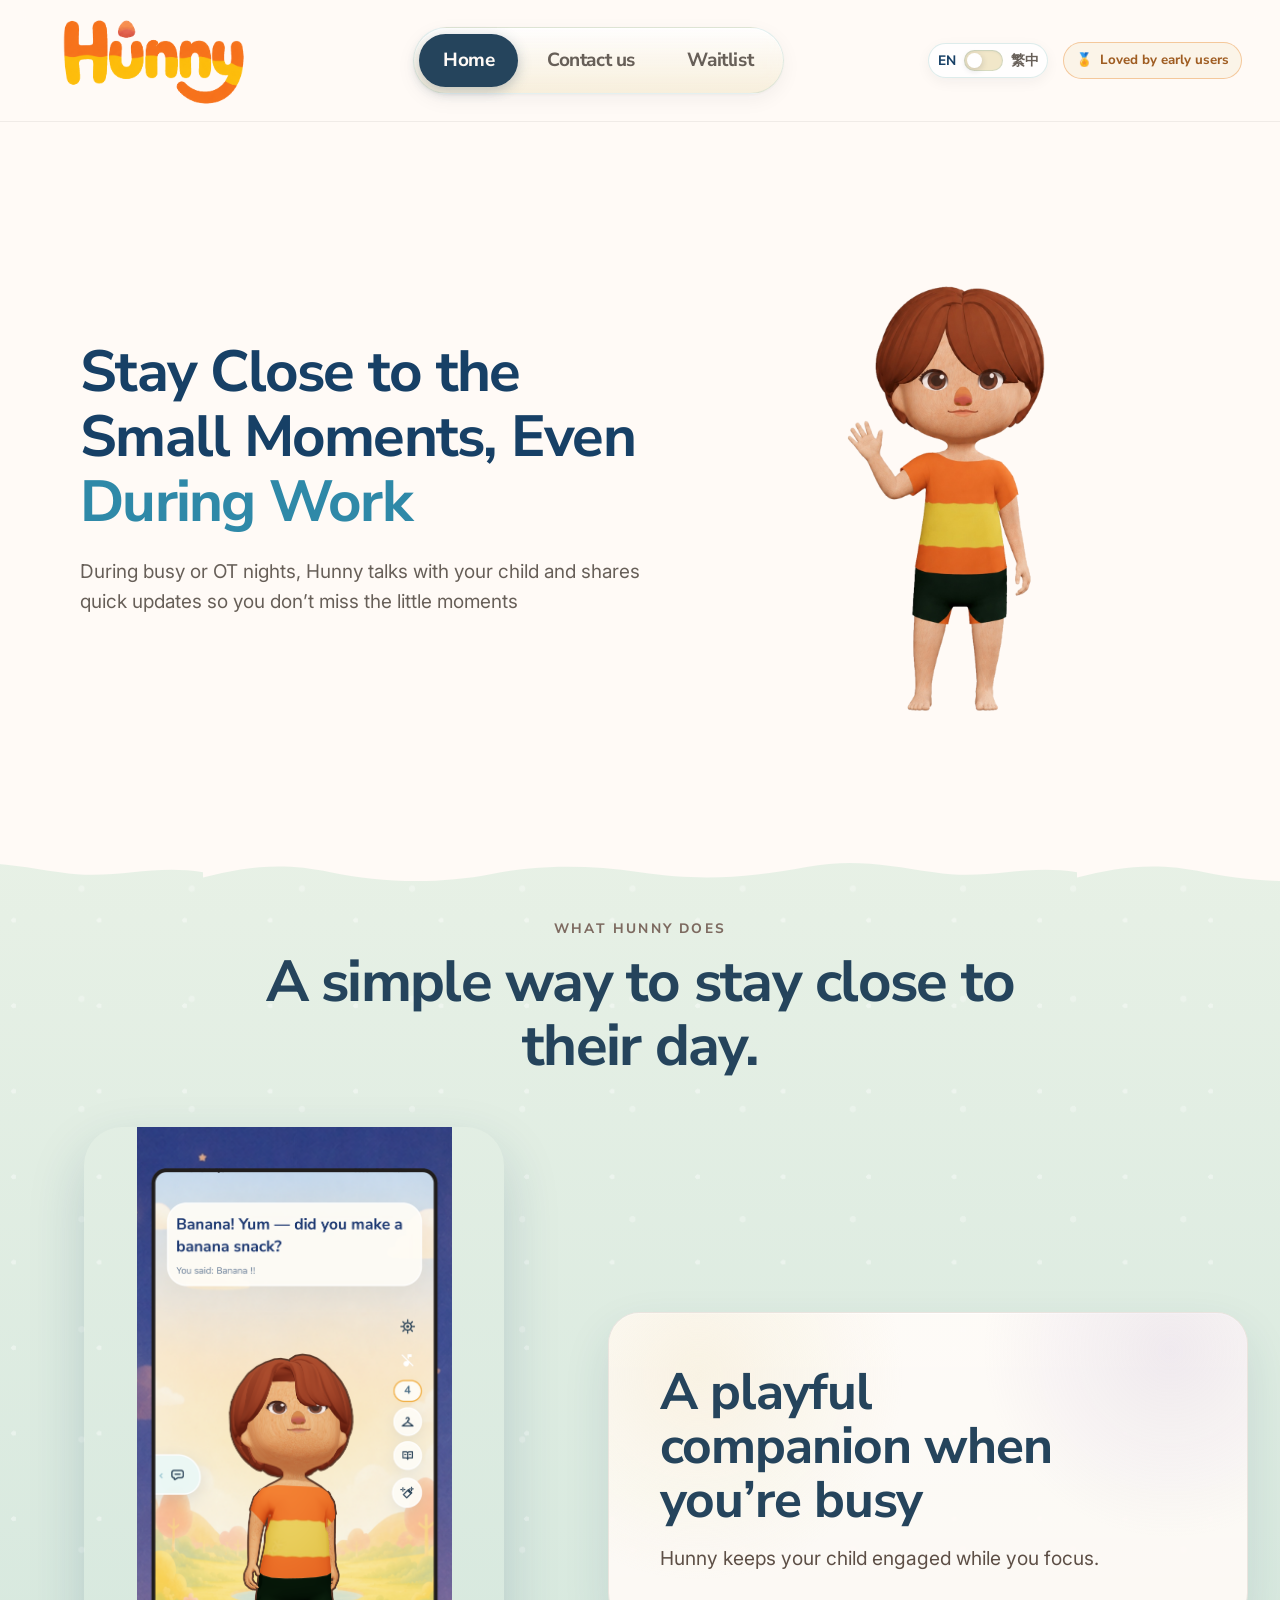
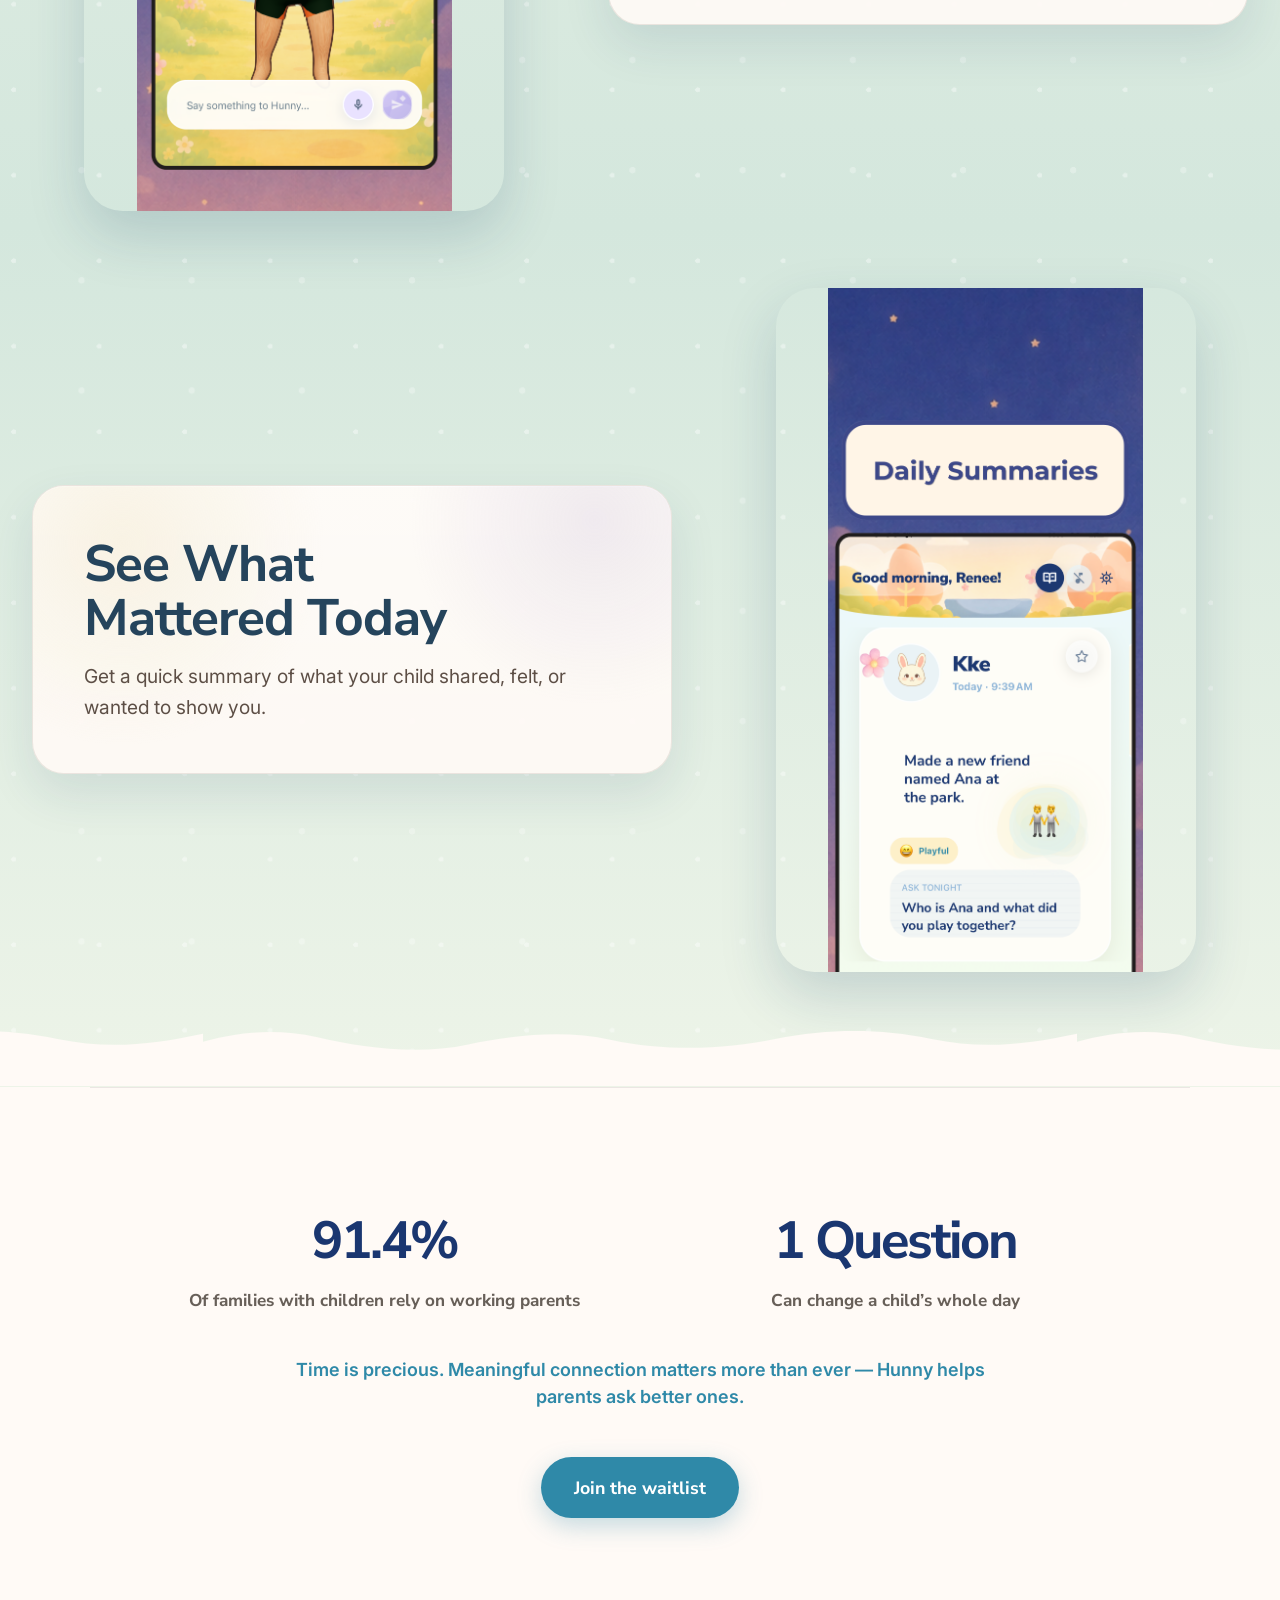
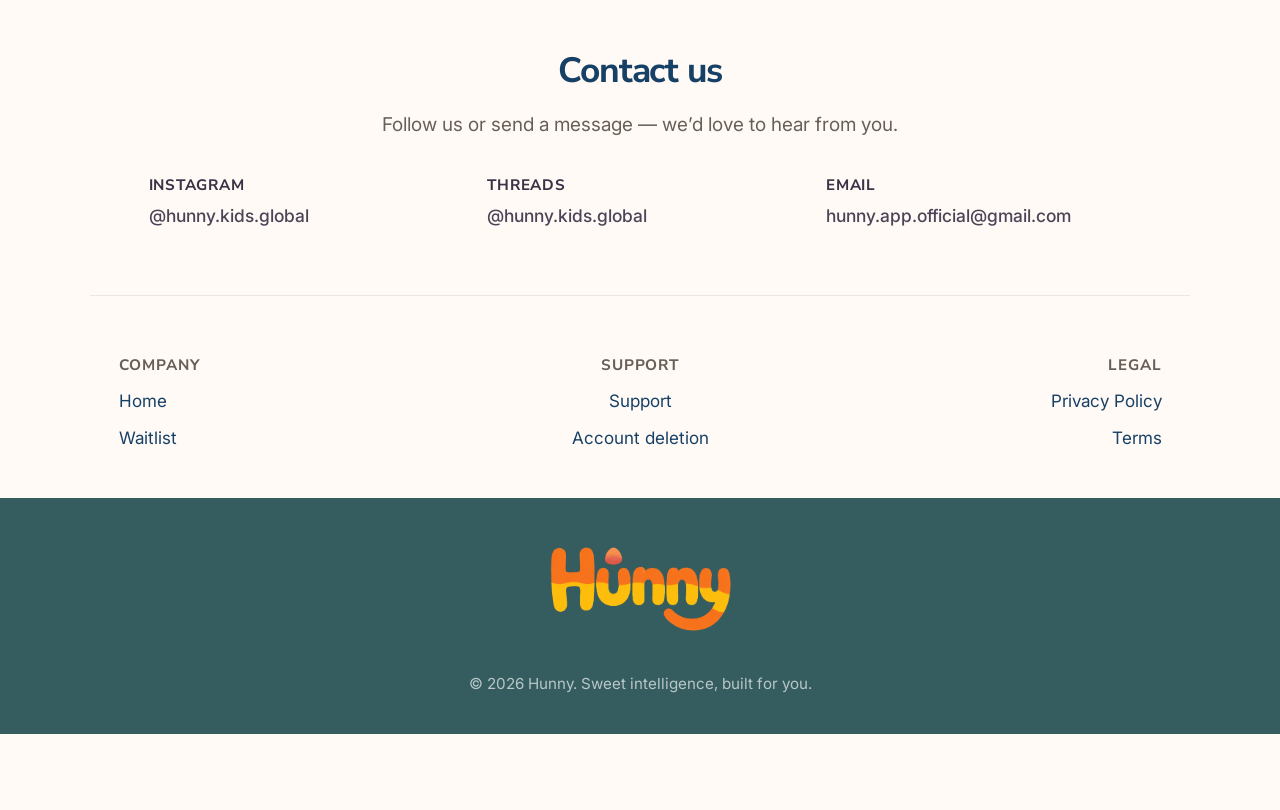
==== index.html @ 46daaac8 "Update feature visuals and auth confirmation page" ====
<!DOCTYPE html>
<html lang="en">
  <head>
    <meta charset="UTF-8" />
    <meta name="viewport" content="width=device-width, initial-scale=1.0" />
    <title data-i18n="meta.homeTitle">Hunny — World’s first AI family companion</title>
    <link rel="preconnect" href="https://fonts.googleapis.com" />
    <link rel="preconnect" href="https://fonts.gstatic.com" crossorigin />
    <link
      href="https://fonts.googleapis.com/css2?family=Inter:wght@400;500;600;700&family=Nunito+Sans:wght@625..835&family=Plus+Jakarta+Sans:wght@500;600;700&display=swap"
      rel="stylesheet"
    />
    <link rel="stylesheet" href="styles.css" />
  </head>
  <body>
    <script>
      document.documentElement.classList.add("js");
    </script>
    <header class="site-header" id="top">
      <div class="header-inner">
        <a class="brand" href="#top" aria-label="Hunny home" data-i18n-attr="aria-label:brand.home">
          <img
            class="brand-logo"
            src="Assets/hunny-logo-color-header.png"
            alt="Hunny"
            width="1254"
            height="1254"
            decoding="async"
          />
        </a>
        <button
          type="button"
          class="nav-toggle"
          aria-expanded="false"
          aria-controls="site-nav"
          aria-label="Open navigation menu"
          data-nav-toggle
          data-i18n-attr="aria-label:nav.openMenu"
        >
          <span class="nav-toggle__bar" aria-hidden="true"></span>
          <span class="nav-toggle__bar" aria-hidden="true"></span>
          <span class="nav-toggle__bar" aria-hidden="true"></span>
        </button>
        <nav id="site-nav" class="nav-main" aria-label="Primary" data-i18n-attr="aria-label:nav.primary">
          <div class="nav-main__mobile-head">
            <button
              type="button"
              class="nav-main__close"
              aria-label="Close navigation menu"
              data-nav-close
              data-i18n-attr="aria-label:nav.closeMenu"
            >
              <span aria-hidden="true">×</span>
            </button>
          </div>
          <ul class="nav-main__list">
            <li><a href="#top" data-i18n="nav.home">Home</a></li>
            <li><a href="#contact" data-i18n="nav.contact">Contact us</a></li>
            <li><a href="waitlist.html" data-i18n="nav.waitlist">Waitlist</a></li>
          </ul>
        </nav>
        <button
          type="button"
          class="nav-overlay"
          aria-hidden="true"
          tabindex="-1"
          data-nav-overlay
        ></button>
        <div class="header-actions">
          <button
            type="button"
            class="language-switch"
            role="switch"
            aria-checked="false"
            aria-label="Language"
            data-lang-toggle
            data-i18n-attr="aria-label:language.label"
          >
            <span class="language-switch__option language-switch__option--en">EN</span>
            <span class="language-switch__track" aria-hidden="true">
              <span class="language-switch__thumb"></span>
            </span>
            <span class="language-switch__option language-switch__option--zh">繁中</span>
          </button>
          <span class="ph-badge" title="Community favorite" data-i18n-attr="title:badge.title">
            <span class="ph-icon" aria-hidden="true">🏅</span>
            <span data-i18n="badge.loved">Loved by early users</span>
          </span>
        </div>
      </div>
    </header>

    <main>
      <section class="hero">
        <div class="hero-inner">
          <div class="hero-content" aria-labelledby="hero-heading">
            <h1 id="hero-heading" class="hero-heading">
              <span data-i18n="home.hero.title"
                >Stay Close to the Small Moments, Even <span class="hero-heading-emphasis">During Work</span></span
              >
            </h1>
            <p class="hero-description" data-i18n="home.hero.description">
              During busy or OT nights, Hunny talks with your child and shares quick updates so you
              don’t miss the little moments
            </p>
          </div>

          <div class="hero-visual" aria-hidden="true">
            <div class="hero-mascot hero-mascot--primary">
              <img
                class="hero-bunny"
                src="Assets/bunny%20wave.png"
                alt=""
                width="318"
                height="469"
                decoding="async"
              />
            </div>
          </div>
        </div>
      </section>

      <section
        class="home-wallpaper-band"
        aria-label="Product highlights"
        data-i18n-attr="aria-label:home.highlightsLabel"
      >
        <div class="feature-board reveal-on-scroll reveal-on-scroll--d1">
          <div class="feature-board__intro">
            <p class="feature-text__eyebrow" data-i18n="home.feature.eyebrow">What Hunny Does</p>
            <h2 class="feature-board__title" data-i18n="home.feature.boardTitle">
              A simple way to stay close to their day.
            </h2>
          </div>

          <div class="feature-board__scene">
            <article class="feature-demo feature-demo--companion reveal-on-scroll reveal-on-scroll--d1">
              <figure class="feature-demo__media">
                <img
                  class="feature-demo__image"
                  src="Assets/pic1.png"
                  alt="Hunny child companion chat screen."
                  width="1290"
                  height="2796"
                  loading="lazy"
                  decoding="async"
                />
              </figure>
              <div class="feature-demo__card">
                <h3 data-i18n="home.feature.friendTitle">A playful companion when you’re busy</h3>
                <p data-i18n="home.feature.friendBody">
                  Hunny keeps your child engaged while you focus.
                </p>
              </div>
            </article>

            <article class="feature-demo feature-demo--summary reveal-on-scroll reveal-on-scroll--d2">
              <div class="feature-demo__card">
                <h3 data-i18n="home.feature.summaryTitle">See What Mattered Today</h3>
                <p data-i18n="home.feature.summaryBody">
                  Get a quick summary of what your child shared, felt, or wanted to show you.
                </p>
              </div>
              <figure class="feature-demo__media">
                <img
                  class="feature-demo__image"
                  src="Assets/pic2.png"
                  alt="Hunny daily summary screen."
                  width="1290"
                  height="2796"
                  loading="lazy"
                  decoding="async"
                />
              </figure>
            </article>
          </div>
        </div>
      </section>

      <div class="divider reveal-on-scroll" role="presentation"></div>

      <div class="home-pitch">
        <section
          class="pitch-card pitch-card--trust reveal-on-scroll reveal-on-scroll--d2"
          aria-labelledby="trust-pitch-heading"
        >
          <p class="pitch-eyebrow pitch-eyebrow--left" data-i18n="home.trust.eyebrow">Trust</p>
          <h2 id="trust-pitch-heading" class="pitch-title pitch-title--left">
            <span data-i18n="home.trust.title">Built for trust, not surveillance.</span>
          </h2>
          <ul class="pitch-trust-list">
            <li>
              <span class="pitch-trust-list__icon" aria-hidden="true">✓</span>
              <span data-i18n="home.trust.noCameras">No cameras</span>
            </li>
            <li>
              <span class="pitch-trust-list__icon" aria-hidden="true">✓</span>
              <span data-i18n="home.trust.noLocation">No location tracking</span>
            </li>
            <li>
              <span class="pitch-trust-list__icon" aria-hidden="true">✓</span>
              <span data-i18n="home.trust.noDiagnosis">No medical diagnosis</span>
            </li>
            <li>
              <span class="pitch-trust-list__icon" aria-hidden="true">✓</span>
              <span data-i18n="home.trust.noNotifications">No constant notifications</span>
            </li>
          </ul>
          <p class="pitch-trust-foot" data-i18n="home.trust.foot">
            Just conversations → turned into signals.
          </p>
        </section>
      </div>

      <section class="stats reveal-on-scroll" aria-labelledby="stats-heading">
        <h2 id="stats-heading" class="visually-hidden" data-i18n="home.stats.hiddenTitle">
          Families and connection
        </h2>
        <div class="stats-grid">
          <div class="stat">
            <span class="stat-num">91.4%</span>
            <span class="stat-label" data-i18n="home.stats.workingParents">
              Of families with children rely on working parents
            </span>
          </div>
          <div class="stat">
            <span class="stat-num" data-i18n="home.stats.questionNum">1 Question</span>
            <span class="stat-label" data-i18n="home.stats.questionLabel">Can change a child’s whole day</span>
          </div>
          <p class="stat-note stat-note--center" data-i18n="home.stats.combinedNote">
            Time is precious. Meaningful connection matters more than ever — Hunny helps parents ask better ones.
          </p>
        </div>
        <div class="stats-cta">
          <a class="btn btn-waitlist-plain" href="waitlist.html" data-i18n="nav.joinWaitlist">
            Join the waitlist
          </a>
        </div>
      </section>

      <section class="contact-section reveal-on-scroll" id="contact" aria-labelledby="contact-heading">
        <div class="contact-section__inner">
          <h2 id="contact-heading" class="contact-section__title" data-i18n="contact.title">Contact us</h2>
          <p class="contact-section__lead" data-i18n="contact.lead">
            Follow us or send a message — we’d love to hear from you.
          </p>
          <ul class="contact-cards">
            <li>
              <a
                class="contact-card contact-card--instagram"
                href="https://www.instagram.com/hunny.kids.global/"
                target="_blank"
                rel="noopener noreferrer"
              >
                <span class="contact-card__label">Instagram</span>
                <span class="contact-card__value">@hunny.kids.global</span>
              </a>
            </li>
            <li>
              <a
                class="contact-card contact-card--threads"
                href="https://www.threads.net/@hunny.kids.global"
                target="_blank"
                rel="noopener noreferrer"
              >
                <span class="contact-card__label">Threads</span>
                <span class="contact-card__value">@hunny.kids.global</span>
              </a>
            </li>
            <li
              class="contact-card-email-wrap"
              data-contact-email="hunny.app.official@gmail.com"
            >
              <button
                type="button"
                class="contact-card contact-card--email js-email-card-toggle"
                aria-expanded="false"
                aria-controls="email-copy-panel"
                id="email-card-toggle"
              >
                <span class="contact-card__label" data-i18n="contact.email">Email</span>
                <span class="contact-card__value">hunny.app.official@gmail.com</span>
              </button>
              <div
                id="email-copy-panel"
                class="email-copy-bar"
                role="region"
                aria-labelledby="email-card-toggle"
                hidden
              >
                <span class="email-copy-bar__addr">hunny.app.official@gmail.com</span>
                <button type="button" class="email-copy-bar__copy js-copy-email-btn" data-i18n="contact.copy">
                  Copy
                </button>
              </div>
            </li>
          </ul>
        </div>
      </section>

      <footer class="site-footer reveal-on-scroll">
        <div class="footer-row">
          <div class="footer-col">
            <strong data-i18n="footer.company">Company</strong>
            <a href="#top" data-i18n="footer.home">Home</a>
            <a href="waitlist.html" data-i18n="nav.waitlist">Waitlist</a>
          </div>
          <div class="footer-col footer-col--center">
            <strong data-i18n="footer.support">Support</strong>
            <a href="support.html" data-i18n="footer.support">Support</a>
            <a href="account-deletion.html" data-i18n="footer.accountDeletion">Account deletion</a>
          </div>
          <div class="footer-col footer-col--end">
            <strong data-i18n="footer.legal">Legal</strong>
            <a href="privacy.html" data-i18n="footer.privacy">Privacy Policy</a>
            <a href="terms.html" data-i18n="footer.terms">Terms</a>
          </div>
        </div>
        <div class="footer-brand-strip">
          <img
            class="footer-logo"
            src="Assets/hunny-logo-color-header.png"
            alt=""
            width="1254"
            height="1254"
            decoding="async"
          />
          <p class="footer-note">
            © <span id="year"></span> <span data-i18n="footer.tagline">Hunny. Sweet intelligence, built for you.</span>
          </p>
        </div>
      </footer>
    </main>

    <script src="main.js" defer></script>
  </body>
</html>
---- styles.css ----
/* Hunny — layout & theme */

:root {
  --sand: #efe3bf;
  --sand-rgb: 239 227 191;
  --teal: #439c9c;
  --teal-rgb: 67 156 156;
  --apricot: #ea923f;
  --apricot-rgb: 234 146 63;
  --sage: #b8c9a3;
  --sage-rgb: 184 201 163;
  --lavender: #baa6cd;
  --lavender-rgb: 186 166 205;
  --cream: #fffaf6;
  --cream-rgb: 255 250 246;
  --cream-deep: #efe9d6;
  --ink: #174066;
  --muted: #675f58;
  --teal-deep: #2f7676;
  --apricot-deep: #9f5d22;
  --sage-deep: #60714f;
  --lavender-deep: #665275;
  --footer-bg: #355d5f;
  --header-h: 122px;
  --radius-lg: 28px;
  --shadow-soft: 0 18px 50px rgba(15, 23, 42, 0.08);
  --gradient-title: linear-gradient(90deg, var(--teal) 0%, var(--apricot) 48%, var(--lavender) 100%);
  --gradient-cta: linear-gradient(90deg, var(--teal) 0%, var(--apricot) 58%, var(--lavender) 100%);
  --logo-gradient: linear-gradient(90deg, #f6c56e 0%, #ffb469 42%, #ff9a5f 72%, #ff7a57 100%);
  /* Solid CTAs — matches “Know What To Ask Tonight” heading */
  --btn-waitlist-solid: #2f89a8;
  --btn-solid: #25445c;
  --font-title: "Nunito Sans", "Plus Jakarta Sans", "Inter", system-ui, sans-serif;
  --font-sans: "Inter", system-ui, sans-serif;
  --font-zh: "PingFang TC", "Microsoft JhengHei", "Noto Sans TC", "Inter", system-ui, sans-serif;
}

*,
*::before,
*::after {
  box-sizing: border-box;
}

html {
  scroll-behavior: smooth;
  scroll-padding-top: calc(var(--header-h) + 1rem);
  font-size: 118.75%;
  background-color: var(--cream);
}

body {
  margin: 0;
  font-family: var(--font-sans);
  font-size: 1rem;
  line-height: 1.6;
  color: var(--ink);
  background-color: var(--cream);
  background-image: none;
  padding-top: var(--header-h);
}

html[lang="zh-Hant"] body {
  font-family: var(--font-zh);
}

main {
  background-color: var(--cream);
}

.visually-hidden {
  position: absolute;
  width: 1px;
  height: 1px;
  padding: 0;
  margin: -1px;
  overflow: hidden;
  clip: rect(0, 0, 0, 0);
  white-space: nowrap;
  border: 0;
}

/* Author `display` on components can override the default [hidden] behavior; force it. */
[hidden] {
  display: none !important;
}

h1,
h2,
h3,
h4,
h5,
h6,
.hero-heading,
.hero-waitlist__title,
.feature-board__title,
.paper-note h3,
.feature-text__eyebrow,
.pitch-eyebrow,
.pitch-title,
.pitch-trust-list li,
.stat-num,
.stat-label,
.contact-section__eyebrow,
.contact-section__title,
.contact-card__label,
.email-copy-bar__copy,
.footer-col strong,
.nav-main__list a,
.language-switch__option,
.ph-badge,
.waitlist-label,
.waitlist-submit,
.faq-page-kicker,
.faq-page-title,
.faq-category-title,
.faq-summary,
.legal-page-kicker,
.legal-page-title,
.legal-section h2,
.legal-card h2,
.blog-hero-kicker,
.blog-hero-title,
.blog-post-meta,
.blog-post-title,
.blog-toc-title,
.coming-soon-dialog__title,
.pitch-trust-foot,
.btn {
  font-family: var(--font-title);
  font-weight: 725;
}

html[lang="zh-Hant"] h1,
html[lang="zh-Hant"] h2,
html[lang="zh-Hant"] h3,
html[lang="zh-Hant"] h4,
html[lang="zh-Hant"] h5,
html[lang="zh-Hant"] h6,
html[lang="zh-Hant"] .hero-heading,
html[lang="zh-Hant"] .hero-waitlist__title,
html[lang="zh-Hant"] .feature-board__title,
html[lang="zh-Hant"] .paper-note h3,
html[lang="zh-Hant"] .feature-text__eyebrow,
html[lang="zh-Hant"] .pitch-eyebrow,
html[lang="zh-Hant"] .pitch-title,
html[lang="zh-Hant"] .pitch-trust-list li,
html[lang="zh-Hant"] .stat-num,
html[lang="zh-Hant"] .stat-label,
html[lang="zh-Hant"] .contact-section__eyebrow,
html[lang="zh-Hant"] .contact-section__title,
html[lang="zh-Hant"] .contact-card__label,
html[lang="zh-Hant"] .email-copy-bar__copy,
html[lang="zh-Hant"] .footer-col strong,
html[lang="zh-Hant"] .nav-main__list a,
html[lang="zh-Hant"] .language-switch__option,
html[lang="zh-Hant"] .ph-badge,
html[lang="zh-Hant"] .waitlist-label,
html[lang="zh-Hant"] .waitlist-submit,
html[lang="zh-Hant"] .faq-page-kicker,
html[lang="zh-Hant"] .faq-page-title,
html[lang="zh-Hant"] .faq-category-title,
html[lang="zh-Hant"] .faq-summary,
html[lang="zh-Hant"] .legal-page-kicker,
html[lang="zh-Hant"] .legal-page-title,
html[lang="zh-Hant"] .legal-section h2,
html[lang="zh-Hant"] .legal-card h2,
html[lang="zh-Hant"] .blog-hero-kicker,
html[lang="zh-Hant"] .blog-hero-title,
html[lang="zh-Hant"] .blog-post-meta,
html[lang="zh-Hant"] .blog-post-title,
html[lang="zh-Hant"] .blog-toc-title,
html[lang="zh-Hant"] .coming-soon-dialog__title,
html[lang="zh-Hant"] .pitch-trust-foot,
html[lang="zh-Hant"] .btn {
  font-family: var(--font-zh);
  font-weight: 725;
  letter-spacing: 0;
}

/* ——— Fixed top bar (always visible on scroll) ——— */
.site-header {
  position: fixed;
  top: 0;
  left: 0;
  right: 0;
  z-index: 2000;
  height: var(--header-h);
  display: flex;
  align-items: center;
  background: rgb(var(--cream-rgb) / 0.88);
  backdrop-filter: blur(12px);
  -webkit-backdrop-filter: blur(12px);
  border-bottom: 1px solid rgba(0, 0, 0, 0.06);
  transition: box-shadow 0.25s ease, border-color 0.25s ease, background 0.25s ease;
}

.site-header.is-scrolled {
  box-shadow: 0 6px 28px rgba(15, 23, 42, 0.07);
  border-bottom-color: rgba(0, 0, 0, 0.09);
  background: rgb(var(--cream-rgb) / 0.94);
}

.header-inner {
  width: 100%;
  max-width: 1480px;
  margin: 0 auto;
  padding: 0 clamp(1.25rem, 3vw, 2rem);
  display: flex;
  align-items: center;
  justify-content: space-between;
  gap: clamp(1rem, 2.5vw, 2rem);
}

.brand {
  display: flex;
  align-items: center;
  gap: 0.5rem;
  text-decoration: none;
  color: inherit;
  flex-shrink: 0;
}

.brand-logo {
  display: block;
  width: clamp(230px, 18vw, 280px);
  height: 112px;
  max-width: none;
  object-fit: cover;
  object-position: center;
  transition: transform 0.22s ease, filter 0.22s ease;
}

.brand:hover .brand-logo {
  transform: scale(1.03);
  filter: brightness(1.03);
}

.brand:active .brand-logo {
  transform: scale(0.98);
}

.nav-toggle,
.nav-main__close,
.nav-overlay {
  display: none;
}

.nav-toggle {
  appearance: none;
  border: 1px solid rgb(var(--teal-rgb) / 0.18);
  background: rgb(255 255 255 / 0.84);
  color: var(--ink);
  width: 3rem;
  height: 3rem;
  border-radius: 1rem;
  padding: 0;
  align-items: center;
  justify-content: center;
  flex-direction: column;
  gap: 0.25rem;
  box-shadow: 0 4px 14px rgba(15, 23, 42, 0.06);
  cursor: pointer;
  transition: border-color 0.2s ease, box-shadow 0.2s ease, transform 0.2s ease;
}

.nav-toggle:hover {
  border-color: rgb(var(--teal-rgb) / 0.35);
  box-shadow: 0 8px 20px rgba(15, 23, 42, 0.1);
}

.nav-toggle:focus-visible,
.nav-main__close:focus-visible {
  outline: 2px solid rgb(var(--teal-rgb) / 0.75);
  outline-offset: 2px;
}

.nav-toggle__bar {
  display: block;
  width: 1.2rem;
  height: 2px;
  border-radius: 999px;
  background: currentColor;
  transition: transform 0.2s ease, opacity 0.2s ease;
}

.nav-main {
  display: flex;
  align-items: center;
  justify-content: center;
  flex: 1;
  min-width: 0;
}

.nav-main__mobile-head {
  display: none;
}

.nav-main__close {
  appearance: none;
  border: 0;
  background: transparent;
  color: var(--ink);
  width: 2.75rem;
  height: 2.75rem;
  border-radius: 999px;
  padding: 0;
  align-items: center;
  justify-content: center;
  font-size: 2rem;
  line-height: 1;
  cursor: pointer;
}

.nav-overlay {
  position: fixed;
  inset: 0;
  border: 0;
  padding: 0;
  background: rgb(23 64 102 / 0.24);
  backdrop-filter: blur(3px);
  -webkit-backdrop-filter: blur(3px);
  opacity: 0;
  pointer-events: none;
  transition: opacity 0.25s ease;
  z-index: 998;
}

.nav-main__list {
  list-style: none;
  margin: 0;
  padding: 0.3rem;
  display: flex;
  align-items: center;
  flex-wrap: wrap;
  justify-content: center;
  gap: 0.25rem;
  background: linear-gradient(
    180deg,
    rgb(255 255 255 / 0.82) 0%,
    rgb(var(--sand-rgb) / 0.48) 100%
  );
  border: 1px solid rgb(var(--teal-rgb) / 0.14);
  border-radius: 100px;
  box-shadow:
    0 1px 0 rgba(255, 255, 255, 0.95) inset,
    0 6px 20px rgba(15, 23, 42, 0.05),
    0 1px 3px rgba(15, 23, 42, 0.04);
  backdrop-filter: blur(10px);
  -webkit-backdrop-filter: blur(10px);
}

.nav-main__list li {
  margin: 0;
}

.nav-main__list a {
  display: block;
  color: var(--muted);
  text-decoration: none;
  font-size: 1rem;
  letter-spacing: -0.02em;
  padding: 0.6rem 1.25rem;
  border-radius: 100px;
  transition: color 0.2s ease, background 0.2s ease, box-shadow 0.2s ease;
}

.nav-main__list a:hover {
  color: #fff;
  background: var(--btn-solid);
  box-shadow: 0 4px 14px rgba(37, 68, 92, 0.28);
}

.nav-main__list a:focus-visible {
  outline: 2px solid rgb(var(--teal-rgb) / 0.65);
  outline-offset: 2px;
  color: var(--ink);
}

.nav-main__list a[aria-current="page"]:focus-visible {
  color: #fffaf6;
}

.nav-main__list a:hover:focus-visible {
  color: #fff;
}

.nav-main__list a[aria-current="page"] {
  color: #fffaf6;
  background: var(--btn-solid);
  box-shadow: 0 4px 14px rgba(37, 68, 92, 0.28);
}

.header-actions {
  display: flex;
  align-items: center;
  gap: 0.75rem;
  flex-shrink: 0;
}

.language-switch {
  display: inline-flex;
  align-items: center;
  gap: 0.42rem;
  padding: 0.32rem 0.46rem;
  border: 1px solid rgb(var(--teal-rgb) / 0.18);
  border-radius: 999px;
  background: rgb(255 255 255 / 0.78);
  box-shadow: 0 4px 14px rgba(15, 23, 42, 0.05);
  color: var(--muted);
  cursor: pointer;
  font: inherit;
  line-height: 1;
  transition: border-color 0.18s ease, box-shadow 0.18s ease, background 0.18s ease;
}

.language-switch:hover {
  border-color: rgb(var(--teal-rgb) / 0.32);
  box-shadow: 0 6px 18px rgba(15, 23, 42, 0.07);
}

.language-switch:focus-visible {
  outline: 2px solid rgb(var(--teal-rgb) / 0.75);
  outline-offset: 2px;
}

.language-switch__option {
  font-size: 0.72rem;
  letter-spacing: 0;
  white-space: nowrap;
  transition: color 0.18s ease;
}

.language-switch[aria-checked="false"] .language-switch__option--en,
.language-switch[aria-checked="true"] .language-switch__option--zh {
  color: var(--ink);
}

.language-switch__track {
  position: relative;
  width: 2.05rem;
  height: 1.12rem;
  border-radius: 999px;
  background: rgb(var(--sand-rgb) / 0.84);
  box-shadow:
    inset 0 0 0 1px rgb(var(--teal-rgb) / 0.14),
    inset 0 1px 3px rgba(15, 23, 42, 0.08);
  transition: background 0.18s ease, box-shadow 0.18s ease;
}

.language-switch__thumb {
  position: absolute;
  top: 0.17rem;
  left: 0.17rem;
  width: 0.78rem;
  height: 0.78rem;
  border-radius: 50%;
  background: #fff;
  box-shadow: 0 2px 7px rgba(15, 23, 42, 0.18);
  transition: transform 0.18s ease;
}

.language-switch[aria-checked="true"] .language-switch__track {
  background: rgb(var(--teal-rgb) / 0.34);
  box-shadow:
    inset 0 0 0 1px rgb(var(--teal-rgb) / 0.22),
    inset 0 1px 3px rgba(15, 23, 42, 0.08);
}

.language-switch[aria-checked="true"] .language-switch__thumb {
  transform: translateX(0.93rem);
}

.ph-badge {
  display: none;
  align-items: center;
  gap: 0.35rem;
  font-size: 0.7rem;
  color: var(--apricot-deep);
  border: 1px solid rgb(var(--apricot-rgb) / 0.45);
  border-radius: 999px;
  padding: 0.35rem 0.65rem;
  background: rgb(var(--sand-rgb) / 0.28);
  white-space: nowrap;
  transition: transform 0.2s ease, box-shadow 0.2s ease;
}

@media (hover: hover) {
  .ph-badge:hover {
    transform: scale(1.03);
    box-shadow: 0 4px 14px rgb(var(--apricot-rgb) / 0.16);
  }
}

@media (min-width: 900px) {
  .ph-badge {
    display: inline-flex;
  }
}

/* ——— Hero ——— */
.hero {
  position: relative;
  z-index: 2;
  padding: clamp(3rem, 6vw, 4.75rem) 1.5rem clamp(2rem, 5vw, 3rem);
  overflow: hidden;
  background-color: var(--cream);
  background-image: none;
}

.hero-inner {
  position: relative;
  z-index: 2;
  width: min(1120px, 100%);
  margin: 0 auto;
  display: grid;
  grid-template-columns: minmax(0, 1fr) minmax(320px, 480px);
  gap: clamp(2rem, 5vw, 4.5rem);
  align-items: center;
}

.hero-content {
  position: relative;
  z-index: 2;
  text-align: left;
  max-width: min(40rem, 100%);
}

.hero-heading {
  margin: 0;
  font-size: clamp(2rem, 4.8vw, 3.05rem);
  font-optical-sizing: auto;
  letter-spacing: -0.03em;
  line-height: 1.12;
  color: var(--ink);
}

.hero-heading-emphasis {
  color: var(--btn-waitlist-solid);
}

.hero-description {
  margin: 1.15rem 0 0;
  max-width: 38rem;
  font-family: var(--font-sans);
  font-size: 1rem;
  line-height: 1.6;
  color: var(--muted);
}

.hero-visual {
  position: relative;
  justify-self: end;
  width: min(100%, 520px);
  min-height: clamp(400px, 48vw, 560px);
}

.hero-cta {
  margin-top: 2rem;
  display: flex;
  flex-wrap: wrap;
  align-items: center;
  justify-content: center;
  gap: 0.75rem 1rem;
  position: relative;
}

.hero-cta--waitlist {
  gap: 1rem 1.25rem;
}

.hero-waitlist {
  width: min(100%, 34rem);
}

.hero-waitlist__title {
  margin: 0 0 0.8rem;
  font-size: clamp(1.05rem, 2.4vw, 1.25rem);
  letter-spacing: -0.02em;
  color: var(--ink);
}

.hero-waitlist__fields {
  display: grid;
  grid-template-columns: repeat(2, minmax(0, 1fr));
  gap: 0.75rem;
}

.waitlist-form--hero .waitlist-field {
  margin-bottom: 0;
}

.waitlist-form--hero .waitlist-submit {
  width: 100%;
  align-self: stretch;
  margin-bottom: 1.2rem;
}

.hero-waitlist__note {
  margin: 0.35rem 0 0;
  font-size: 0.78rem;
  line-height: 1.45;
  color: var(--muted);
  text-align: center;
}

.btn {
  display: inline-flex;
  align-items: center;
  justify-content: center;
  padding: 0.85rem 1.75rem;
  border-radius: 999px;
  font-size: 0.9375rem;
  text-decoration: none;
  transition: transform 0.15s ease, box-shadow 0.15s ease, filter 0.15s ease;
}

.btn:hover {
  transform: translateY(-2px);
}

.btn:active {
  transform: translateY(0) scale(0.98);
}

.btn:focus-visible {
  outline: 2px solid rgb(var(--teal-rgb) / 0.75);
  outline-offset: 3px;
}

.btn-primary {
  color: #fff;
  background: var(--btn-solid);
  box-shadow: 0 8px 24px rgba(37, 68, 92, 0.28);
}

.btn-secondary {
  color: var(--ink);
  background: #fff;
  border: 1px solid rgb(var(--lavender-rgb) / 0.28);
  box-shadow: 0 2px 8px rgba(0, 0, 0, 0.04);
}

.spark {
  width: 28px;
  height: 8px;
  background: repeating-linear-gradient(
    90deg,
    var(--apricot) 0,
    var(--apricot) 4px,
    transparent 4px,
    transparent 8px
  );
  border-radius: 2px;
  opacity: 0.85;
}

.spark--left {
  transform: rotate(-8deg);
}

.spark--right {
  transform: rotate(8deg);
}

.hero-cta--waitlist .spark {
  display: none;
}

@media (max-width: 520px) {
  .spark {
    display: none;
  }
}

@media (max-width: 720px) {
  .hero-waitlist {
    width: min(100%, 30rem);
  }

  .hero-waitlist__fields {
    grid-template-columns: 1fr;
  }
}

.hero-mascot {
  position: absolute;
  pointer-events: none;
}

@media (hover: hover) and (pointer: fine) {
  .hero-mascot {
    pointer-events: auto;
  }
}

.hero-mascot--primary {
  left: 50%;
  bottom: 0;
  z-index: 2;
  width: clamp(280px, 36vw, 420px);
  transform: translateX(-50%);
}

.hero-mascot--secondary {
  left: 0;
  bottom: 1.25rem;
  z-index: 3;
  width: clamp(150px, 18vw, 210px);
  padding: clamp(0.75rem, 1.8vw, 1rem);
  border-radius: 28px;
  background: rgba(255, 255, 255, 0.7);
  border: none;
  box-shadow: 0 18px 42px rgba(15, 23, 42, 0.12);
}

.hero-bunny {
  display: block;
  width: 100%;
  height: auto;
  max-width: none;
  filter: none;
}

@media (max-width: 900px) {
  .hero-inner {
    grid-template-columns: 1fr;
    gap: 1.75rem;
  }

  .hero-visual {
    order: -1;
  }

  .hero-content {
    margin: 0 auto;
    text-align: center;
  }

  .hero-description {
    margin-left: auto;
    margin-right: auto;
  }

  .hero-visual {
    justify-self: center;
    width: min(100%, 360px);
    min-height: clamp(430px, 66vw, 560px);
  }

  .hero-mascot--primary {
    bottom: -0.35rem;
    width: clamp(300px, 42vw, 390px);
  }
}

@media (max-width: 560px) {
  .hero {
    padding-top: 0;
  }

  .hero-inner {
    margin-top: -4rem;
  }

  .hero-visual {
    width: min(100%, 390px);
    min-height: clamp(450px, 104vw, 610px);
  }

  .hero-mascot--primary {
    bottom: -1.1rem;
    width: clamp(340px, 82vw, 430px);
  }
}

/* ——— Second screen: scalloped feature board ——— */
.home-wallpaper-band {
  position: relative;
  z-index: 3;
  width: 100%;
  overflow: hidden;
  --feature-edge-h: clamp(4.25rem, 8vw, 6.25rem);
  --feature-edge-w: 46rem;
  margin-top: 0;
  padding: clamp(4.2rem, 8vw, 6rem) 0 clamp(4.5rem, 9vw, 6.8rem);
  background:
    radial-gradient(circle at 16% 22%, rgba(255, 255, 255, 0.38) 0 0.12rem, transparent 0.14rem),
    radial-gradient(circle at 74% 66%, rgba(255, 255, 255, 0.28) 0 0.16rem, transparent 0.18rem),
    linear-gradient(180deg, #e8f1e6 0%, #d4e7dd 54%, #edf4e8 100%);
  background-size: 4.5rem 4.5rem, 5.8rem 5.8rem, 100% 100%;
}

.home-wallpaper-band::before {
  content: "";
  position: absolute;
  top: 0;
  left: 0;
  right: 0;
  z-index: 2;
  height: var(--feature-edge-h);
  background-image: url("data:image/svg+xml,%3Csvg xmlns='http://www.w3.org/2000/svg' width='672' height='116' viewBox='0 0 672 116' preserveAspectRatio='none'%3E%3Cpath d='M0 0H672V64C632 54 604 74 562 64C526 56 500 48 464 58C423 69 386 75 336 64C294 55 257 56 222 66C181 78 136 76 98 64C60 52 32 58 0 70V0Z' fill='%23fffaf6'/%3E%3C/svg%3E");
  background-size: var(--feature-edge-w) var(--feature-edge-h);
  background-repeat: repeat-x;
  background-position: center top;
  pointer-events: none;
}

.home-wallpaper-band::after {
  content: "";
  position: absolute;
  left: 0;
  right: 0;
  bottom: 0;
  z-index: 2;
  height: var(--feature-edge-h);
  background-image: url("data:image/svg+xml,%3Csvg xmlns='http://www.w3.org/2000/svg' width='672' height='116' viewBox='0 0 672 116' preserveAspectRatio='none'%3E%3Cpath d='M0 116H672V56C634 68 600 74 560 62C520 50 482 50 440 62C400 74 356 76 314 63C276 51 238 58 204 68C166 80 122 72 88 60C54 49 26 55 0 65V116Z' fill='%23fffaf6'/%3E%3C/svg%3E");
  background-size: var(--feature-edge-w) var(--feature-edge-h);
  background-repeat: repeat-x;
  background-position: center bottom;
  pointer-events: none;
}

.home-wallpaper-band .feature-board {
  position: relative;
  z-index: 1;
}

@media (max-width: 600px) {
  .home-wallpaper-band {
    --feature-edge-h: 4rem;
    --feature-edge-w: 30rem;
    padding: 4.75rem 0 5rem;
  }
}

/* ——— Feature cards ——— */
.feature-stack {
  max-width: none;
  margin: 0;
  padding: 0;
  display: flex;
  flex-direction: column;
  gap: 0;
}

.feature-board {
  position: relative;
  z-index: 1;
  width: min(1520px, calc(100% - clamp(2rem, 5vw, 4rem)));
  max-width: none;
  margin: 0 auto;
  padding: 0;
}

.feature-board__intro {
  text-align: center;
  margin: 0 auto clamp(1.75rem, 4vw, 2.5rem);
  max-width: 760px;
}

.feature-board__title {
  margin: 0;
  font-size: clamp(2rem, 4.8vw, 3.05rem);
  line-height: 1.12;
  letter-spacing: -0.03em;
  color: var(--btn-solid);
}

.feature-board__scene {
  display: flex;
  flex-direction: column;
  width: 100%;
  max-width: none;
  margin: 0 auto;
  gap: clamp(2.5rem, 6vw, 4.5rem);
}

.feature-demo {
  display: grid;
  grid-template-columns: minmax(260px, 0.82fr) minmax(280px, 1fr);
  gap: clamp(1.2rem, 4vw, 3.25rem);
  align-items: center;
}

.feature-demo--summary {
  grid-template-columns: minmax(280px, 1fr) minmax(260px, 0.82fr);
}

.feature-demo__media {
  margin: 0;
  min-width: 0;
}

.feature-demo__image {
  display: block;
  width: min(100%, 420px);
  aspect-ratio: 1290 / 2796;
  height: auto;
  max-height: min(760px, 76vh);
  margin: 0 auto;
  object-fit: contain;
  border-radius: clamp(1.5rem, 3vw, 2.2rem);
  box-shadow: 0 24px 56px rgba(23, 64, 102, 0.18);
}

.feature-demo__card {
  position: relative;
  overflow: hidden;
  padding: clamp(1.75rem, 4vw, 3rem);
  border-radius: 32px;
  background: rgb(var(--cream-rgb) / 0.92);
  border: 1px solid rgba(103, 86, 66, 0.12);
  box-shadow:
    0 20px 48px rgba(23, 64, 102, 0.11),
    inset 0 1px 0 rgba(255, 255, 255, 0.72);
}

.feature-demo__card::before {
  content: "";
  position: absolute;
  inset: 0;
  background:
    radial-gradient(circle at 14% 20%, rgb(var(--sand-rgb) / 0.34), transparent 34%),
    radial-gradient(circle at 88% 12%, rgb(var(--lavender-rgb) / 0.2), transparent 30%),
    linear-gradient(180deg, rgba(255, 255, 255, 0.3), rgba(255, 250, 246, 0));
  pointer-events: none;
}

.feature-demo__card h3,
.feature-demo__card p {
  position: relative;
}

.feature-demo__card h3 {
  margin: 0 0 0.8rem;
  max-width: 13ch;
  font-size: clamp(1.65rem, 4vw, 3rem);
  line-height: 1.06;
  letter-spacing: -0.02em;
  color: var(--btn-solid);
}

.feature-demo__card p {
  margin: 0;
  max-width: 29rem;
  font-family: var(--font-sans);
  font-size: clamp(1rem, 1.5vw, 1.22rem);
  line-height: 1.6;
  color: #5d4f46;
}

.feature-text__eyebrow {
  margin: 0 0 0.5rem;
  font-size: 0.72rem;
  letter-spacing: 0.16em;
  text-transform: uppercase;
  color: #7d6a60;
}

.paper-note {
  position: relative;
  width: 100%;
  height: 100%;
  padding-top: 0;
  filter: drop-shadow(0 16px 32px rgba(103, 86, 66, 0.14));
  transition: transform 0.28s ease, filter 0.28s ease;
}

.paper-note__slot {
  display: none;
}

.paper-note__body {
  position: relative;
  height: 100%;
  padding: clamp(1.55rem, 2.8vw, 2.2rem) clamp(1.3rem, 2.6vw, 2rem) clamp(1.4rem, 2.5vw, 1.9rem);
  overflow: hidden;
  border-radius: 38px 44px 40px 42px / 40px 38px 44px 36px;
  background:
    radial-gradient(circle at 18% 16%, rgba(255, 255, 255, 0.58) 0, rgba(255, 255, 255, 0) 34%),
    radial-gradient(circle at 82% 24%, rgba(244, 216, 197, 0.55) 0, rgba(244, 216, 197, 0) 28%),
    radial-gradient(circle at 50% 110%, rgba(222, 191, 168, 0.28) 0, rgba(222, 191, 168, 0) 42%),
    linear-gradient(180deg, #fbf1e7 0%, #f7e7d9 100%);
  border: 1px solid rgba(187, 149, 122, 0.42);
  box-shadow:
    inset 0 1px 0 rgba(255, 255, 255, 0.72),
    inset 0 -14px 24px rgba(205, 166, 139, 0.14);
}

.paper-note__body::before {
  content: "";
  position: absolute;
  inset: 0;
  background-image:
    radial-gradient(rgba(129, 99, 77, 0.08) 0.7px, transparent 0.8px),
    radial-gradient(rgba(255, 255, 255, 0.18) 0.7px, transparent 0.8px),
    linear-gradient(180deg, rgba(165, 124, 100, 0.06), rgba(255, 255, 255, 0));
  background-size: 12px 12px, 16px 16px, 100% 100%;
  background-position: 0 0, 6px 7px, 0 0;
  mix-blend-mode: multiply;
  opacity: 0.9;
  pointer-events: none;
}

/* Home feature board — same fill as `.hero` (cream) */
.paper-note--friend .paper-note__body,
.paper-note--summary .paper-note__body,
.paper-note--topics .paper-note__body {
  background-color: var(--cream);
  background-image: none;
  border-color: rgba(103, 86, 66, 0.12);
  box-shadow:
    inset 0 1px 0 rgba(255, 255, 255, 0.7),
    inset 0 -10px 28px rgba(23, 64, 102, 0.045);
}

.paper-note--friend .paper-note__body::before,
.paper-note--summary .paper-note__body::before,
.paper-note--topics .paper-note__body::before {
  mix-blend-mode: multiply;
  opacity: 0.5;
  background-image:
    radial-gradient(rgba(129, 99, 77, 0.07) 0.7px, transparent 0.8px),
    radial-gradient(rgba(255, 255, 255, 0.2) 0.7px, transparent 0.8px),
    linear-gradient(180deg, rgba(165, 124, 100, 0.05), rgba(255, 250, 246, 0));
}

.paper-note h3 {
  margin: 0 0 0.7rem;
  font-size: clamp(1.28rem, 2vw, 1.72rem);
  line-height: 1.08;
  letter-spacing: -0.035em;
}

.paper-note p {
  margin: 0;
  font-family: var(--font-sans);
  font-size: 1rem;
  line-height: 1.6;
  color: #5d4f46;
}

.paper-note--friend {
  grid-column: 1;
  grid-row: 1;
  max-width: none;
  justify-self: stretch;
  transform: none;
}

.paper-note--summary {
  grid-column: 2;
  grid-row: 1;
  max-width: none;
  justify-self: stretch;
  transform: none;
}

.paper-note--topics {
  grid-column: 3;
  grid-row: 1;
  max-width: none;
  justify-self: stretch;
  transform: none;
}

.paper-note--friend h3 {
  color: var(--btn-waitlist-solid);
}

.paper-note--summary h3 {
  color: #1f5f95;
}

.paper-note--topics h3 {
  color: var(--btn-waitlist-solid);
}

.paper-note--friend .paper-note__body {
  border-radius: 40px 46px 38px 44px / 38px 42px 40px 44px;
}

.paper-note--summary .paper-note__body {
  border-radius: 44px 38px 46px 40px / 40px 44px 38px 42px;
}

.paper-note--topics .paper-note__body {
  border-radius: 38px 46px 42px 44px / 44px 38px 42px 40px;
}

@media (hover: hover) {
  .paper-note:hover {
    transform: translateY(-4px) rotate(var(--paper-tilt, 0deg));
  }
}

.paper-note--friend {
  --paper-tilt: 0deg;
}

.paper-note--summary {
  --paper-tilt: 0deg;
}

.paper-note--topics {
  --paper-tilt: 0deg;
}

@media (max-width: 980px) {
  .feature-board__scene {
    max-width: 800px;
    grid-template-columns: repeat(2, minmax(0, 1fr));
    grid-auto-rows: auto;
  }

  .paper-note--friend,
  .paper-note--summary,
  .paper-note--topics {
    justify-self: stretch;
  }

  .paper-note--friend {
    grid-column: 1;
    grid-row: 1;
  }

  .paper-note--summary {
    grid-column: 2;
    grid-row: 1;
  }

  .paper-note--topics {
    grid-column: 1 / -1;
    grid-row: 2;
  }
}

@media (max-width: 720px) {
  .feature-board {
    width: 100%;
    padding-inline: 1rem;
  }

  .feature-board__scene {
    max-width: 420px;
    grid-template-columns: 1fr;
    gap: 1rem;
  }

  .paper-note,
  .paper-note--friend,
  .paper-note--summary,
  .paper-note--topics {
    transform: none;
  }

  .paper-note--friend,
  .paper-note--summary,
  .paper-note--topics {
    grid-column: 1;
    justify-self: center;
  }

  .paper-note--friend {
    grid-row: 1;
  }

  .paper-note--summary {
    grid-row: 2;
  }

  .paper-note--topics {
    grid-row: 3;
  }

  .paper-note__body,
  .paper-note--friend .paper-note__body,
  .paper-note--summary .paper-note__body,
  .paper-note--topics .paper-note__body {
    border-radius: 34px 40px 36px 38px / 38px 34px 40px 36px;
  }
}

/* ——— Divider ——— */
.divider {
  height: 1px;
  background: rgba(0, 0, 0, 0.08);
  max-width: 1100px;
  margin: 0 auto 3rem;
  transition: transform 0.35s ease, opacity 0.35s ease, box-shadow 0.35s ease;
}

@media (hover: hover) {
  .divider:hover {
    transform: scaleX(1.02);
    opacity: 1;
    box-shadow: 0 1px 0 rgb(var(--teal-rgb) / 0.35);
  }
}

/* ——— Home pitch (above stats) ——— */
.home-pitch {
  display: none;
  padding: 0 1.25rem 2.5rem;
  max-width: 1100px;
  margin: 0 auto;
  flex-direction: column;
  gap: 1.25rem;
}

.pitch-card {
  background: #fff;
  border-radius: var(--radius-lg);
  box-shadow: var(--shadow-soft);
  border: 1px solid rgba(255, 255, 255, 0.9);
  padding: clamp(1.5rem, 4vw, 2.5rem);
  transition: transform 0.3s ease, box-shadow 0.3s ease;
}

@media (hover: hover) {
  .pitch-card:hover {
    transform: translateY(-3px);
    box-shadow: 0 22px 50px rgba(15, 23, 42, 0.1);
  }
}

.pitch-card--trust {
  background: linear-gradient(
    165deg,
    rgb(var(--lavender-rgb) / 0.34) 0%,
    rgb(var(--sand-rgb) / 0.74) 45%,
    rgb(var(--sage-rgb) / 0.38) 100%
  );
  border-color: rgba(255, 255, 255, 0.5);
  color: #43394f;
}

.pitch-eyebrow {
  margin: 0 0 0.65rem;
  font-size: 0.72rem;
  letter-spacing: 0.12em;
  text-transform: uppercase;
  color: var(--muted);
  text-align: center;
}

.pitch-eyebrow--left {
  text-align: left;
}

.pitch-card--trust .pitch-eyebrow {
  color: var(--lavender-deep);
}

.pitch-title {
  margin: 0 0 1.35rem;
  font-size: clamp(1.5rem, 3vw, 2.15rem);
  line-height: 1.18;
  letter-spacing: -0.02em;
  color: var(--ink);
  text-align: center;
}

.pitch-title--left {
  text-align: left;
}

.pitch-card--trust .pitch-title {
  color: #392f44;
}

.pitch-trust-list {
  margin: 0 0 1.25rem;
  padding: 0;
  list-style: none;
  display: flex;
  flex-direction: column;
  gap: 0.75rem;
}

.pitch-trust-list li {
  display: flex;
  align-items: center;
  gap: 0.65rem;
  font-size: 0.92rem;
  line-height: 1.35;
  color: #453c52;
}

.pitch-trust-list__icon {
  flex-shrink: 0;
  width: 1.65rem;
  height: 1.65rem;
  display: flex;
  align-items: center;
  justify-content: center;
  font-size: 0.65rem;
  font-weight: 725;
  color: var(--teal-deep);
  background: linear-gradient(180deg, rgb(var(--sand-rgb) / 0.84) 0%, rgb(var(--teal-rgb) / 0.24) 100%);
  border-radius: 50%;
  box-shadow: 0 2px 8px rgba(100, 140, 200, 0.18);
}

.pitch-trust-foot {
  margin: 0;
  text-align: center;
  font-size: clamp(0.95rem, 1.8vw, 1.05rem);
  font-style: normal;
  line-height: 1.45;
  color: #64576e;
}

/* ——— Stats ——— */
.stats {
  padding: 2rem 1.5rem 4rem;
  max-width: 1040px;
  margin: 0 auto;
  text-align: center;
}

.stats-grid {
  display: grid;
  grid-template-columns: repeat(2, minmax(0, 1fr));
  justify-items: center;
  gap: 1.35rem 2rem;
  margin-bottom: 2.5rem;
}

.stat {
  padding: 0.85rem 0.65rem;
  border-radius: 20px;
  width: min(100%, 420px);
  transition: transform 0.25s ease, background 0.25s ease;
}

@media (hover: hover) {
  .stat:hover {
    transform: translateY(-4px);
    background: rgba(255, 255, 255, 0.55);
  }
}

.stat-num {
  display: block;
  font-size: clamp(2rem, 5vw, 2.75rem);
  letter-spacing: -0.04em;
  font-feature-settings: "tnum" 1;
  color: #1a3670;
}

.stat-label {
  display: block;
  margin-top: 0.35rem;
  font-size: 0.9rem;
  line-height: 1.45;
  color: var(--muted);
}

.stat-note {
  margin: 0.85rem 0 0;
  font-family: var(--font-sans);
  font-size: 0.95rem;
  font-weight: 600;
  line-height: 1.5;
  color: var(--ink);
}

.stat-note--center {
  grid-column: 1 / -1;
  margin: 0 auto;
  max-width: 720px;
  text-align: center;
  color: var(--btn-waitlist-solid);
}

.stats-cta {
  display: flex;
  flex-wrap: wrap;
  justify-content: center;
  gap: 0.75rem 1rem;
}

.btn-gradient {
  color: #fff;
  background: var(--btn-solid);
  box-shadow: 0 8px 24px rgba(37, 68, 92, 0.28);
}

.btn-waitlist-plain {
  color: #fff;
  background: var(--btn-waitlist-solid);
  border: none;
  box-shadow: 0 8px 24px rgba(47, 137, 168, 0.28);
}

.btn-waitlist-plain:hover {
  filter: brightness(1.06);
}

.btn-waitlist-plain:active {
  filter: brightness(0.96);
}

.btn-muted {
  color: #fff;
  background: var(--lavender-deep);
  border: none;
}

.btn-muted:hover {
  background: #564664;
}

@media (max-width: 600px) {
  .stats-grid {
    grid-template-columns: 1fr;
    gap: 1.5rem;
  }
}

/* ——— Contact ——— */
.contact-section {
  scroll-margin-top: calc(var(--header-h) + 1rem);
  padding: 2.5rem 1.5rem 3.5rem;
  max-width: 1040px;
  margin: 0 auto;
}

.contact-section__inner {
  text-align: center;
}

.contact-section__eyebrow {
  margin: 0 0 0.5rem;
  font-size: 0.8rem;
  letter-spacing: 0.08em;
  text-transform: uppercase;
  color: var(--apricot-deep);
}

.contact-section__title {
  margin: 0 0 0.65rem;
  font-size: clamp(1.5rem, 3.5vw, 1.85rem);
  letter-spacing: -0.03em;
  color: var(--ink);
}

.contact-section__lead {
  margin: 0 auto 1.75rem;
  max-width: 29.75rem;
  font-size: 1rem;
  line-height: 1.55;
  color: var(--muted);
}

.waitlist-section .contact-section__lead a {
  color: var(--teal-deep);
  font-weight: 600;
  text-decoration: none;
}

.waitlist-section .contact-section__lead a:hover {
  text-decoration: underline;
}

.contact-cards {
  list-style: none;
  margin: 0;
  padding: 0;
  display: grid;
  grid-template-columns: repeat(3, 1fr);
  gap: 1.35rem 1.75rem;
  text-align: left;
}

.contact-card {
  display: flex;
  flex-direction: column;
  gap: 0.35rem;
  padding: 0;
  border-radius: 0;
  border: none;
  box-shadow: none;
  background: transparent;
  text-decoration: none;
  color: inherit;
  transition: color 0.15s ease;
}

.contact-card:hover {
  transform: none;
  box-shadow: none;
}

.contact-card:active {
  transform: none;
}

a.contact-card:hover .contact-card__value,
button.contact-card:hover .contact-card__value {
  text-decoration: underline;
  text-underline-offset: 0.18em;
}

.contact-card:focus-visible {
  outline: 2px solid rgb(var(--teal-rgb) / 0.75);
  outline-offset: 3px;
}

.contact-card--instagram,
.contact-card--threads,
.contact-card--email {
  background: transparent;
}

button.contact-card {
  width: 100%;
  font: inherit;
  text-align: left;
  cursor: pointer;
  appearance: none;
  -webkit-appearance: none;
}

.contact-card-email-wrap {
  display: flex;
  flex-direction: column;
  align-items: stretch;
  min-width: 0;
}

.email-copy-bar {
  display: flex;
  flex-wrap: wrap;
  align-items: center;
  justify-content: space-between;
  gap: 0.65rem 0.85rem;
  margin-top: 0.6rem;
  padding: 0.6rem 0 0;
  border-radius: 0;
  background: transparent;
  border: none;
  border-top: 1px solid rgba(0, 0, 0, 0.08);
  box-shadow: none;
}

.email-copy-bar[hidden] {
  display: none;
}

.email-copy-bar__addr {
  font-size: 0.88rem;
  font-weight: 500;
  color: #43384f;
  word-break: break-all;
  line-height: 1.35;
  flex: 1;
  min-width: 0;
}

.email-copy-bar__copy {
  flex-shrink: 0;
  font-size: 0.8rem;
  text-transform: uppercase;
  letter-spacing: 0.06em;
  padding: 0.5rem 1rem;
  border-radius: 999px;
  border: none;
  cursor: pointer;
  color: #fff;
  background: linear-gradient(180deg, var(--teal) 0%, var(--teal-deep) 100%);
  box-shadow: 0 2px 10px rgb(var(--teal-rgb) / 0.32);
  transition: transform 0.12s ease, box-shadow 0.12s ease;
}

.email-copy-bar__copy:hover {
  transform: translateY(-1px);
  box-shadow: 0 4px 14px rgb(var(--teal-rgb) / 0.4);
}

.email-copy-bar__copy:active {
  transform: translateY(0);
}

.email-copy-bar__copy:focus-visible {
  outline: 2px solid rgb(var(--teal-rgb) / 0.85);
  outline-offset: 2px;
}

.contact-card__label {
  font-size: 0.8rem;
  text-transform: uppercase;
  letter-spacing: 0.05em;
  color: #3b3245;
}

.contact-card__value {
  font-size: 0.92rem;
  font-weight: 500;
  line-height: 1.4;
  color: #4d4356;
  word-break: break-word;
}

@media (max-width: 720px) {
  .contact-cards {
    grid-template-columns: 1fr;
  }
}

/* ——— Footer ——— */
.site-footer {
  padding: 3rem 1.5rem 4rem;
  border-top: 1px solid rgba(0, 0, 0, 0.08);
  max-width: 1100px;
  margin: 0 auto;
}

.footer-row {
  display: grid;
  grid-template-columns: 1fr auto 1fr;
  gap: 1.5rem;
  align-items: start;
  font-size: 0.9rem;
}

.footer-row--two-col {
  grid-template-columns: repeat(2, minmax(0, 1fr));
}

.footer-col {
  display: flex;
  flex-direction: column;
  gap: 0.5rem;
}

.footer-col strong {
  font-size: 0.8rem;
  text-transform: uppercase;
  letter-spacing: 0.06em;
  color: var(--muted);
}

.footer-col a {
  color: var(--ink);
  text-decoration: none;
  transition: color 0.2s ease, transform 0.2s ease;
}

.footer-col a:hover {
  text-decoration: underline;
  color: var(--teal-deep);
}

.footer-col a:active {
  transform: translateX(2px);
}

.footer-col a:focus-visible {
  outline: 2px solid rgb(var(--teal-rgb) / 0.7);
  outline-offset: 3px;
  border-radius: 4px;
}

.footer-col--center {
  text-align: center;
  justify-self: center;
}

.footer-col--end {
  text-align: right;
  align-items: flex-end;
}

.footer-brand-strip {
  margin-top: 2.5rem;
  margin-left: calc(50% - 50vw);
  margin-right: calc(50% - 50vw);
  width: 100vw;
  padding: 1.75rem 1.25rem 2rem;
  background: var(--footer-bg);
  text-align: center;
}

.footer-logo {
  display: inline-block;
  width: clamp(230px, 18vw, 280px);
  height: 112px;
  max-width: min(340px, 78vw);
  object-fit: cover;
  object-position: center;
  transition: transform 0.25s ease, opacity 0.25s ease;
}

.footer-brand-strip:hover .footer-logo {
  transform: scale(1.05);
  opacity: 0.95;
}

.footer-note {
  margin: 1rem 0 0;
  text-align: center;
  font-size: 0.8rem;
  color: rgba(255, 255, 255, 0.65);
}

@media (max-width: 700px) {
  .footer-row {
    grid-template-columns: 1fr;
    text-align: center;
  }

  .footer-col--end {
    align-items: center;
    text-align: center;
  }

  .footer-col--center {
    justify-self: stretch;
  }
}

/* ——— Subpages (FAQ, blog) ——— */
.page-sub {
  min-height: calc(100vh - var(--header-h));
}

.faq-page-section {
  padding: 2.5rem 1.5rem 3rem;
}

.faq-page-inner {
  max-width: 46rem;
  margin: 0 auto;
}

.faq-page-kicker {
  margin: 0;
  font-size: 0.8rem;
  letter-spacing: 0.08em;
  text-transform: uppercase;
  color: var(--apricot-deep);
}

.faq-page-title {
  margin: 0.5rem 0 0;
  font-size: clamp(1.85rem, 4.5vw, 2.5rem);
  letter-spacing: -0.02em;
  line-height: 1.2;
  color: var(--ink);
}

.faq-page-lead {
  margin: 1rem 0 2rem;
  color: var(--muted);
  font-size: 1.05rem;
  line-height: 1.55;
}

.faq-category {
  margin-bottom: 2.25rem;
}

.faq-category-title {
  margin: 0 0 1rem;
  font-size: 1rem;
  color: var(--ink);
  padding-bottom: 0.5rem;
  border-bottom: 1px solid rgba(0, 0, 0, 0.08);
}

.faq-item {
  margin-bottom: 0.65rem;
  border-radius: 16px;
  border: 1px solid rgba(0, 0, 0, 0.07);
  background: rgba(255, 255, 255, 0.65);
  box-shadow: 0 4px 16px rgba(15, 23, 42, 0.04);
  overflow: hidden;
  transition: box-shadow 0.22s ease, border-color 0.22s ease, transform 0.22s ease;
}

@media (hover: hover) {
  .faq-item:hover {
    box-shadow: 0 8px 26px rgba(15, 23, 42, 0.08);
    border-color: rgb(var(--teal-rgb) / 0.26);
  }
}

.faq-summary {
  list-style: none;
  cursor: pointer;
  padding: 1rem 1.15rem;
  font-size: 0.98rem;
  color: var(--ink);
  display: flex;
  align-items: center;
  justify-content: space-between;
  gap: 1rem;
  transition: background 0.15s ease, transform 0.15s ease;
}

.faq-summary:active {
  transform: scale(0.995);
}

.faq-summary:focus-visible {
  outline: 2px solid rgb(var(--teal-rgb) / 0.75);
  outline-offset: -2px;
}

.faq-summary::-webkit-details-marker {
  display: none;
}

.faq-summary::after {
  content: "+";
  flex-shrink: 0;
  font-weight: 725;
  font-size: 1.15rem;
  color: var(--apricot-deep);
  line-height: 1;
}

details[open] > .faq-summary::after {
  content: "−";
}

.faq-summary:hover {
  background: rgb(var(--sand-rgb) / 0.4);
}

.faq-item[open] .faq-summary {
  border-bottom: 1px solid rgba(0, 0, 0, 0.06);
}

.faq-answer {
  padding: 0 1.15rem 1.1rem;
  color: var(--muted);
  font-size: 0.95rem;
  line-height: 1.6;
}

.faq-answer p {
  margin: 0.65rem 0 0;
}

.faq-answer p:first-child {
  margin-top: 0;
}

.faq-answer ul {
  margin: 0.5rem 0 0;
  padding-left: 1.25rem;
}

.faq-answer li {
  margin: 0.25rem 0;
}

.faq-answer a {
  color: var(--teal-deep);
  font-weight: 600;
  text-decoration: none;
}

.faq-answer a:hover {
  text-decoration: underline;
}

.faq-answer-list--plain {
  list-style: none;
  padding-left: 0;
}

.faq-answer-list--plain li {
  margin: 0.5rem 0;
}

.faq-page-back {
  margin: 2.5rem 0 0;
  padding-top: 1.5rem;
  border-top: 1px solid rgba(0, 0, 0, 0.08);
}

/* Legal and support pages */
.legal-page {
  padding: 2.75rem 1.5rem 3.5rem;
}

.legal-shell {
  width: min(100%, 48rem);
  margin: 0 auto;
}

.legal-page-kicker {
  margin: 0;
  font-size: 0.8rem;
  letter-spacing: 0.08em;
  text-transform: uppercase;
  color: var(--teal-deep);
}

.legal-page-title {
  margin: 0.5rem 0 0;
  font-size: clamp(1.95rem, 5vw, 2.85rem);
  line-height: 1.12;
  letter-spacing: -0.02em;
  color: var(--ink);
}

.legal-effective {
  margin: 0.8rem 0 0;
  color: var(--muted);
  font-size: 0.95rem;
}

.legal-content {
  margin-top: 2rem;
  padding: clamp(1.25rem, 3vw, 2rem);
  border: 1px solid rgba(0, 0, 0, 0.07);
  border-radius: var(--radius-lg);
  background: rgba(255, 255, 255, 0.76);
  box-shadow: var(--shadow-soft);
}

.legal-section + .legal-section {
  margin-top: 1.65rem;
  padding-top: 1.65rem;
  border-top: 1px solid rgba(0, 0, 0, 0.07);
}

.legal-section h2,
.legal-card h2 {
  margin: 0 0 0.65rem;
  font-size: 1.05rem;
  line-height: 1.3;
  color: var(--ink);
}

.legal-section p,
.legal-card p {
  margin: 0.7rem 0 0;
  color: var(--muted);
  font-size: 0.98rem;
  line-height: 1.7;
}

.legal-section p:first-child,
.legal-card p:first-child {
  margin-top: 0;
}

.legal-section ul,
.legal-section ol {
  margin: 0.75rem 0 0;
  padding-left: 1.25rem;
  color: var(--muted);
  line-height: 1.7;
}

.legal-section li {
  margin: 0.35rem 0;
}

.legal-content a:not(.btn),
.legal-page-back a {
  color: var(--teal-deep);
  font-weight: 600;
  text-decoration: none;
}

.legal-content a:not(.btn):hover,
.legal-page-back a:hover {
  text-decoration: underline;
}

.legal-content a:not(.btn):focus-visible,
.legal-page-back a:focus-visible {
  outline: 2px solid rgb(var(--teal-rgb) / 0.75);
  outline-offset: 3px;
  border-radius: 4px;
}

.legal-card-grid {
  display: grid;
  grid-template-columns: repeat(2, minmax(0, 1fr));
  gap: 1rem;
  margin-top: 1.25rem;
}

.legal-card {
  padding: 1.1rem;
  border: 1px solid rgb(var(--teal-rgb) / 0.15);
  border-radius: 18px;
  background: rgb(var(--cream-rgb) / 0.72);
}

.legal-action-row {
  display: flex;
  flex-wrap: wrap;
  gap: 0.75rem;
  margin-top: 1.15rem;
}

.legal-action-row .btn {
  border: 0;
}

.legal-page-back {
  margin: 1.75rem 0 0;
  text-align: center;
}

@media (max-width: 700px) {
  .legal-page {
    padding-top: 2rem;
  }

  .legal-card-grid {
    grid-template-columns: 1fr;
  }
}

/* Blog */
.blog-hero {
  text-align: center;
  padding: 2.75rem 1.5rem 2rem;
  max-width: 40rem;
  margin: 0 auto;
}

.blog-hero-kicker {
  margin: 0;
  font-size: 0.8rem;
  letter-spacing: 0.08em;
  text-transform: uppercase;
  color: var(--lavender-deep);
}

.blog-hero-title {
  margin: 0.5rem 0 0;
  font-size: clamp(2rem, 5vw, 2.85rem);
  letter-spacing: -0.02em;
  color: var(--ink);
}

.blog-hero-lead {
  margin: 1rem 0 0;
  color: var(--muted);
  font-size: 1.0625rem;
  line-height: 1.55;
}

.blog-index {
  max-width: 1100px;
  margin: 0 auto;
  padding: 0 1.5rem 3rem;
  display: grid;
  grid-template-columns: minmax(0, 220px) minmax(0, 1fr);
  gap: 2.5rem 3rem;
  align-items: start;
}

.blog-toc {
  position: sticky;
  top: calc(var(--header-h) + 1rem);
  padding: 1.25rem 1.15rem;
  border-radius: var(--radius-lg);
  background: linear-gradient(165deg, rgb(255 255 255 / 0.88) 0%, rgb(var(--sand-rgb) / 0.72) 100%);
  border: 1px solid rgb(var(--apricot-rgb) / 0.28);
  box-shadow: var(--shadow-soft);
  transition: transform 0.28s ease, box-shadow 0.28s ease, border-color 0.28s ease;
}

@media (hover: hover) {
  .blog-toc:hover {
    transform: translateY(-2px);
    box-shadow: 0 20px 48px rgba(15, 23, 42, 0.1);
    border-color: rgb(var(--apricot-rgb) / 0.42);
  }
}

.blog-toc-title {
  margin: 0 0 0.75rem;
  font-size: 0.75rem;
  text-transform: uppercase;
  letter-spacing: 0.07em;
  color: var(--muted);
}

.blog-toc-list {
  margin: 0;
  padding-left: 1.1rem;
  font-size: 0.875rem;
  line-height: 1.5;
  color: var(--ink);
}

.blog-toc-list li {
  margin: 0.4rem 0;
}

.blog-toc-list a {
  color: var(--apricot-deep);
  text-decoration: none;
  font-weight: 500;
}

.blog-toc-list a:hover {
  text-decoration: underline;
}

.blog-toc-list a:focus-visible {
  outline: 2px solid rgb(var(--teal-rgb) / 0.7);
  outline-offset: 3px;
  border-radius: 4px;
}

.blog-articles {
  display: flex;
  flex-direction: column;
  gap: 2rem;
}

.blog-post {
  padding: 1.75rem 1.5rem 1.85rem;
  border-radius: var(--radius-lg);
  background: #fff;
  border: 1px solid rgba(0, 0, 0, 0.06);
  box-shadow: var(--shadow-soft);
  scroll-margin-top: calc(var(--header-h) + 1rem);
  transition: transform 0.3s ease, box-shadow 0.3s ease, border-color 0.3s ease;
}

@media (hover: hover) {
  .blog-post:hover {
    transform: translateY(-3px);
    box-shadow: 0 20px 50px rgba(15, 23, 42, 0.1);
    border-color: rgb(var(--teal-rgb) / 0.2);
  }
}

.blog-post-meta {
  margin: 0;
  font-size: 0.8rem;
  color: var(--muted);
  text-transform: uppercase;
  letter-spacing: 0.04em;
}

.blog-post-title {
  margin: 0.35rem 0 0;
  font-size: clamp(1.35rem, 3vw, 1.65rem);
  line-height: 1.25;
  color: var(--ink);
}

.blog-post-body {
  margin-top: 1rem;
  color: var(--muted);
  font-size: 0.98rem;
  line-height: 1.65;
}

.blog-post-body p {
  margin: 0 0 0.85rem;
}

.blog-post-body p:last-child {
  margin-bottom: 0;
}

.blog-post-body a:not(.btn) {
  color: var(--teal-deep);
  font-weight: 600;
  text-decoration: none;
}

.blog-post-body a:not(.btn):hover {
  text-decoration: underline;
}

.blog-post-body .btn {
  margin-top: 0.5rem;
}

@media (max-width: 800px) {
  .blog-index {
    grid-template-columns: 1fr;
  }

  .blog-toc {
    position: static;
  }
}

@media (max-width: 1100px) {
  :root {
    --header-h: 100px;
  }

  .header-inner {
    padding: 0 1rem;
    gap: 0.5rem;
    display: grid;
    grid-template-columns: auto 1fr auto;
    align-items: center;
  }

  .brand {
    grid-column: 1;
    grid-row: 1;
  }

  .nav-toggle {
    display: inline-flex;
    grid-column: 3;
    grid-row: 1;
    justify-self: end;
  }

  .header-actions {
    grid-column: 2;
    grid-row: 1;
    justify-self: end;
    gap: 0.45rem;
  }

  .nav-main {
    position: fixed;
    top: var(--header-h);
    left: 0;
    bottom: auto;
    z-index: 1999;
    width: min(84vw, 21rem);
    max-width: 21rem;
    height: calc(100vh - var(--header-h));
    height: calc(100dvh - var(--header-h));
    padding: 1rem 1rem 1.5rem;
    display: flex;
    flex-direction: column;
    align-items: stretch;
    justify-content: flex-start;
    gap: 1rem;
    background:
      linear-gradient(180deg, rgb(255 255 255 / 0.96) 0%, rgb(var(--cream-rgb) / 0.98) 100%);
    border-right: 1px solid rgb(var(--teal-rgb) / 0.14);
    box-shadow: 0 24px 60px rgba(15, 23, 42, 0.18);
    transform: translateX(calc(-100% - 1.5rem));
    transition: transform 0.28s ease, visibility 0s linear 0.28s;
    overflow-y: auto;
    -webkit-overflow-scrolling: touch;
    pointer-events: none;
    visibility: hidden;
  }

  .nav-main__mobile-head {
    display: flex;
    justify-content: flex-end;
    align-items: center;
  }

  .nav-main__close {
    display: inline-flex;
  }

  .nav-main__list {
    flex-direction: column;
    align-items: stretch;
    gap: 0.45rem;
    padding: 0;
    border-radius: 0;
    border: 0;
    background: transparent;
    box-shadow: none;
    backdrop-filter: none;
    -webkit-backdrop-filter: none;
  }

  .nav-main__list a {
    padding: 0.92rem 1rem;
    font-size: 1rem;
    border-radius: 1rem;
    background: rgb(var(--sand-rgb) / 0.2);
  }

  .nav-main__list a[aria-current="page"] {
    background: var(--btn-solid);
  }

  .nav-overlay {
    display: block;
    top: var(--header-h);
    z-index: 1998;
  }

  body.nav-open {
    overflow: hidden;
  }

  body.nav-open .nav-main {
    transform: translateX(0);
    pointer-events: auto;
    visibility: visible;
    transition: transform 0.28s ease, visibility 0s;
  }

  body.nav-open .nav-overlay {
    opacity: 1;
    pointer-events: auto;
  }

  body.nav-open .nav-toggle__bar:nth-child(1) {
    transform: translateY(6px) rotate(45deg);
  }

  body.nav-open .nav-toggle__bar:nth-child(2) {
    opacity: 0;
  }

  body.nav-open .nav-toggle__bar:nth-child(3) {
    transform: translateY(-6px) rotate(-45deg);
  }

  .ph-badge {
    display: none;
  }

  .language-switch {
    gap: 0.32rem;
    padding: 0.28rem 0.4rem;
  }

  .language-switch__option {
    font-size: 0.68rem;
  }

  .language-switch__track {
    width: 1.86rem;
  }

  .language-switch[aria-checked="true"] .language-switch__thumb {
    transform: translateX(0.74rem);
  }

  .brand-logo {
    width: 178px;
    height: 78px;
    max-width: none;
  }
}

@media (max-width: 420px) {
  :root {
    --header-h: 88px;
  }

  .header-inner {
    padding: 0 0.75rem;
    gap: 0.4rem;
  }

  .brand-logo {
    width: 138px;
    height: 62px;
  }

  .nav-toggle {
    width: 2.65rem;
    height: 2.65rem;
    border-radius: 0.85rem;
  }

  .language-switch {
    gap: 0.24rem;
    padding: 0.24rem 0.34rem;
  }

  .language-switch__option {
    font-size: 0.62rem;
  }

  .language-switch__track {
    width: 1.62rem;
    height: 1rem;
  }

  .language-switch__thumb {
    width: 0.68rem;
    height: 0.68rem;
    top: 0.16rem;
    left: 0.16rem;
  }

  .language-switch[aria-checked="true"] .language-switch__thumb {
    transform: translateX(0.62rem);
  }
}

/* ——— Waitlist ——— */
.waitlist-section {
  padding: 2rem 1.5rem 1rem;
  max-width: 1040px;
  margin: 0 auto;
}

.waitlist-section__inner {
  text-align: center;
}

.waitlist-block {
  scroll-margin-top: calc(var(--header-h) + 0.75rem);
  width: 100%;
  max-width: min(420px, 100%);
  margin: 0 auto;
  min-width: 0;
}

.waitlist-form {
  position: relative;
  display: flex;
  flex-direction: column;
  align-items: stretch;
  gap: 0;
  text-align: left;
  width: 100%;
  min-width: 0;
}

.waitlist-field {
  display: flex;
  flex-direction: column;
  align-items: stretch;
  gap: 0.35rem;
  width: 100%;
  margin-bottom: 0.75rem;
}

.waitlist-label {
  font-size: 0.72rem;
  letter-spacing: 0.1em;
  text-transform: uppercase;
  color: var(--muted);
  text-align: left;
}

.waitlist-optional {
  font-weight: 500;
  letter-spacing: 0.04em;
  text-transform: none;
  color: #888;
}

.waitlist-input {
  width: 100%;
  padding: 0.65rem 0.85rem;
  font: inherit;
  font-size: 0.95rem;
  color: var(--ink);
  border: 1px solid rgba(0, 0, 0, 0.12);
  border-radius: 14px;
  background: #fff;
  transition: border-color 0.2s ease, box-shadow 0.2s ease;
}

.waitlist-input::placeholder {
  color: rgba(92, 92, 92, 0.45);
}

.waitlist-input:hover {
  border-color: rgba(0, 0, 0, 0.2);
}

.waitlist-input:focus {
  outline: none;
  border-color: rgb(var(--teal-rgb) / 0.65);
  box-shadow: 0 0 0 3px rgb(var(--teal-rgb) / 0.18);
}

.waitlist-hp {
  position: absolute;
  left: -10000px;
  top: 0;
  width: 1px;
  height: 1px;
  margin: 0;
  padding: 0;
  overflow: hidden;
  clip-path: inset(50%);
  white-space: nowrap;
  border: 0;
  pointer-events: none;
}

.waitlist-hp-label,
.waitlist-hp input {
  position: absolute;
  left: 0;
  top: 0;
  margin: 0;
}

.waitlist-submit {
  margin-top: 0.5rem;
  display: inline-flex;
  align-items: center;
  justify-content: center;
  min-height: 52px;
  padding: 0.85rem 1.5rem;
  font-size: 0.9rem;
  letter-spacing: 0.02em;
  color: #fff;
  border: none;
  border-radius: 999px;
  background: var(--btn-waitlist-solid);
  box-shadow: 0 8px 24px rgba(47, 137, 168, 0.28);
  cursor: pointer;
  transition: transform 0.2s ease, box-shadow 0.2s ease, opacity 0.2s ease, filter 0.2s ease;
  align-self: center;
}

.waitlist-submit:hover:not(:disabled) {
  transform: translateY(-2px);
  filter: brightness(1.06);
}

.waitlist-submit:disabled {
  opacity: 0.65;
  cursor: not-allowed;
}

.waitlist-status {
  margin: 0.5rem 0 0;
  font-size: 0.88rem;
  line-height: 1.45;
  color: var(--teal-deep);
  text-align: center;
}

.waitlist-status[hidden] {
  display: none !important;
  margin: 0;
}

.waitlist-status--error {
  color: #c62828;
}

.waitlist-privacy {
  margin: 0.75rem 0 0;
  font-size: 0.75rem;
  line-height: 1.55;
  color: var(--muted);
  text-align: center;
}

.waitlist-page-panel-wrap {
  max-width: 32rem;
  margin: 0 auto;
  padding: 0 1.5rem 3rem;
}

.waitlist-page-panel {
  padding: 1.5rem 1.35rem 1.65rem;
  border-radius: var(--radius-lg);
  border: 1px solid rgba(0, 0, 0, 0.07);
  background: rgba(255, 255, 255, 0.72);
  box-shadow: var(--shadow-soft);
}

.waitlist-page-back {
  margin: 1.75rem 0 0;
  text-align: center;
}

.waitlist-page-back-link {
  font-size: 0.92rem;
  font-weight: 600;
  color: var(--teal-deep);
  text-decoration: none;
}

.waitlist-page-back-link:hover {
  text-decoration: underline;
}

.waitlist-page-back-link:focus-visible {
  outline: 2px solid rgb(var(--teal-rgb) / 0.75);
  outline-offset: 3px;
  border-radius: 4px;
}

/* ——— Coming soon (app / try CTAs) ——— */
.coming-soon-dialog {
  margin: auto;
  border: 1px solid rgba(0, 0, 0, 0.08);
  border-radius: var(--radius-lg);
  padding: 0;
  max-width: min(26rem, calc(100vw - 2rem));
  background: var(--cream);
  box-shadow: var(--shadow-soft);
  color: var(--ink);
}

.coming-soon-dialog::backdrop {
  background: rgba(26, 26, 26, 0.42);
  backdrop-filter: blur(6px);
  -webkit-backdrop-filter: blur(6px);
}

.coming-soon-dialog__inner {
  padding: 1.65rem 1.65rem 1.4rem;
}

.coming-soon-dialog__title {
  margin: 0 0 0.45rem;
  font-size: clamp(1.2rem, 2.5vw, 1.35rem);
  letter-spacing: -0.02em;
}

.coming-soon-dialog__body {
  margin: 0 0 1.35rem;
  color: var(--muted);
  font-size: 0.95rem;
  line-height: 1.55;
}

.coming-soon-dialog__actions {
  display: flex;
  flex-wrap: wrap;
  gap: 0.65rem;
  align-items: center;
}

.coming-soon-dialog__actions .btn {
  flex: 0 1 auto;
  min-width: 8rem;
  text-align: center;
  border: none;
  cursor: pointer;
  font: inherit;
}

/* ——— Scroll reveal (html.js set via inline snippet at body start) ——— */
@media (prefers-reduced-motion: no-preference) {
  html.js .reveal-on-scroll {
    transition:
      opacity 0.65s cubic-bezier(0.22, 1, 0.36, 1),
      transform 0.65s cubic-bezier(0.22, 1, 0.36, 1);
  }

  html.js .reveal-on-scroll:not(.is-visible) {
    opacity: 0;
    transform: translateY(28px);
  }

  html.js .reveal-on-scroll.is-visible {
    opacity: 1;
    transform: translateY(0);
  }

  html.js .reveal-on-scroll--d1 {
    transition-delay: 0.1s;
  }

  html.js .reveal-on-scroll--d2 {
    transition-delay: 0.2s;
  }
}

@media (prefers-reduced-motion: reduce) {
  html.js .reveal-on-scroll:not(.is-visible) {
    opacity: 1;
    transform: none;
  }
}
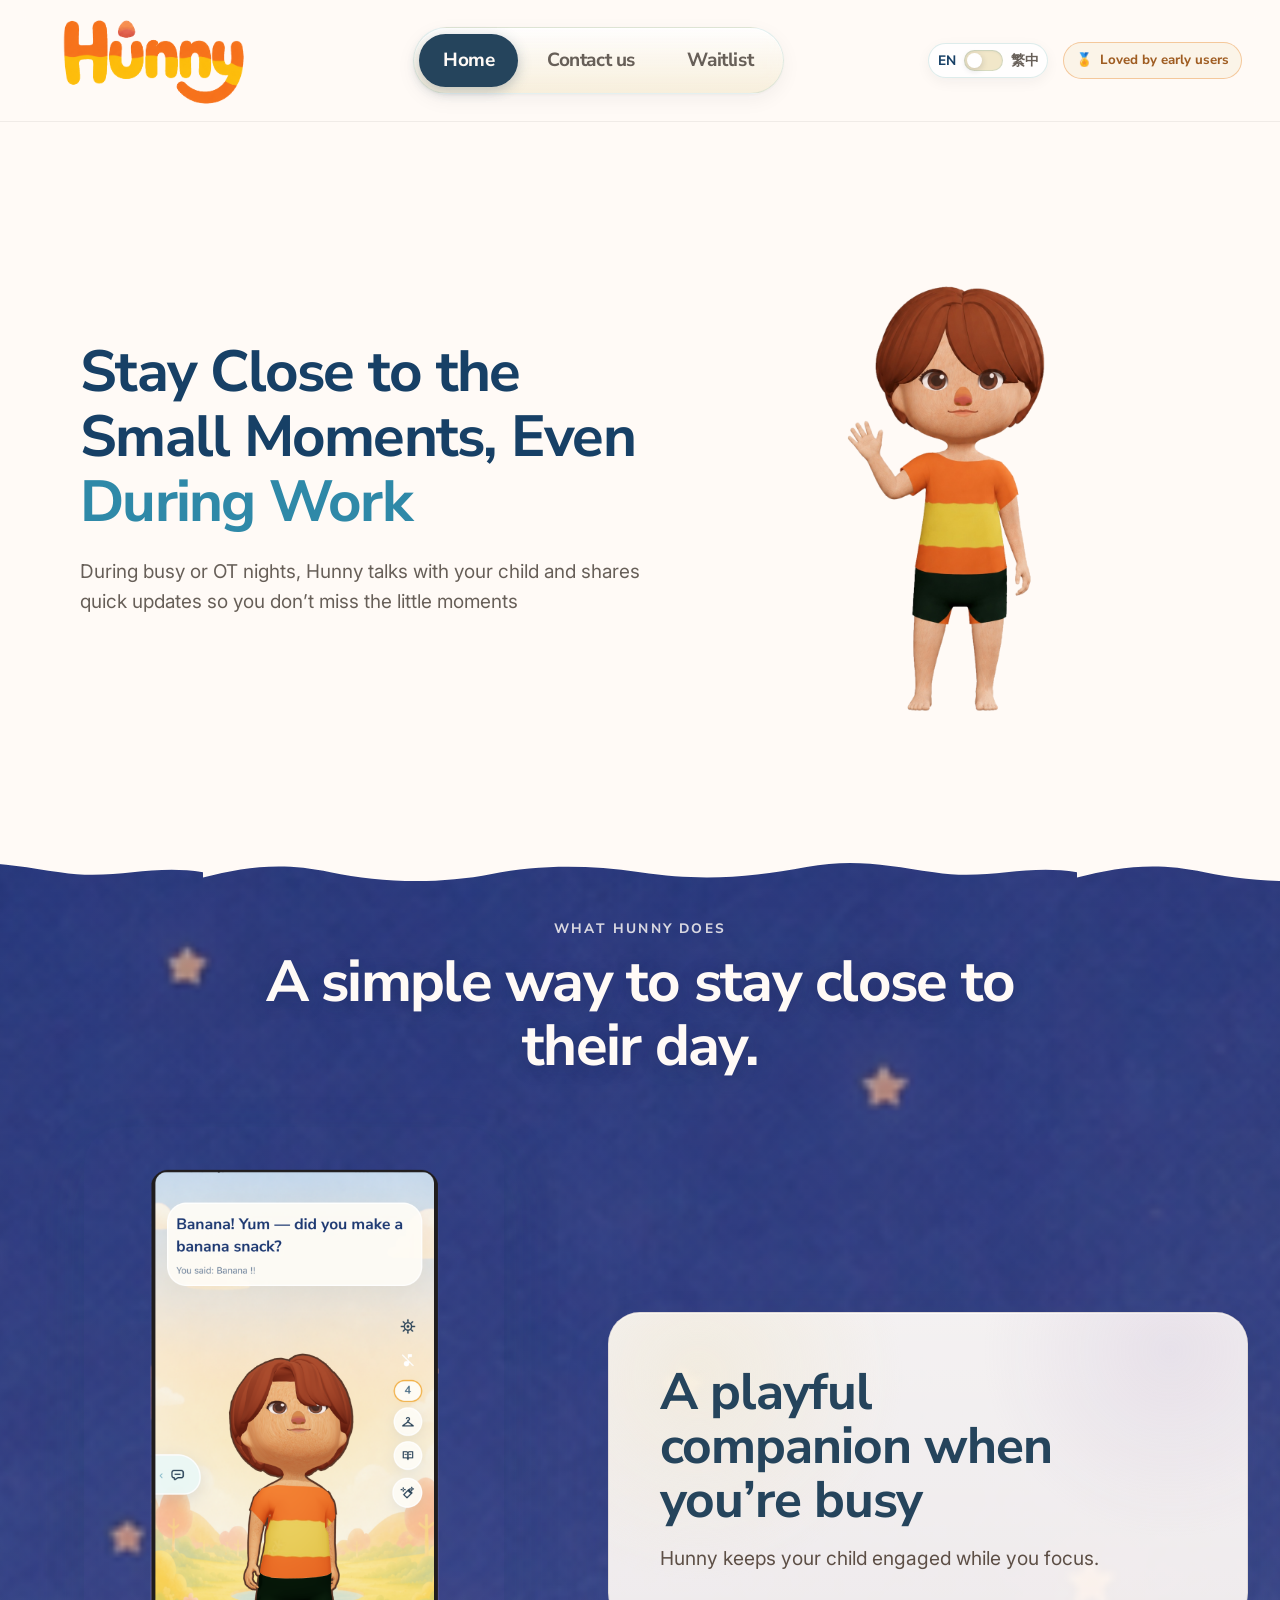
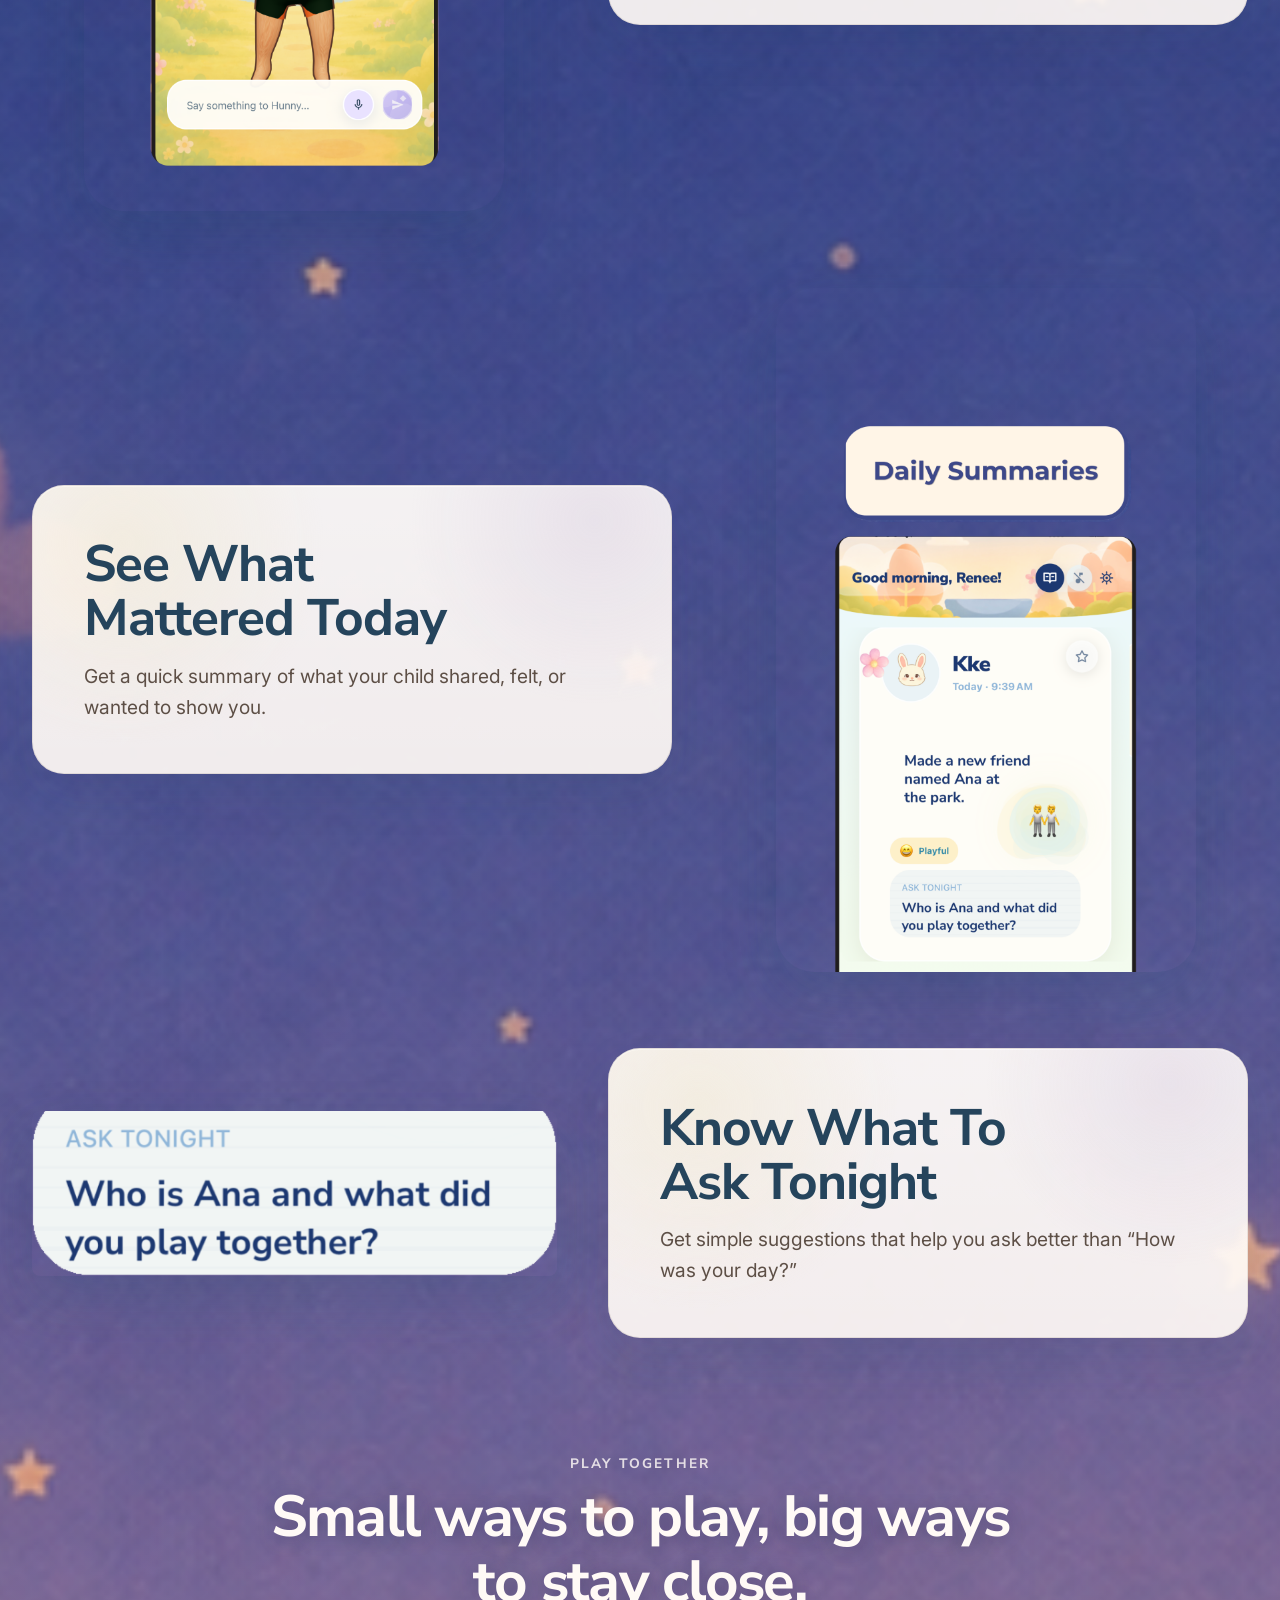
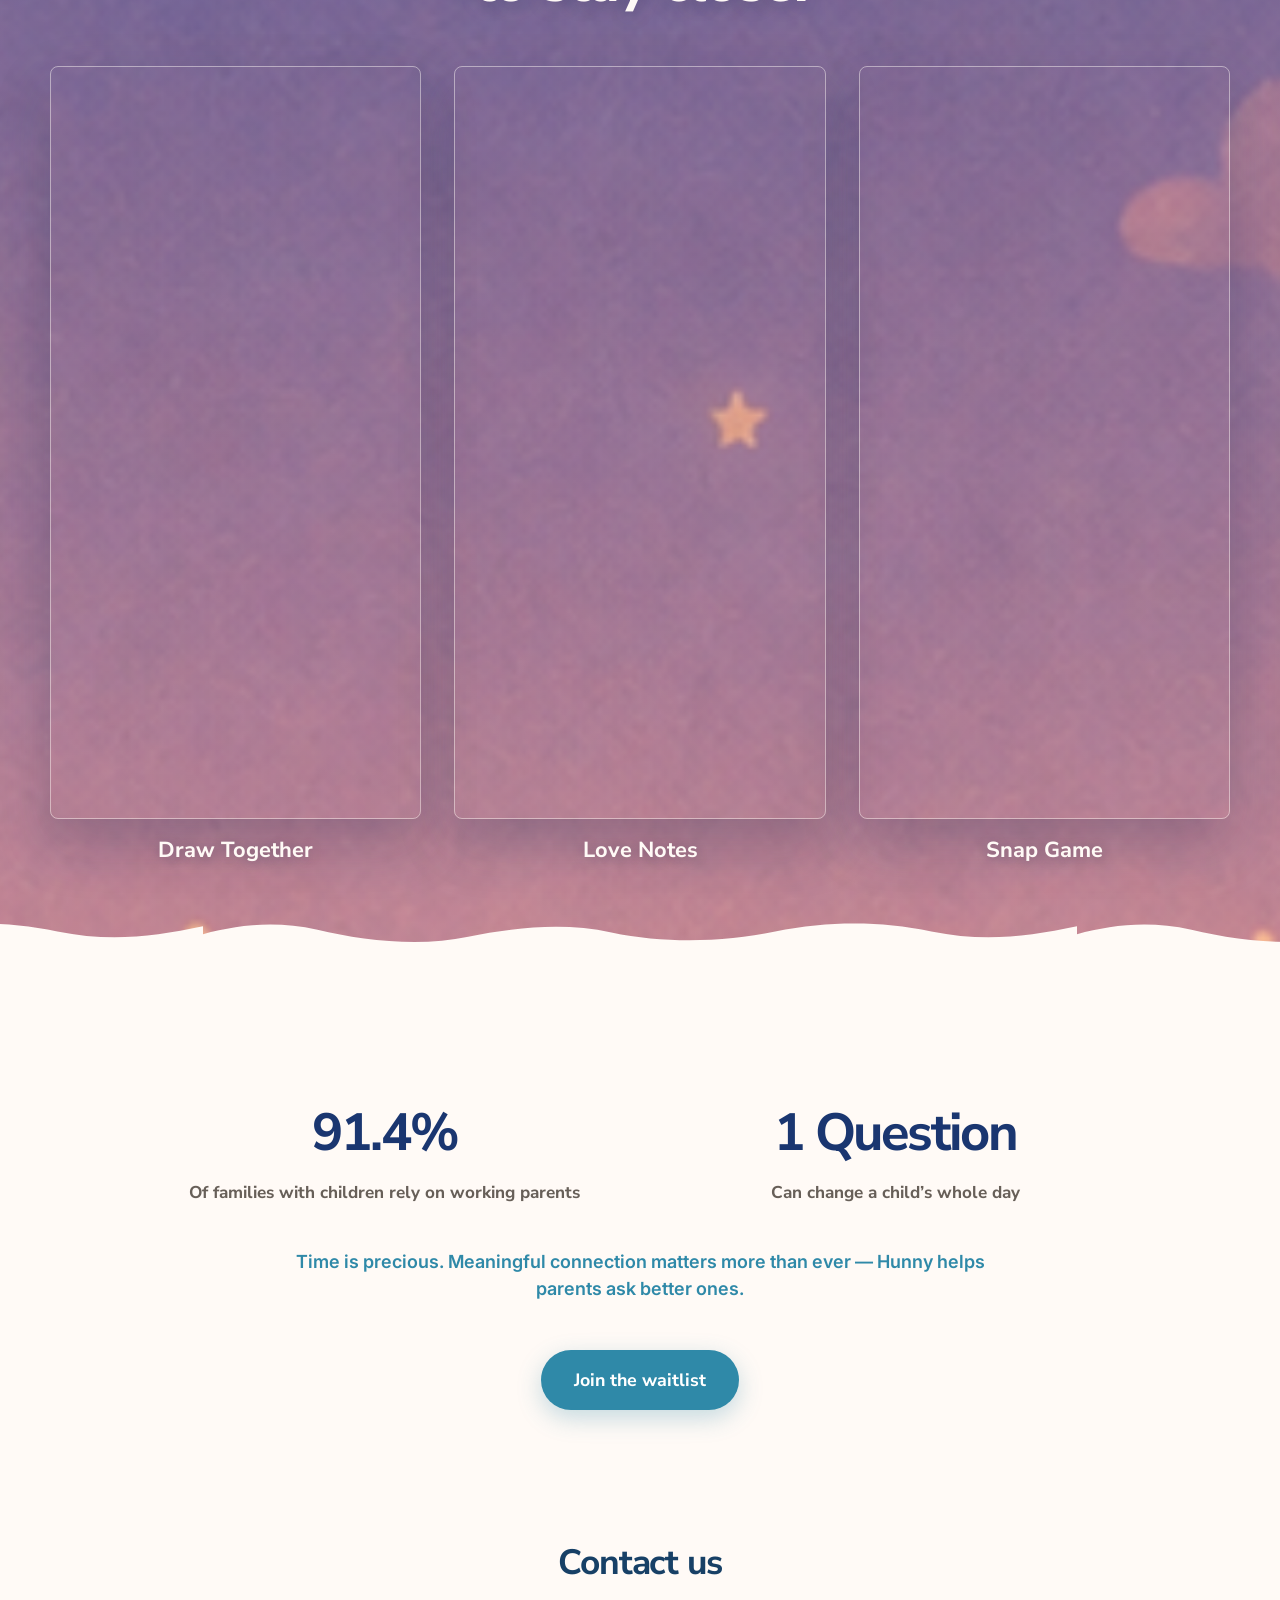
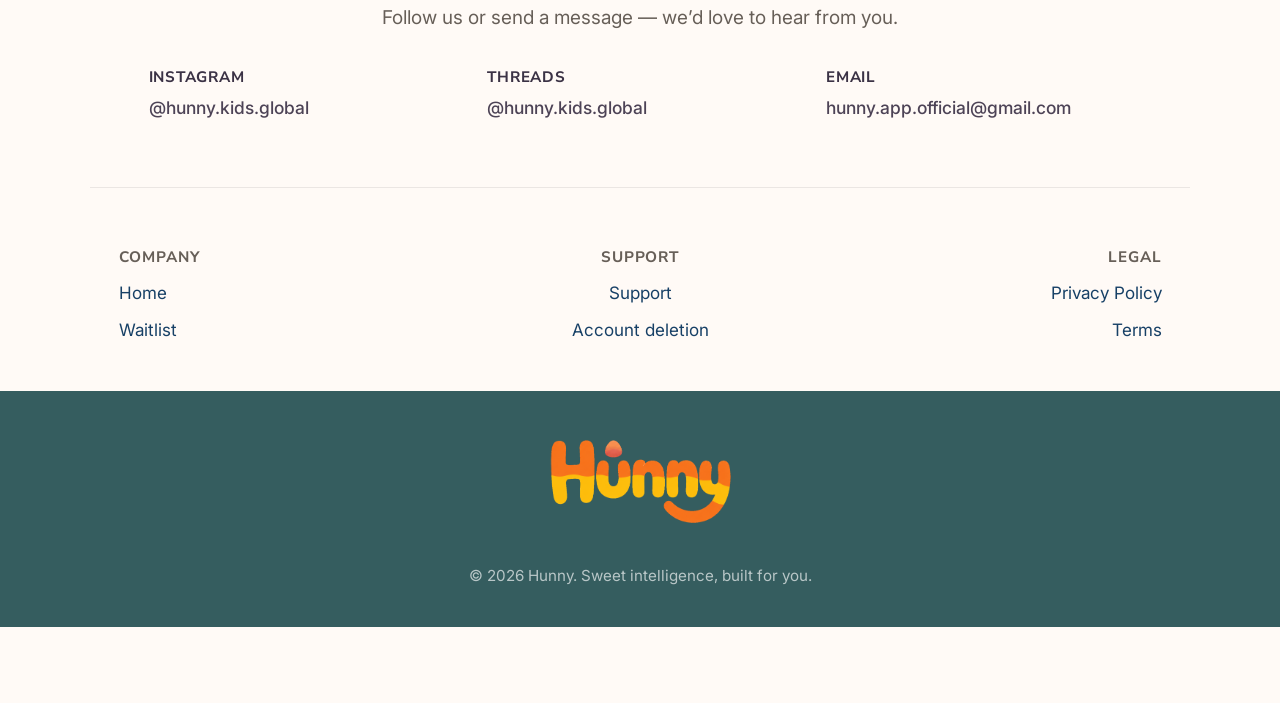
==== commit 56a21eb5: "Add connection games and refresh feature visuals" ====
--- a/index.html
+++ b/index.html
@@ -138,10 +138,10 @@
               <figure class="feature-demo__media">
                 <img
                   class="feature-demo__image"
-                  src="Assets/pic1.png"
+                  src="Assets/pic1.png?v=fce22f6e"
                   alt="Hunny child companion chat screen."
-                  width="1290"
-                  height="2796"
+                  width="944"
+                  height="2048"
                   loading="lazy"
                   decoding="async"
                 />
@@ -164,16 +164,94 @@
               <figure class="feature-demo__media">
                 <img
                   class="feature-demo__image"
-                  src="Assets/pic2.png"
+                  src="Assets/pic2.png?v=096ccff0"
                   alt="Hunny daily summary screen."
-                  width="1290"
-                  height="2796"
+                  width="944"
+                  height="2048"
                   loading="lazy"
                   decoding="async"
                 />
               </figure>
             </article>
-          </div>
+
+            <article class="feature-demo feature-demo--topics reveal-on-scroll reveal-on-scroll--d2">
+              <figure class="feature-demo__media">
+                <div class="feature-demo__prompt-frame">
+                  <img
+                    class="feature-demo__image feature-demo__image--prompt"
+                    src="Assets/pic3.png?v=e296b58b"
+                    alt="Hunny Ask Tonight conversation prompt."
+                    width="573"
+                    height="200"
+                    loading="lazy"
+                    decoding="async"
+                  />
+                </div>
+              </figure>
+              <div class="feature-demo__card">
+                <h3 data-i18n="home.feature.topicTitle">Know What To Ask Tonight</h3>
+                <p data-i18n="home.feature.topicBody">
+                  Get simple suggestions that help you ask better than “How was your day?”
+                </p>
+              </div>
+            </article>
+          </div>
+
+          <section class="connection-play reveal-on-scroll reveal-on-scroll--d2" aria-labelledby="connection-play-heading">
+            <div class="connection-play__intro">
+              <p class="connection-play__eyebrow" data-i18n="home.play.eyebrow">Play Together</p>
+              <h2 id="connection-play-heading" class="connection-play__title" data-i18n="home.play.title">
+                Small ways to play, big ways to stay close.
+              </h2>
+            </div>
+
+            <div class="connection-play__grid">
+              <figure class="connection-play__item reveal-on-scroll reveal-on-scroll--d1">
+                <div class="connection-play__media">
+                  <img
+                    class="connection-play__image"
+                    src="Assets/features%20demo/web/draw-together.jpg"
+                    alt="Hunny Draw Together game screen."
+                    width="900"
+                    height="1955"
+                    loading="lazy"
+                    decoding="async"
+                  />
+                </div>
+                <figcaption data-i18n="home.play.drawTogether">Draw Together</figcaption>
+              </figure>
+
+              <figure class="connection-play__item reveal-on-scroll reveal-on-scroll--d2">
+                <div class="connection-play__media">
+                  <img
+                    class="connection-play__image"
+                    src="Assets/features%20demo/web/love-notes.jpg"
+                    alt="Hunny Love Notes screen."
+                    width="900"
+                    height="1955"
+                    loading="lazy"
+                    decoding="async"
+                  />
+                </div>
+                <figcaption data-i18n="home.play.loveNotes">Love Notes</figcaption>
+              </figure>
+
+              <figure class="connection-play__item reveal-on-scroll reveal-on-scroll--d3">
+                <div class="connection-play__media">
+                  <img
+                    class="connection-play__image"
+                    src="Assets/features%20demo/web/snap-game.jpg"
+                    alt="Hunny Snap Game screen."
+                    width="900"
+                    height="1955"
+                    loading="lazy"
+                    decoding="async"
+                  />
+                </div>
+                <figcaption data-i18n="home.play.snapGame">Snap Game</figcaption>
+              </figure>
+            </div>
+          </section>
         </div>
       </section>
 
@@ -332,6 +410,6 @@
       </footer>
     </main>
 
-    <script src="main.js" defer></script>
+    <script src="main.js?v=20260622-play-i18n" defer></script>
   </body>
 </html>
--- a/styles.css
+++ b/styles.css
@@ -784,10 +784,11 @@
   margin-top: 0;
   padding: clamp(4.2rem, 8vw, 6rem) 0 clamp(4.5rem, 9vw, 6.8rem);
   background:
-    radial-gradient(circle at 16% 22%, rgba(255, 255, 255, 0.38) 0 0.12rem, transparent 0.14rem),
-    radial-gradient(circle at 74% 66%, rgba(255, 255, 255, 0.28) 0 0.16rem, transparent 0.18rem),
-    linear-gradient(180deg, #e8f1e6 0%, #d4e7dd 54%, #edf4e8 100%);
-  background-size: 4.5rem 4.5rem, 5.8rem 5.8rem, 100% 100%;
+    linear-gradient(180deg, rgba(25, 39, 103, 0.22) 0%, rgba(80, 52, 116, 0.12) 52%, rgba(235, 139, 147, 0.18) 100%),
+    url("Assets/Your%20Child.png");
+  background-size: cover, cover;
+  background-position: center, center;
+  background-repeat: no-repeat;
 }
 
 .home-wallpaper-band::before {
@@ -825,6 +826,15 @@
   z-index: 1;
 }
 
+.home-wallpaper-band .feature-text__eyebrow {
+  color: rgba(255, 250, 246, 0.82);
+}
+
+.home-wallpaper-band .feature-board__title {
+  color: var(--cream);
+  text-shadow: 0 3px 18px rgba(18, 31, 71, 0.28);
+}
+
 @media (max-width: 600px) {
   .home-wallpaper-band {
     --feature-edge-h: 4rem;
@@ -894,13 +904,32 @@
 .feature-demo__image {
   display: block;
   width: min(100%, 420px);
-  aspect-ratio: 1290 / 2796;
+  aspect-ratio: 944 / 2048;
   height: auto;
   max-height: min(760px, 76vh);
   margin: 0 auto;
   object-fit: contain;
   border-radius: clamp(1.5rem, 3vw, 2.2rem);
   box-shadow: 0 24px 56px rgba(23, 64, 102, 0.18);
+}
+
+.feature-demo__prompt-frame {
+  width: min(100%, 573px);
+  aspect-ratio: 573 / 180;
+  margin: 0 auto;
+  overflow: hidden;
+  border-radius: 8px;
+  box-shadow: 0 24px 56px rgba(23, 64, 102, 0.18);
+}
+
+.feature-demo__prompt-frame .feature-demo__image--prompt {
+  width: 100%;
+  aspect-ratio: 573 / 200;
+  max-height: none;
+  margin: 0;
+  border-radius: 0;
+  box-shadow: none;
+  transform: translateY(-10%);
 }
 
 .feature-demo__card {
@@ -955,6 +984,76 @@
   letter-spacing: 0.16em;
   text-transform: uppercase;
   color: #7d6a60;
+}
+
+/* Shared play */
+.connection-play {
+  width: min(1180px, 100%);
+  margin: clamp(4.5rem, 9vw, 7rem) auto 0;
+}
+
+.connection-play__intro {
+  max-width: 760px;
+  margin: 0 auto clamp(1.75rem, 4vw, 2.75rem);
+  text-align: center;
+}
+
+.connection-play__eyebrow {
+  margin: 0 0 0.5rem;
+  font-family: var(--font-title);
+  font-size: 0.72rem;
+  font-weight: 725;
+  letter-spacing: 0.16em;
+  text-transform: uppercase;
+  color: rgba(255, 250, 246, 0.82);
+}
+
+.connection-play__title {
+  margin: 0;
+  font-size: clamp(2rem, 4.8vw, 3.05rem);
+  line-height: 1.12;
+  letter-spacing: -0.03em;
+  color: var(--cream);
+  text-shadow: 0 3px 18px rgba(18, 31, 71, 0.28);
+}
+
+.connection-play__grid {
+  display: grid;
+  grid-template-columns: repeat(3, minmax(0, 1fr));
+  gap: clamp(1rem, 2.6vw, 2rem);
+  align-items: start;
+}
+
+.connection-play__item {
+  min-width: 0;
+  margin: 0;
+}
+
+.connection-play__media {
+  width: 100%;
+  aspect-ratio: 900 / 1828;
+  overflow: hidden;
+  border: 1px solid rgba(255, 250, 246, 0.46);
+  border-radius: 8px;
+  box-shadow: 0 24px 56px rgba(18, 31, 71, 0.24);
+}
+
+.connection-play__image {
+  display: block;
+  width: 100%;
+  height: auto;
+  transform: translateY(-6.5%);
+}
+
+.connection-play__item figcaption {
+  margin-top: 0.85rem;
+  font-family: var(--font-title);
+  font-size: clamp(1rem, 1.7vw, 1.25rem);
+  font-weight: 725;
+  line-height: 1.3;
+  text-align: center;
+  color: var(--cream);
+  text-shadow: 0 2px 12px rgba(18, 31, 71, 0.28);
 }
 
 .paper-note {
@@ -1108,30 +1207,26 @@
 
 @media (max-width: 980px) {
   .feature-board__scene {
-    max-width: 800px;
-    grid-template-columns: repeat(2, minmax(0, 1fr));
-    grid-auto-rows: auto;
-  }
-
-  .paper-note--friend,
-  .paper-note--summary,
-  .paper-note--topics {
-    justify-self: stretch;
-  }
-
-  .paper-note--friend {
-    grid-column: 1;
-    grid-row: 1;
-  }
-
-  .paper-note--summary {
-    grid-column: 2;
-    grid-row: 1;
-  }
-
-  .paper-note--topics {
-    grid-column: 1 / -1;
-    grid-row: 2;
+    max-width: 780px;
+    gap: 3rem;
+  }
+
+  .feature-demo,
+  .feature-demo--summary {
+    grid-template-columns: minmax(220px, 0.86fr) minmax(260px, 1fr);
+  }
+
+  .feature-demo--summary {
+    grid-template-columns: minmax(260px, 1fr) minmax(220px, 0.86fr);
+  }
+
+  .feature-demo__image {
+    width: min(100%, 340px);
+    max-height: 620px;
+  }
+
+  .feature-demo__card h3 {
+    font-size: clamp(1.55rem, 4.5vw, 2.45rem);
   }
 }
 
@@ -1142,42 +1237,51 @@
   }
 
   .feature-board__scene {
-    max-width: 420px;
+    max-width: 440px;
+    gap: 2.4rem;
+  }
+
+  .feature-demo,
+  .feature-demo--summary {
     grid-template-columns: 1fr;
-    gap: 1rem;
-  }
-
-  .paper-note,
-  .paper-note--friend,
-  .paper-note--summary,
-  .paper-note--topics {
-    transform: none;
-  }
-
-  .paper-note--friend,
-  .paper-note--summary,
-  .paper-note--topics {
-    grid-column: 1;
-    justify-self: center;
-  }
-
-  .paper-note--friend {
-    grid-row: 1;
-  }
-
-  .paper-note--summary {
-    grid-row: 2;
-  }
-
-  .paper-note--topics {
-    grid-row: 3;
-  }
-
-  .paper-note__body,
-  .paper-note--friend .paper-note__body,
-  .paper-note--summary .paper-note__body,
-  .paper-note--topics .paper-note__body {
-    border-radius: 34px 40px 36px 38px / 38px 34px 40px 36px;
+  }
+
+  .feature-demo--summary .feature-demo__card {
+    order: 2;
+  }
+
+  .feature-demo--summary .feature-demo__media {
+    order: 1;
+  }
+
+  .feature-demo__image {
+    width: min(100%, 310px);
+    max-height: none;
+  }
+
+  .feature-demo__card {
+    border-radius: 26px;
+    padding: 1.45rem;
+  }
+
+  .feature-demo__card h3 {
+    max-width: 14ch;
+  }
+
+  .connection-play {
+    margin-top: 4.5rem;
+  }
+
+  .connection-play__grid {
+    grid-template-columns: 1fr;
+    width: min(100%, 330px);
+    margin-inline: auto;
+    gap: 2.25rem;
+  }
+
+  .connection-play__item figcaption {
+    margin-top: 0.65rem;
+    font-size: 1.1rem;
   }
 }
 
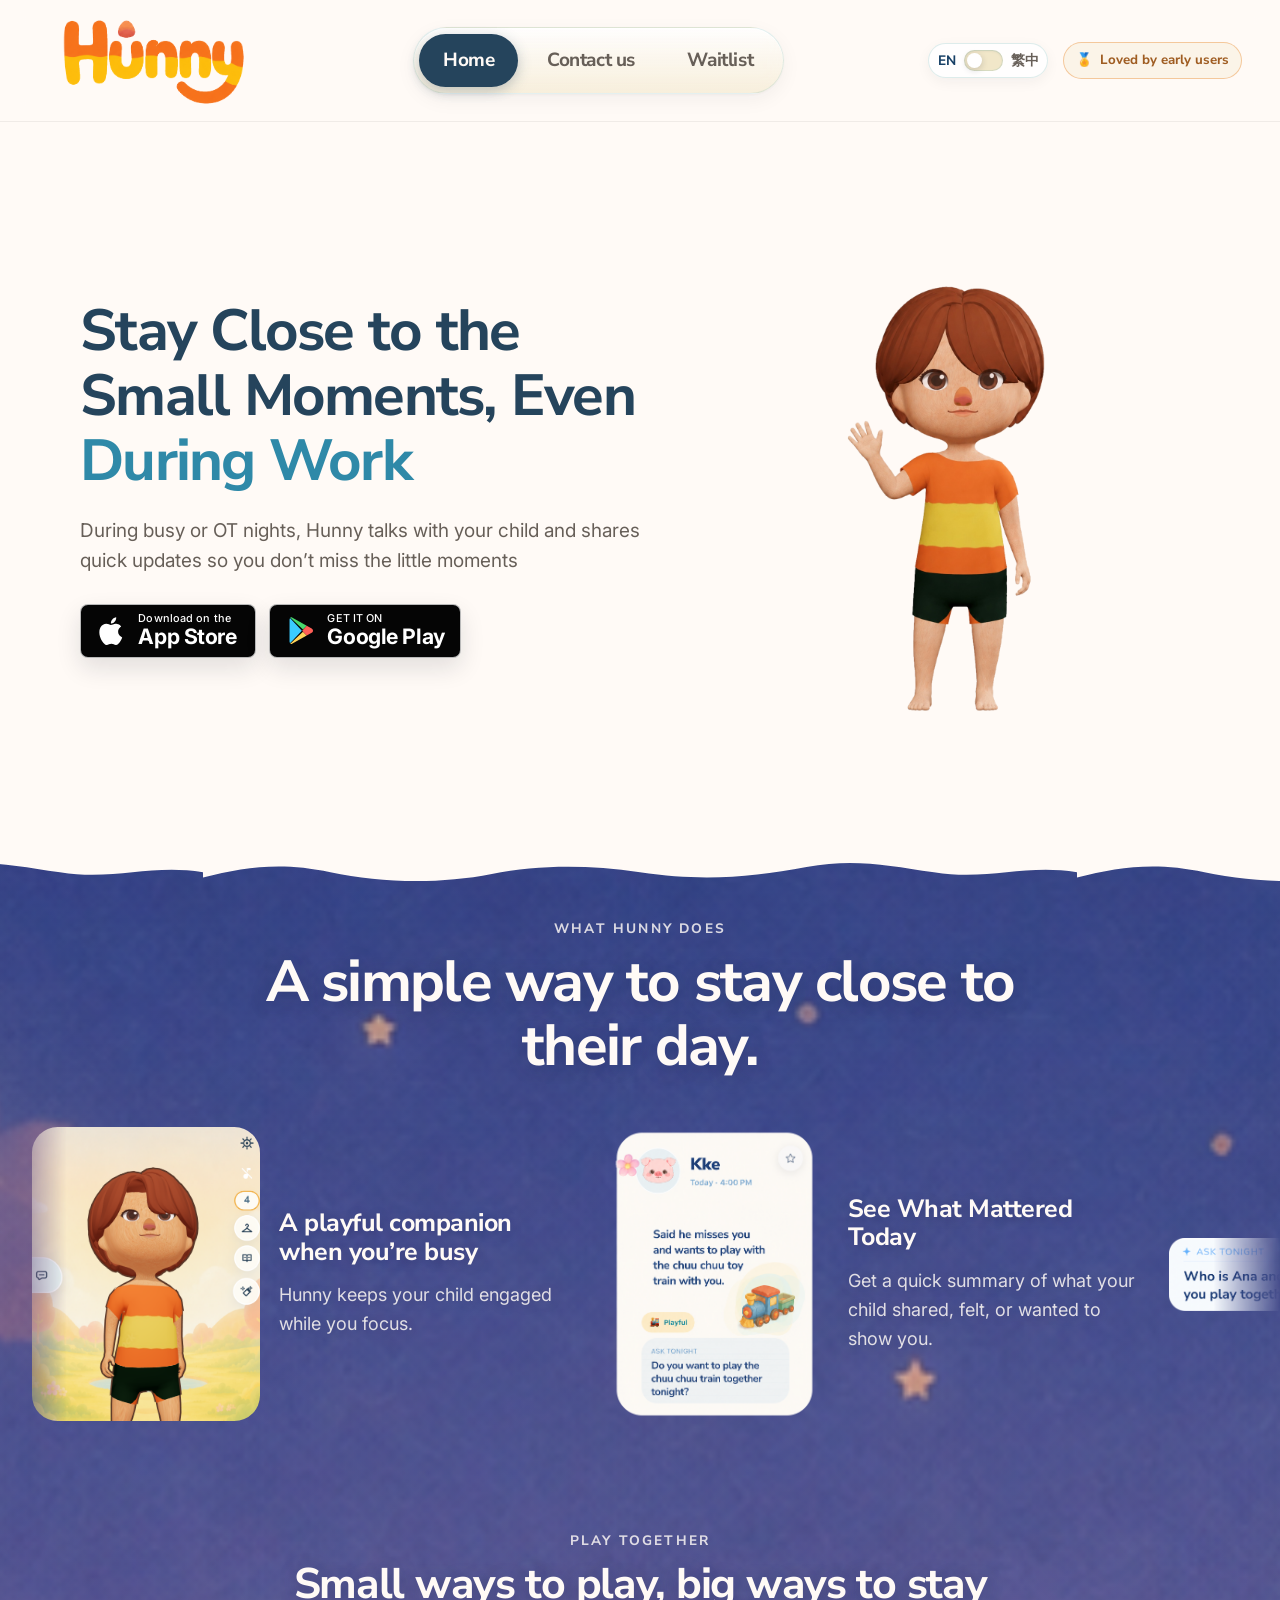
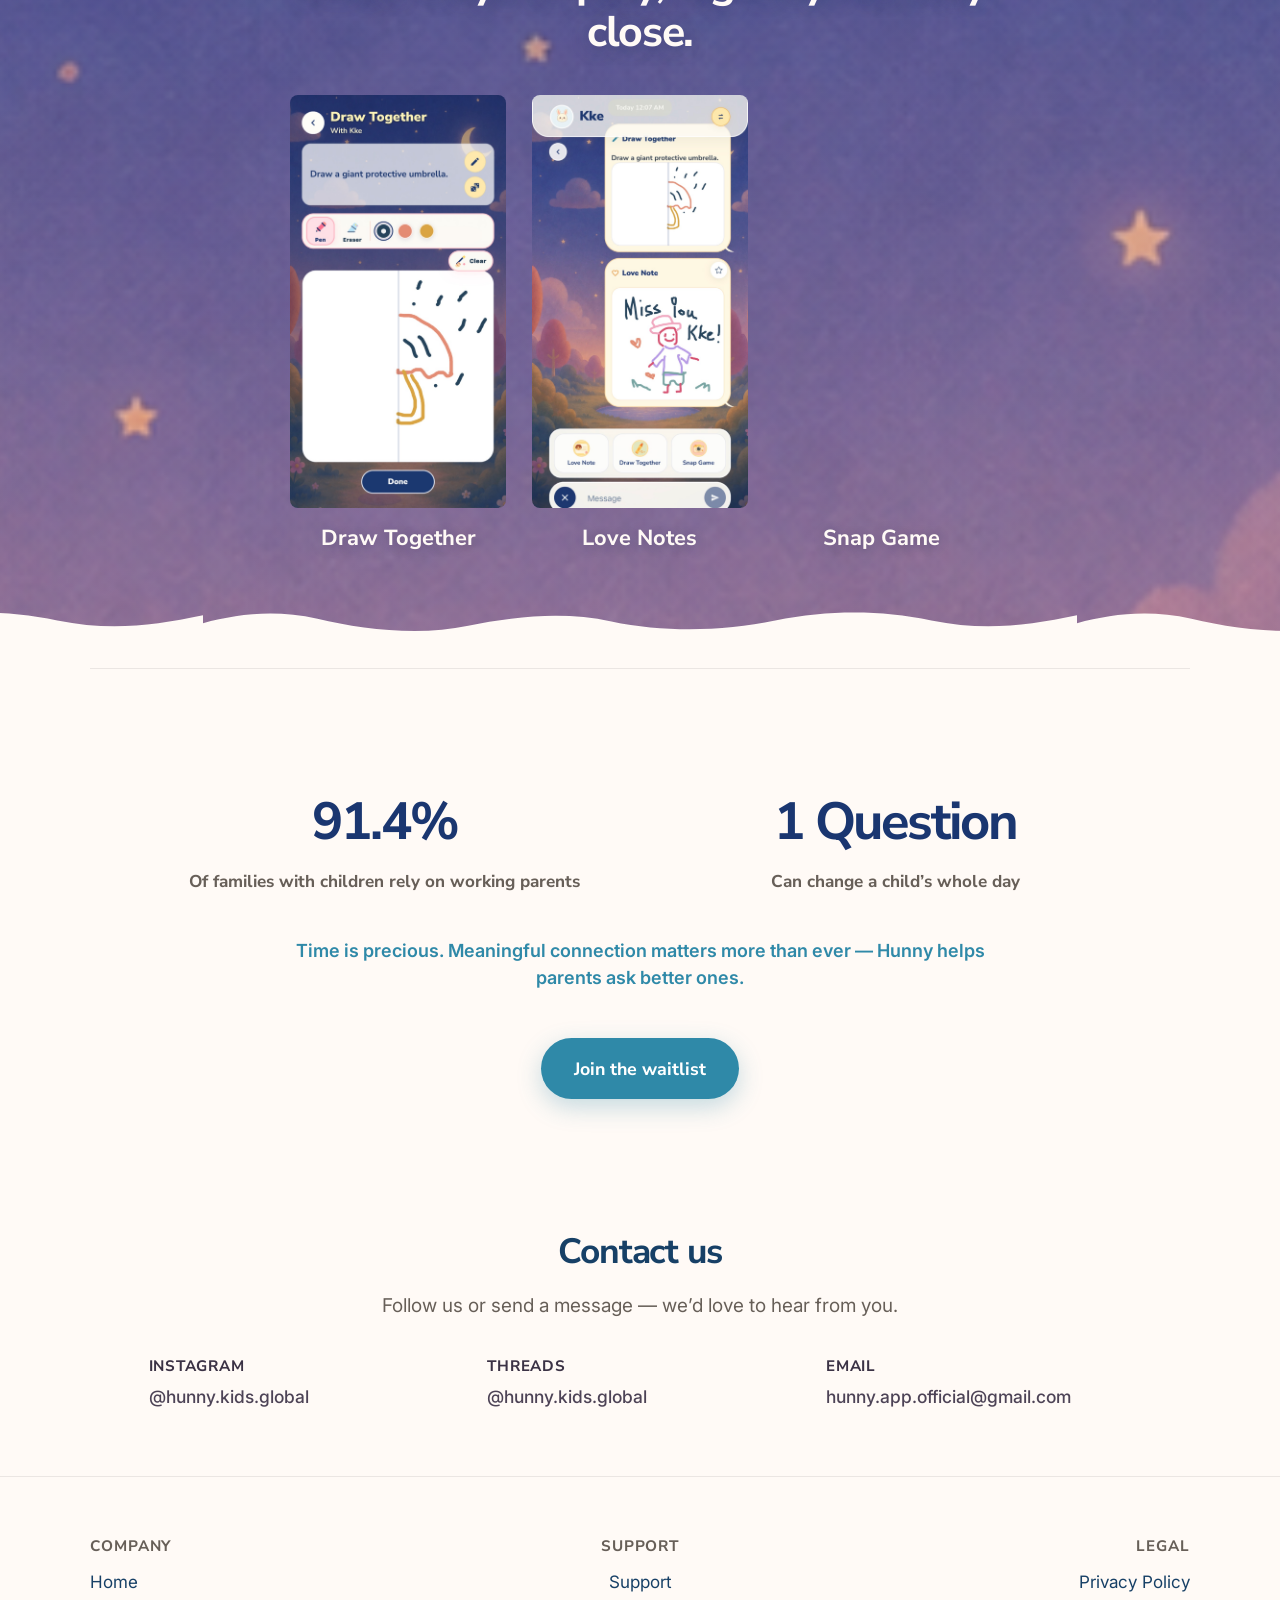
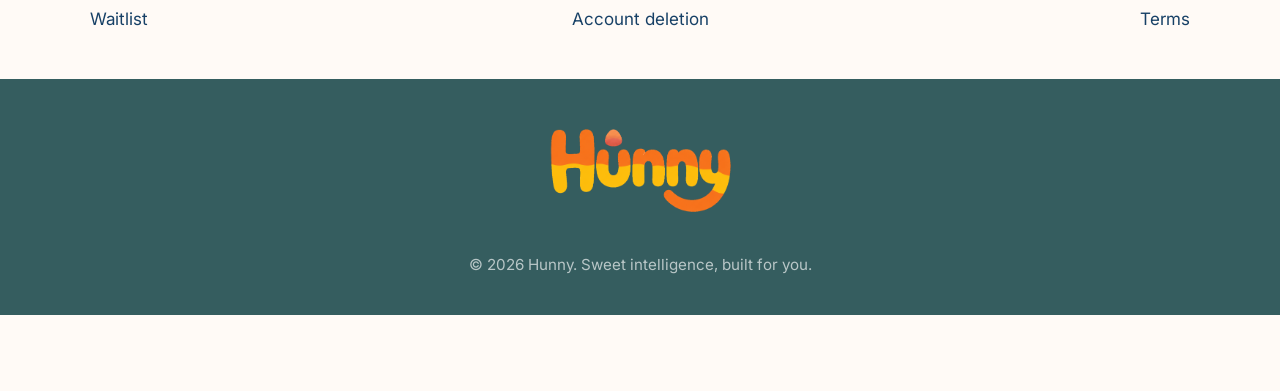
==== commit 1fd7b4e6: "Update landing page feature sections" ====
--- a/index.html
+++ b/index.html
@@ -103,6 +103,35 @@
               During busy or OT nights, Hunny talks with your child and shares quick updates so you
               don’t miss the little moments
             </p>
+            <div class="hero-store-badges" aria-label="App store badges">
+              <div class="store-badge" aria-label="Download on the App Store">
+                <span class="store-badge__icon store-badge__icon--apple" aria-hidden="true">
+                  <svg viewBox="0 0 24 24" focusable="false">
+                    <path
+                      d="M16.7 12.9c0-2.5 2.1-3.7 2.2-3.8-1.2-1.7-3-1.9-3.6-2-1.5-.2-3 .9-3.8.9s-2-.9-3.3-.9c-1.7 0-3.3 1-4.2 2.5-1.8 3.1-.5 7.7 1.3 10.2.9 1.2 1.9 2.6 3.2 2.5 1.3-.1 1.8-.8 3.3-.8s2 .8 3.3.8c1.4 0 2.3-1.3 3.1-2.5 1-1.4 1.4-2.8 1.4-2.9 0 0-2.9-1.1-2.9-4Zm-2.4-7.4c.7-.8 1.1-1.9 1-3.1-1 .1-2.1.7-2.8 1.5-.6.7-1.2 1.9-1 3 1.1.1 2.2-.5 2.8-1.4Z"
+                    />
+                  </svg>
+                </span>
+                <span class="store-badge__copy">
+                  <span data-i18n="home.hero.appStoreKicker">Download on the</span>
+                  <strong data-i18n="home.hero.appStoreName">App Store</strong>
+                </span>
+              </div>
+              <div class="store-badge" aria-label="Get it on Google Play">
+                <span class="store-badge__icon store-badge__icon--play" aria-hidden="true">
+                  <svg viewBox="0 0 24 24" focusable="false">
+                    <path class="play-shape play-shape--blue" d="M4.5 3.1c-.3.2-.5.6-.5 1.1v15.6c0 .5.2.9.5 1.1l8.4-8.9-8.4-8.9Z" />
+                    <path class="play-shape play-shape--green" d="m13.7 11.2 2.7-2.8L5.8 2.5c-.5-.3-.9-.2-1.3.1l9.2 8.6Z" />
+                    <path class="play-shape play-shape--yellow" d="m13.7 12.8-9.2 8.6c.4.3.8.4 1.3.1l10.6-5.9-2.7-2.8Z" />
+                    <path class="play-shape play-shape--red" d="m20 10.4-3.6-2-3.3 3.6 3.3 3.6 3.6-2c1.3-.7 1.3-2.5 0-3.2Z" />
+                  </svg>
+                </span>
+                <span class="store-badge__copy">
+                  <span data-i18n="home.hero.playStoreKicker">GET IT ON</span>
+                  <strong data-i18n="home.hero.playStoreName">Google Play</strong>
+                </span>
+              </div>
+            </div>
           </div>
 
           <div class="hero-visual" aria-hidden="true">
@@ -138,10 +167,10 @@
               <figure class="feature-demo__media">
                 <img
                   class="feature-demo__image"
-                  src="Assets/pic1.png?v=fce22f6e"
+                  src="Assets/feature-companion-chat.png"
                   alt="Hunny child companion chat screen."
-                  width="944"
-                  height="2048"
+                  width="1320"
+                  height="2868"
                   loading="lazy"
                   decoding="async"
                 />
@@ -164,10 +193,10 @@
               <figure class="feature-demo__media">
                 <img
                   class="feature-demo__image"
-                  src="Assets/pic2.png?v=096ccff0"
+                  src="Assets/feature-kke-card.png"
                   alt="Hunny daily summary screen."
-                  width="944"
-                  height="2048"
+                  width="898"
+                  height="1269"
                   loading="lazy"
                   decoding="async"
                 />
@@ -176,17 +205,15 @@
 
             <article class="feature-demo feature-demo--topics reveal-on-scroll reveal-on-scroll--d2">
               <figure class="feature-demo__media">
-                <div class="feature-demo__prompt-frame">
-                  <img
-                    class="feature-demo__image feature-demo__image--prompt"
-                    src="Assets/pic3.png?v=e296b58b"
-                    alt="Hunny Ask Tonight conversation prompt."
-                    width="573"
-                    height="200"
-                    loading="lazy"
-                    decoding="async"
-                  />
-                </div>
+                <img
+                  class="feature-demo__image feature-demo__image--prompt"
+                  src="Assets/feature-ask-tonight.png"
+                  alt="Hunny Ask Tonight conversation prompt."
+                  width="1035"
+                  height="331"
+                  loading="lazy"
+                  decoding="async"
+                />
               </figure>
               <div class="feature-demo__card">
                 <h3 data-i18n="home.feature.topicTitle">Know What To Ask Tonight</h3>
@@ -210,7 +237,7 @@
                 <div class="connection-play__media">
                   <img
                     class="connection-play__image"
-                    src="Assets/features%20demo/web/draw-together.jpg"
+                    src="Assets/features%20demo/web/love-notes.jpg"
                     alt="Hunny Draw Together game screen."
                     width="900"
                     height="1955"
@@ -225,7 +252,7 @@
                 <div class="connection-play__media">
                   <img
                     class="connection-play__image"
-                    src="Assets/features%20demo/web/love-notes.jpg"
+                    src="Assets/features%20demo/web/draw-together.jpg"
                     alt="Hunny Love Notes screen."
                     width="900"
                     height="1955"
@@ -240,10 +267,10 @@
                 <div class="connection-play__media">
                   <img
                     class="connection-play__image"
-                    src="Assets/features%20demo/web/snap-game.jpg"
+                    src="Assets/play-snap-game.png"
                     alt="Hunny Snap Game screen."
-                    width="900"
-                    height="1955"
+                    width="852"
+                    height="1846"
                     loading="lazy"
                     decoding="async"
                   />
@@ -290,7 +317,7 @@
         </section>
       </div>
 
-      <section class="stats reveal-on-scroll" aria-labelledby="stats-heading">
+      <section class="stats stats--sequence reveal-on-scroll" aria-labelledby="stats-heading">
         <h2 id="stats-heading" class="visually-hidden" data-i18n="home.stats.hiddenTitle">
           Families and connection
         </h2>
@@ -410,6 +437,6 @@
       </footer>
     </main>
 
-    <script src="main.js?v=20260622-play-i18n" defer></script>
+    <script src="main.js?v=20260702-carousel" defer></script>
   </body>
 </html>
--- a/styles.css
+++ b/styles.css
@@ -57,6 +57,7 @@
   background-color: var(--cream);
   background-image: none;
   padding-top: var(--header-h);
+  overflow-x: hidden;
 }
 
 html[lang="zh-Hant"] body {
@@ -531,7 +532,7 @@
   font-optical-sizing: auto;
   letter-spacing: -0.03em;
   line-height: 1.12;
-  color: var(--ink);
+  color: var(--btn-solid);
 }
 
 .hero-heading-emphasis {
@@ -545,6 +546,84 @@
   font-size: 1rem;
   line-height: 1.6;
   color: var(--muted);
+}
+
+.hero-store-badges {
+  display: flex;
+  flex-wrap: wrap;
+  gap: 0.7rem;
+  align-items: center;
+  margin-top: 1.45rem;
+}
+
+.store-badge {
+  display: inline-flex;
+  align-items: center;
+  gap: 0.55rem;
+  min-width: 9.25rem;
+  min-height: 2.85rem;
+  padding: 0.42rem 0.82rem 0.45rem 0.72rem;
+  border: 1px solid rgba(255, 255, 255, 0.72);
+  border-radius: 8px;
+  background: #050505;
+  color: #fff;
+  box-shadow: 0 10px 24px rgba(15, 23, 42, 0.12);
+  cursor: default;
+  user-select: none;
+}
+
+.store-badge__icon {
+  display: inline-grid;
+  flex: 0 0 auto;
+  width: 1.75rem;
+  height: 1.75rem;
+  place-items: center;
+}
+
+.store-badge__icon svg {
+  display: block;
+  width: 100%;
+  height: 100%;
+}
+
+.store-badge__icon--apple svg {
+  fill: currentColor;
+}
+
+.store-badge__copy {
+  display: grid;
+  gap: 0.05rem;
+  font-family: var(--font-sans);
+  line-height: 1;
+  white-space: nowrap;
+}
+
+.store-badge__copy span {
+  font-size: 0.57rem;
+  font-weight: 500;
+  letter-spacing: 0.01em;
+}
+
+.store-badge__copy strong {
+  font-size: 1.12rem;
+  font-weight: 700;
+  letter-spacing: -0.02em;
+}
+
+.play-shape--blue {
+  fill: #3bccff;
+}
+
+.play-shape--green {
+  fill: #48d86d;
+}
+
+.play-shape--yellow {
+  fill: #ffd45a;
+}
+
+.play-shape--red {
+  fill: #ff5f57;
 }
 
 .hero-visual {
@@ -673,6 +752,18 @@
 }
 
 @media (max-width: 720px) {
+  .hero-store-badges {
+    justify-content: center;
+  }
+
+  .store-badge {
+    min-width: 8.75rem;
+  }
+
+  .store-badge__copy strong {
+    font-size: 1rem;
+  }
+
   .hero-waitlist {
     width: min(100%, 30rem);
   }
@@ -856,7 +947,7 @@
 .feature-board {
   position: relative;
   z-index: 1;
-  width: min(1520px, calc(100% - clamp(2rem, 5vw, 4rem)));
+  width: min(1240px, calc(100% - clamp(2rem, 5vw, 4rem)));
   max-width: none;
   margin: 0 auto;
   padding: 0;
@@ -878,81 +969,109 @@
 
 .feature-board__scene {
   display: flex;
-  flex-direction: column;
-  width: 100%;
+  width: calc(100% + clamp(2rem, 5vw, 4rem));
   max-width: none;
-  margin: 0 auto;
-  gap: clamp(2.5rem, 6vw, 4.5rem);
+  margin: 0 calc(clamp(1rem, 2.5vw, 2rem) * -1);
+  padding: 0 clamp(1rem, 2.5vw, 2rem) 1rem;
+  gap: clamp(1.1rem, 2.4vw, 1.75rem);
+  align-items: flex-start;
+  overflow-x: auto;
+  overscroll-behavior-inline: contain;
+  scroll-padding-inline: clamp(1rem, 2.5vw, 2rem);
+  scroll-snap-type: x mandatory;
+  -webkit-overflow-scrolling: touch;
+  scrollbar-width: none;
+  -webkit-mask-image: linear-gradient(90deg, transparent 0, #000 3.5rem, #000 calc(100% - 3.5rem), transparent 100%);
+  mask-image: linear-gradient(90deg, transparent 0, #000 3.5rem, #000 calc(100% - 3.5rem), transparent 100%);
+}
+
+.feature-board__scene::-webkit-scrollbar,
+.connection-play__grid::-webkit-scrollbar {
+  display: none;
 }
 
 .feature-demo {
   display: grid;
-  grid-template-columns: minmax(260px, 0.82fr) minmax(280px, 1fr);
-  gap: clamp(1.2rem, 4vw, 3.25rem);
+  grid-template-columns: minmax(8.5rem, 12rem) minmax(11.5rem, 1fr);
+  flex: 0 0 clamp(27rem, 42vw, 34rem);
+  min-width: 27rem;
+  gap: clamp(0.85rem, 1.5vw, 1.2rem);
   align-items: center;
+  scroll-snap-align: start;
 }
 
 .feature-demo--summary {
-  grid-template-columns: minmax(280px, 1fr) minmax(260px, 0.82fr);
+  grid-template-columns: minmax(8.5rem, 12rem) minmax(11.5rem, 1fr);
+}
+
+.feature-demo--topics {
+  grid-template-columns: minmax(8.5rem, 12rem) minmax(11.5rem, 1fr);
+  flex-basis: clamp(27rem, 42vw, 34rem);
+  min-width: 27rem;
 }
 
 .feature-demo__media {
+  order: 1;
+  display: grid;
+  min-height: clamp(13rem, 23vw, 18rem);
+  place-items: center;
   margin: 0;
   min-width: 0;
 }
 
 .feature-demo__image {
   display: block;
-  width: min(100%, 420px);
-  aspect-ratio: 944 / 2048;
-  height: auto;
-  max-height: min(760px, 76vh);
+  width: 100%;
+  height: clamp(14rem, 23vw, 18rem);
   margin: 0 auto;
   object-fit: contain;
-  border-radius: clamp(1.5rem, 3vw, 2.2rem);
-  box-shadow: 0 24px 56px rgba(23, 64, 102, 0.18);
-}
-
-.feature-demo__prompt-frame {
-  width: min(100%, 573px);
-  aspect-ratio: 573 / 180;
-  margin: 0 auto;
+  border-radius: clamp(1.15rem, 2vw, 1.55rem);
+  box-shadow: none;
+}
+
+.feature-demo--companion .feature-demo__media {
   overflow: hidden;
-  border-radius: 8px;
-  box-shadow: 0 24px 56px rgba(23, 64, 102, 0.18);
-}
-
-.feature-demo__prompt-frame .feature-demo__image--prompt {
+  border-radius: clamp(1.15rem, 2vw, 1.55rem);
+}
+
+.feature-demo--companion .feature-demo__image {
+  height: clamp(14rem, 23vw, 18rem);
+  object-fit: cover;
+  object-position: 50% 58%;
+  transform: scale(1.12) translateY(-4%);
+  transform-origin: center top;
+}
+
+.feature-demo--summary .feature-demo__image {
   width: 100%;
-  aspect-ratio: 573 / 200;
-  max-height: none;
-  margin: 0;
+  height: clamp(14rem, 23vw, 18rem);
+  aspect-ratio: 898 / 1269;
+}
+
+.feature-demo__image--prompt {
+  width: 100%;
+  height: auto;
+  aspect-ratio: 1035 / 331;
   border-radius: 0;
   box-shadow: none;
-  transform: translateY(-10%);
+}
+
+.feature-demo--topics .feature-demo__media {
+  min-height: clamp(13rem, 23vw, 18rem);
 }
 
 .feature-demo__card {
+  order: 2;
   position: relative;
-  overflow: hidden;
-  padding: clamp(1.75rem, 4vw, 3rem);
-  border-radius: 32px;
-  background: rgb(var(--cream-rgb) / 0.92);
-  border: 1px solid rgba(103, 86, 66, 0.12);
-  box-shadow:
-    0 20px 48px rgba(23, 64, 102, 0.11),
-    inset 0 1px 0 rgba(255, 255, 255, 0.72);
+  padding: 0;
+  background: transparent;
+  border: 0;
+  box-shadow: none;
+  align-self: center;
 }
 
 .feature-demo__card::before {
-  content: "";
-  position: absolute;
-  inset: 0;
-  background:
-    radial-gradient(circle at 14% 20%, rgb(var(--sand-rgb) / 0.34), transparent 34%),
-    radial-gradient(circle at 88% 12%, rgb(var(--lavender-rgb) / 0.2), transparent 30%),
-    linear-gradient(180deg, rgba(255, 255, 255, 0.3), rgba(255, 250, 246, 0));
-  pointer-events: none;
+  content: none;
 }
 
 .feature-demo__card h3,
@@ -962,20 +1081,22 @@
 
 .feature-demo__card h3 {
   margin: 0 0 0.8rem;
-  max-width: 13ch;
-  font-size: clamp(1.65rem, 4vw, 3rem);
-  line-height: 1.06;
+  max-width: none;
+  font-size: clamp(1.25rem, 1.95vw, 1.65rem);
+  line-height: 1.14;
   letter-spacing: -0.02em;
-  color: var(--btn-solid);
+  color: var(--cream);
+  text-shadow: 0 2px 12px rgba(18, 31, 71, 0.24);
 }
 
 .feature-demo__card p {
   margin: 0;
-  max-width: 29rem;
+  max-width: 18rem;
   font-family: var(--font-sans);
-  font-size: clamp(1rem, 1.5vw, 1.22rem);
+  font-size: clamp(0.95rem, 1.25vw, 1.08rem);
   line-height: 1.6;
-  color: #5d4f46;
+  color: rgba(255, 250, 246, 0.84);
+  text-shadow: 0 2px 12px rgba(18, 31, 71, 0.18);
 }
 
 .feature-text__eyebrow {
@@ -988,13 +1109,13 @@
 
 /* Shared play */
 .connection-play {
-  width: min(1180px, 100%);
-  margin: clamp(4.5rem, 9vw, 7rem) auto 0;
+  width: min(700px, 100%);
+  margin: clamp(3.75rem, 7vw, 5.5rem) auto 0;
 }
 
 .connection-play__intro {
   max-width: 760px;
-  margin: 0 auto clamp(1.75rem, 4vw, 2.75rem);
+  margin: 0 auto clamp(1.35rem, 3vw, 2rem);
   text-align: center;
 }
 
@@ -1010,7 +1131,7 @@
 
 .connection-play__title {
   margin: 0;
-  font-size: clamp(2rem, 4.8vw, 3.05rem);
+  font-size: clamp(1.55rem, 3.6vw, 2.25rem);
   line-height: 1.12;
   letter-spacing: -0.03em;
   color: var(--cream);
@@ -1020,7 +1141,10 @@
 .connection-play__grid {
   display: grid;
   grid-template-columns: repeat(3, minmax(0, 1fr));
-  gap: clamp(1rem, 2.6vw, 2rem);
+  width: 100%;
+  margin: 0;
+  padding: 0;
+  gap: clamp(0.8rem, 2vw, 1.35rem);
   align-items: start;
 }
 
@@ -1031,18 +1155,19 @@
 
 .connection-play__media {
   width: 100%;
-  aspect-ratio: 900 / 1828;
+  aspect-ratio: 900 / 1720;
   overflow: hidden;
-  border: 1px solid rgba(255, 250, 246, 0.46);
   border-radius: 8px;
-  box-shadow: 0 24px 56px rgba(18, 31, 71, 0.24);
+  box-shadow: none;
 }
 
 .connection-play__image {
   display: block;
   width: 100%;
   height: auto;
-  transform: translateY(-6.5%);
+  object-fit: contain;
+  object-position: center top;
+  transform: translateY(-5.8%);
 }
 
 .connection-play__item figcaption {
@@ -1208,25 +1333,27 @@
 @media (max-width: 980px) {
   .feature-board__scene {
     max-width: 780px;
-    gap: 3rem;
   }
 
   .feature-demo,
   .feature-demo--summary {
-    grid-template-columns: minmax(220px, 0.86fr) minmax(260px, 1fr);
-  }
-
-  .feature-demo--summary {
-    grid-template-columns: minmax(260px, 1fr) minmax(220px, 0.86fr);
+    flex-basis: clamp(25rem, 66vw, 31rem);
+    min-width: clamp(25rem, 66vw, 31rem);
+    grid-template-columns: minmax(8rem, 11rem) minmax(11rem, 1fr);
+  }
+
+  .feature-demo--topics {
+    flex-basis: clamp(25rem, 66vw, 31rem);
+    min-width: clamp(25rem, 66vw, 31rem);
+    grid-template-columns: minmax(8rem, 11rem) minmax(11rem, 1fr);
   }
 
   .feature-demo__image {
-    width: min(100%, 340px);
-    max-height: 620px;
+    height: clamp(12.5rem, 26vw, 16rem);
   }
 
   .feature-demo__card h3 {
-    font-size: clamp(1.55rem, 4.5vw, 2.45rem);
+    font-size: clamp(1.35rem, 3.8vw, 1.9rem);
   }
 }
 
@@ -1238,11 +1365,25 @@
 
   .feature-board__scene {
     max-width: 440px;
-    gap: 2.4rem;
+    width: calc(100% + 2rem);
+    margin-inline: -1rem;
+    padding-inline: 1rem;
+    gap: 1.05rem;
+    -webkit-mask-image: linear-gradient(90deg, transparent 0, #000 2rem, #000 calc(100% - 2rem), transparent 100%);
+    mask-image: linear-gradient(90deg, transparent 0, #000 2rem, #000 calc(100% - 2rem), transparent 100%);
   }
 
   .feature-demo,
   .feature-demo--summary {
+    flex-basis: min(78vw, 18.5rem);
+    min-width: min(78vw, 18.5rem);
+    grid-template-columns: 1fr;
+    gap: 0.75rem;
+  }
+
+  .feature-demo--topics {
+    flex-basis: min(78vw, 18.5rem);
+    min-width: min(78vw, 18.5rem);
     grid-template-columns: 1fr;
   }
 
@@ -1255,33 +1396,49 @@
   }
 
   .feature-demo__image {
-    width: min(100%, 310px);
-    max-height: none;
+    height: min(34vh, 13.25rem);
+  }
+
+  .feature-demo__media {
+    min-height: auto;
+  }
+
+  .feature-demo__image--prompt {
+    height: auto;
   }
 
   .feature-demo__card {
-    border-radius: 26px;
-    padding: 1.45rem;
+    padding: 0;
   }
 
   .feature-demo__card h3 {
-    max-width: 14ch;
+    max-width: none;
   }
 
   .connection-play {
-    margin-top: 4.5rem;
+    width: min(100%, 300px);
+    margin-top: 3.25rem;
   }
 
   .connection-play__grid {
-    grid-template-columns: 1fr;
-    width: min(100%, 330px);
-    margin-inline: auto;
-    gap: 2.25rem;
+    grid-template-columns: repeat(3, minmax(0, 1fr));
+    width: 100%;
+    margin-inline: 0;
+    padding-inline: 0;
+    gap: 0.65rem;
+  }
+
+  .connection-play__item {
+    min-width: 0;
+  }
+
+  .connection-play__media {
+    aspect-ratio: 900 / 1720;
   }
 
   .connection-play__item figcaption {
     margin-top: 0.65rem;
-    font-size: 1.1rem;
+    font-size: 0.95rem;
   }
 }
 
@@ -1717,13 +1874,15 @@
 .site-footer {
   padding: 3rem 1.5rem 4rem;
   border-top: 1px solid rgba(0, 0, 0, 0.08);
-  max-width: 1100px;
+  max-width: none;
   margin: 0 auto;
 }
 
 .footer-row {
   display: grid;
   grid-template-columns: 1fr auto 1fr;
+  width: min(1100px, 100%);
+  margin: 0 auto;
   gap: 1.5rem;
   align-items: start;
   font-size: 0.9rem;
@@ -1779,9 +1938,9 @@
 
 .footer-brand-strip {
   margin-top: 2.5rem;
-  margin-left: calc(50% - 50vw);
-  margin-right: calc(50% - 50vw);
-  width: 100vw;
+  margin-left: -1.5rem;
+  margin-right: -1.5rem;
+  width: auto;
   padding: 1.75rem 1.25rem 2rem;
   background: var(--footer-bg);
   text-align: center;
@@ -2771,6 +2930,47 @@
   html.js .reveal-on-scroll--d2 {
     transition-delay: 0.2s;
   }
+
+  html.js .stats--sequence .stat,
+  html.js .stats--sequence .stats-cta {
+    transition:
+      opacity 1s cubic-bezier(0.22, 1, 0.36, 1),
+      transform 1s cubic-bezier(0.22, 1, 0.36, 1),
+      background 0.25s ease;
+  }
+
+  html.js .stats--sequence .stat-note {
+    transition: opacity 1s cubic-bezier(0.22, 1, 0.36, 1);
+  }
+
+  html.js .stats--sequence:not(.is-visible) .stat,
+  html.js .stats--sequence:not(.is-visible) .stats-cta {
+    opacity: 0;
+    transform: translateY(18px);
+  }
+
+  html.js .stats--sequence:not(.is-visible) .stat-note {
+    opacity: 0;
+  }
+
+  html.js .stats--sequence.is-visible .stat,
+  html.js .stats--sequence.is-visible .stats-cta {
+    opacity: 1;
+    transform: translateY(0);
+  }
+
+  html.js .stats--sequence.is-visible .stat-note {
+    opacity: 1;
+  }
+
+  html.js .stats--sequence.is-visible .stat:nth-of-type(2),
+  html.js .stats--sequence.is-visible .stats-cta {
+    transition-delay: 0.45s;
+  }
+
+  html.js .stats--sequence.is-visible .stat-note {
+    transition-delay: 1.15s;
+  }
 }
 
 @media (prefers-reduced-motion: reduce) {
@@ -2778,4 +2978,11 @@
     opacity: 1;
     transform: none;
   }
-}
+
+  html.js .stats--sequence .stat,
+  html.js .stats--sequence .stat-note,
+  html.js .stats--sequence .stats-cta {
+    opacity: 1;
+    transform: none;
+  }
+}
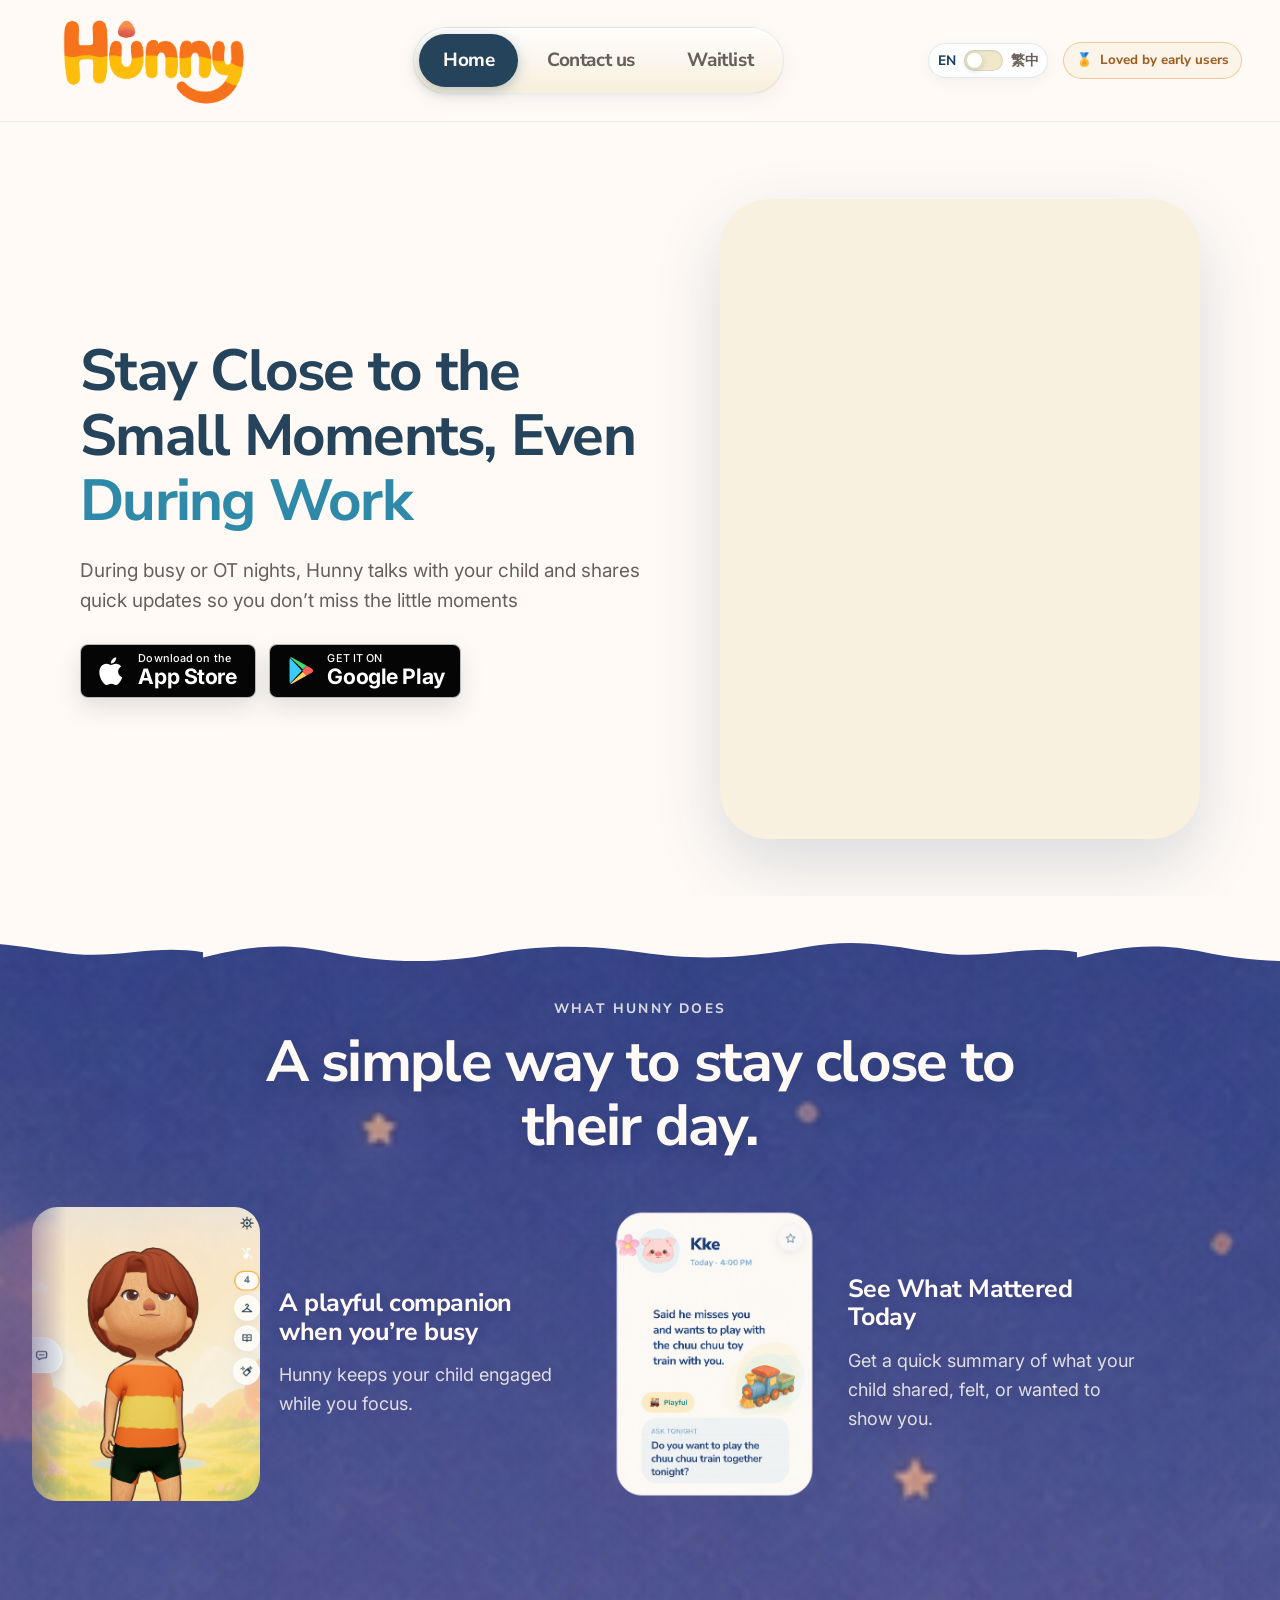
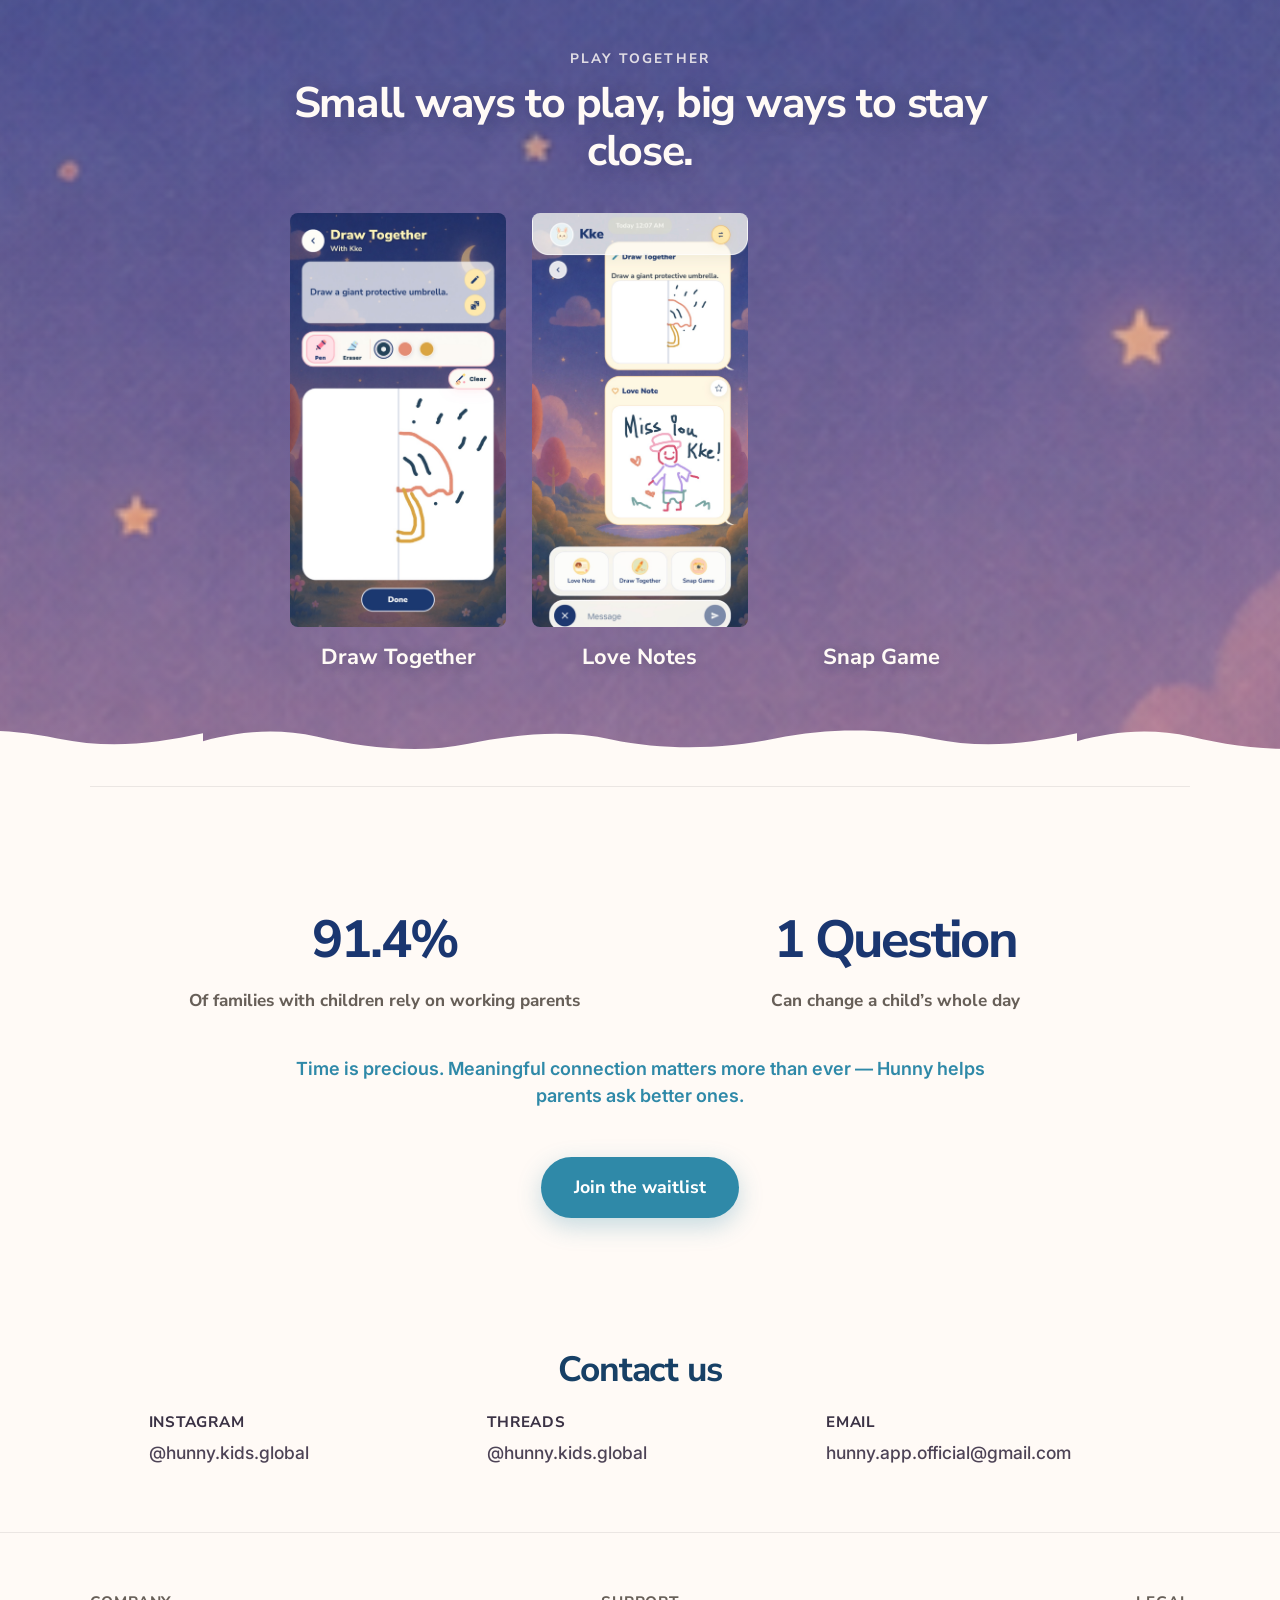
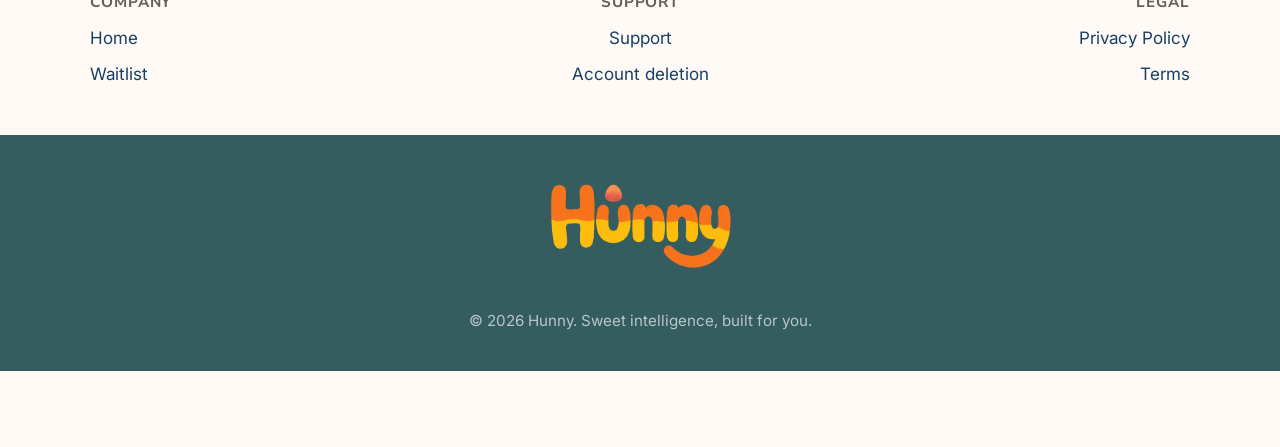
==== commit df7ee957: "Update hero video and contact section" ====
--- a/index.html
+++ b/index.html
@@ -135,16 +135,21 @@
           </div>
 
           <div class="hero-visual" aria-hidden="true">
-            <div class="hero-mascot hero-mascot--primary">
-              <img
-                class="hero-bunny"
-                src="Assets/bunny%20wave.png"
-                alt=""
-                width="318"
-                height="469"
-                decoding="async"
-              />
-            </div>
+            <video
+              class="hero-video hero-video--primary"
+              src="Assets/hero-loop.mp4"
+              autoplay
+              muted
+              playsinline
+              preload="metadata"
+            ></video>
+            <video
+              class="hero-video hero-video--secondary"
+              src="Assets/hero-loop.mp4"
+              muted
+              playsinline
+              preload="metadata"
+            ></video>
           </div>
         </div>
       </section>
@@ -346,9 +351,6 @@
       <section class="contact-section reveal-on-scroll" id="contact" aria-labelledby="contact-heading">
         <div class="contact-section__inner">
           <h2 id="contact-heading" class="contact-section__title" data-i18n="contact.title">Contact us</h2>
-          <p class="contact-section__lead" data-i18n="contact.lead">
-            Follow us or send a message — we’d love to hear from you.
-          </p>
           <ul class="contact-cards">
             <li>
               <a
--- a/styles.css
+++ b/styles.css
@@ -629,8 +629,32 @@
 .hero-visual {
   position: relative;
   justify-self: end;
-  width: min(100%, 520px);
-  min-height: clamp(400px, 48vw, 560px);
+  width: min(100%, 500px);
+  aspect-ratio: 9 / 12;
+  overflow: hidden;
+  border-radius: clamp(1.75rem, 4vw, 2.6rem);
+  background: rgb(var(--sand-rgb) / 0.42);
+  box-shadow: 0 26px 68px rgba(23, 64, 102, 0.16);
+}
+
+.hero-video {
+  display: block;
+  position: absolute;
+  inset: 0;
+  width: 100%;
+  height: 100%;
+  object-fit: cover;
+  object-position: center;
+  opacity: 1;
+  transition: opacity 0.55s ease;
+}
+
+.hero-video--secondary {
+  opacity: 0;
+}
+
+.hero-visual.is-crossfading .hero-video--secondary {
+  opacity: 1;
 }
 
 .hero-cta {
@@ -835,7 +859,6 @@
   .hero-visual {
     justify-self: center;
     width: min(100%, 360px);
-    min-height: clamp(430px, 66vw, 560px);
   }
 
   .hero-mascot--primary {
@@ -855,7 +878,6 @@
 
   .hero-visual {
     width: min(100%, 390px);
-    min-height: clamp(450px, 104vw, 610px);
   }
 
   .hero-mascot--primary {
@@ -1110,7 +1132,7 @@
 /* Shared play */
 .connection-play {
   width: min(700px, 100%);
-  margin: clamp(3.75rem, 7vw, 5.5rem) auto 0;
+  margin: clamp(5.5rem, 10vw, 8rem) auto 0;
 }
 
 .connection-play__intro {
@@ -1417,7 +1439,7 @@
 
   .connection-play {
     width: min(100%, 300px);
-    margin-top: 3.25rem;
+    margin-top: 4.75rem;
   }
 
   .connection-play__grid {
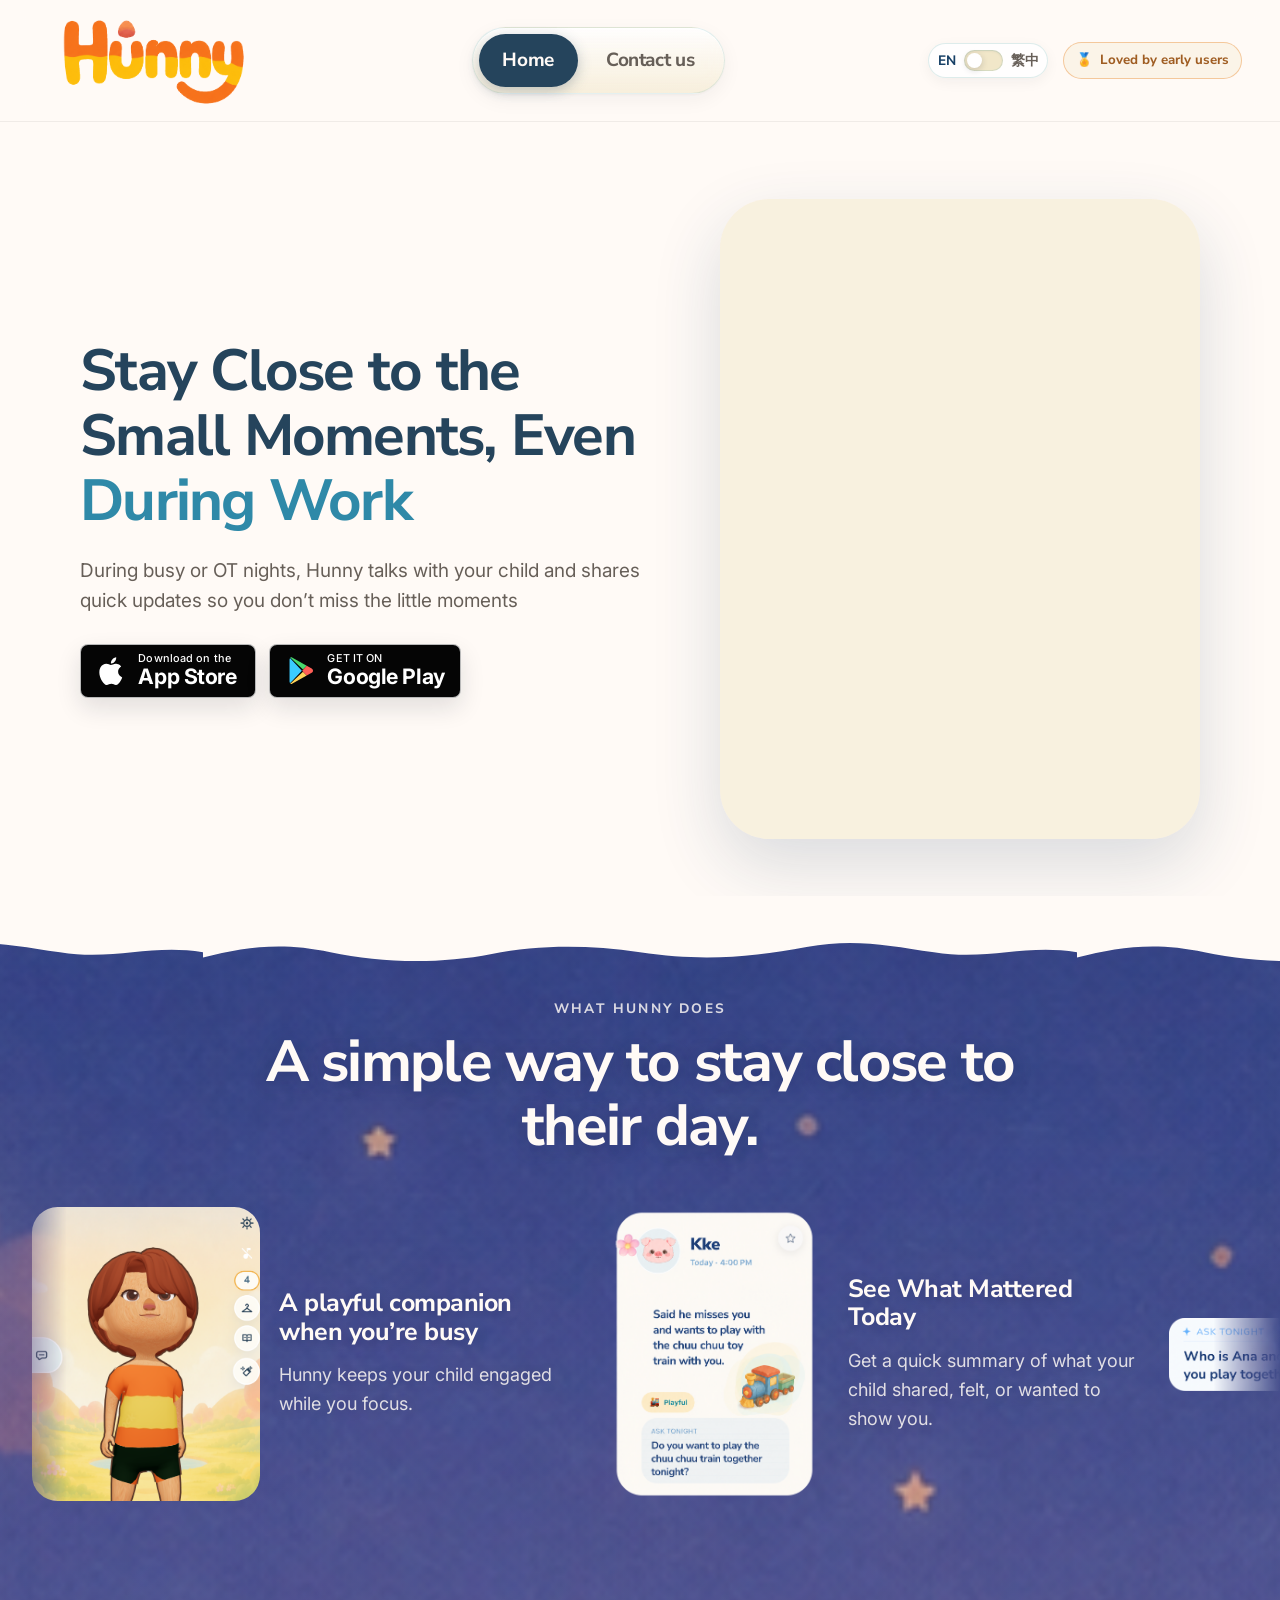
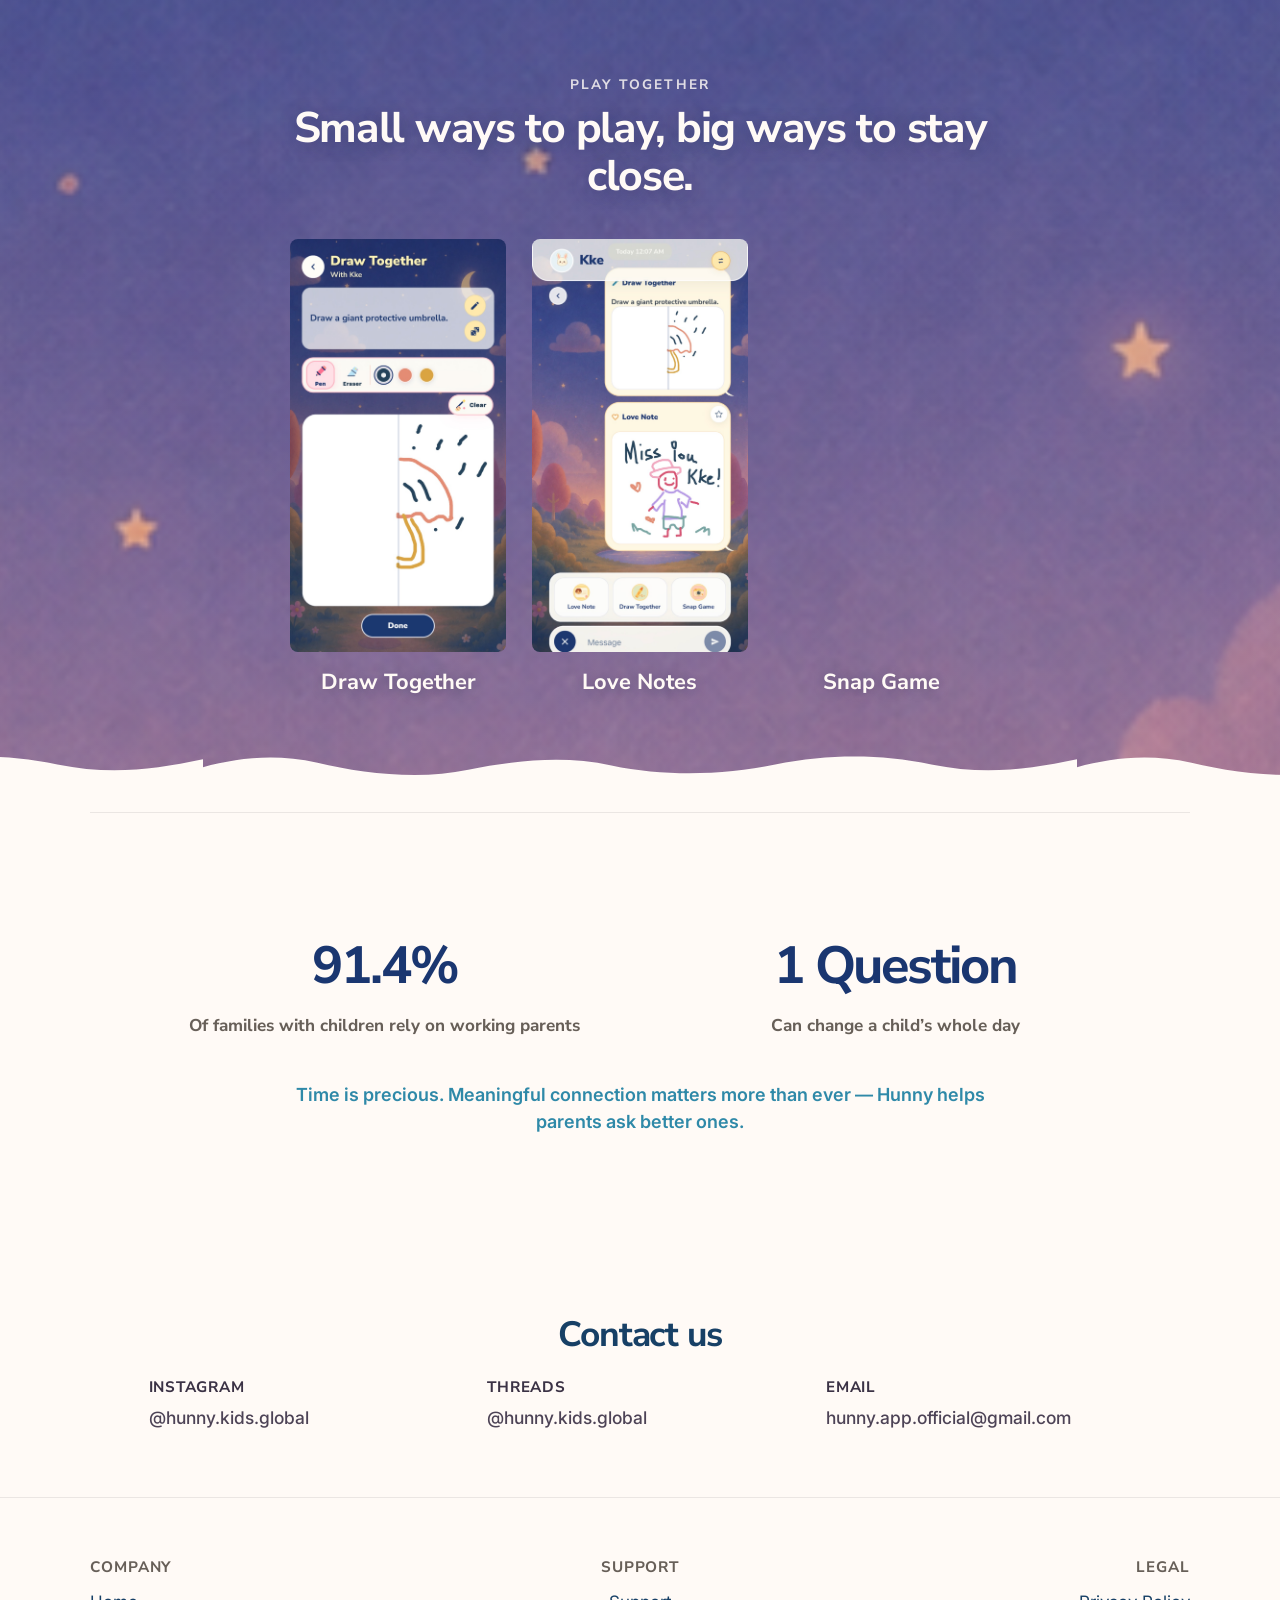
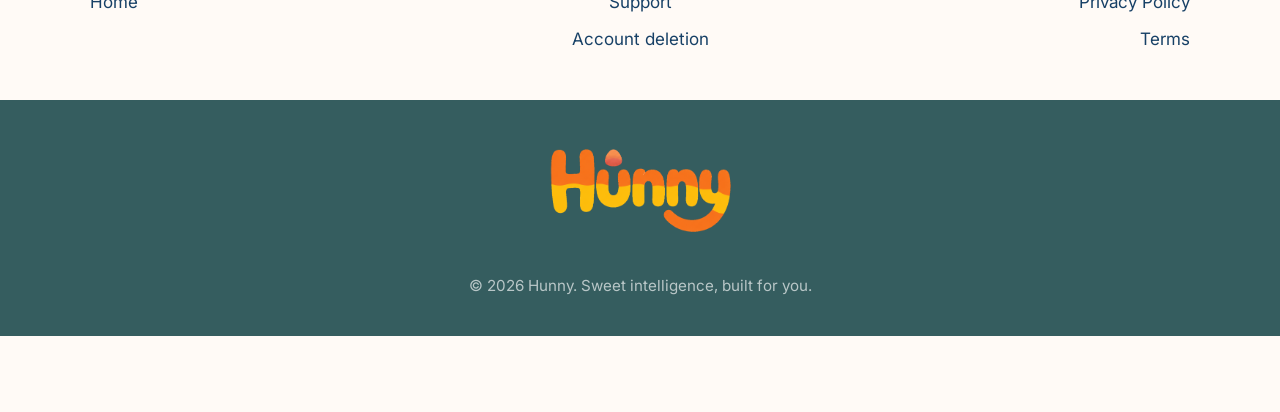
==== commit c96ea310: "Refine mobile layout and remove waitlist" ====
--- a/index.html
+++ b/index.html
@@ -56,7 +56,6 @@
           <ul class="nav-main__list">
             <li><a href="#top" data-i18n="nav.home">Home</a></li>
             <li><a href="#contact" data-i18n="nav.contact">Contact us</a></li>
-            <li><a href="waitlist.html" data-i18n="nav.waitlist">Waitlist</a></li>
           </ul>
         </nav>
         <button
@@ -341,11 +340,6 @@
             Time is precious. Meaningful connection matters more than ever — Hunny helps parents ask better ones.
           </p>
         </div>
-        <div class="stats-cta">
-          <a class="btn btn-waitlist-plain" href="waitlist.html" data-i18n="nav.joinWaitlist">
-            Join the waitlist
-          </a>
-        </div>
       </section>
 
       <section class="contact-section reveal-on-scroll" id="contact" aria-labelledby="contact-heading">
@@ -410,7 +404,6 @@
           <div class="footer-col">
             <strong data-i18n="footer.company">Company</strong>
             <a href="#top" data-i18n="footer.home">Home</a>
-            <a href="waitlist.html" data-i18n="nav.waitlist">Waitlist</a>
           </div>
           <div class="footer-col footer-col--center">
             <strong data-i18n="footer.support">Support</strong>
--- a/styles.css
+++ b/styles.css
@@ -28,7 +28,7 @@
   --gradient-cta: linear-gradient(90deg, var(--teal) 0%, var(--apricot) 58%, var(--lavender) 100%);
   --logo-gradient: linear-gradient(90deg, #f6c56e 0%, #ffb469 42%, #ff9a5f 72%, #ff7a57 100%);
   /* Solid CTAs — matches “Know What To Ask Tonight” heading */
-  --btn-waitlist-solid: #2f89a8;
+  --accent-solid: #2f89a8;
   --btn-solid: #25445c;
   --font-title: "Nunito Sans", "Plus Jakarta Sans", "Inter", system-ui, sans-serif;
   --font-sans: "Inter", system-ui, sans-serif;
@@ -92,7 +92,6 @@
 h5,
 h6,
 .hero-heading,
-.hero-waitlist__title,
 .feature-board__title,
 .paper-note h3,
 .feature-text__eyebrow,
@@ -109,8 +108,6 @@
 .nav-main__list a,
 .language-switch__option,
 .ph-badge,
-.waitlist-label,
-.waitlist-submit,
 .faq-page-kicker,
 .faq-page-title,
 .faq-category-title,
@@ -138,7 +135,6 @@
 html[lang="zh-Hant"] h5,
 html[lang="zh-Hant"] h6,
 html[lang="zh-Hant"] .hero-heading,
-html[lang="zh-Hant"] .hero-waitlist__title,
 html[lang="zh-Hant"] .feature-board__title,
 html[lang="zh-Hant"] .paper-note h3,
 html[lang="zh-Hant"] .feature-text__eyebrow,
@@ -155,8 +151,6 @@
 html[lang="zh-Hant"] .nav-main__list a,
 html[lang="zh-Hant"] .language-switch__option,
 html[lang="zh-Hant"] .ph-badge,
-html[lang="zh-Hant"] .waitlist-label,
-html[lang="zh-Hant"] .waitlist-submit,
 html[lang="zh-Hant"] .faq-page-kicker,
 html[lang="zh-Hant"] .faq-page-title,
 html[lang="zh-Hant"] .faq-category-title,
@@ -536,7 +530,7 @@
 }
 
 .hero-heading-emphasis {
-  color: var(--btn-waitlist-solid);
+  color: var(--accent-solid);
 }
 
 .hero-description {
@@ -667,45 +661,6 @@
   position: relative;
 }
 
-.hero-cta--waitlist {
-  gap: 1rem 1.25rem;
-}
-
-.hero-waitlist {
-  width: min(100%, 34rem);
-}
-
-.hero-waitlist__title {
-  margin: 0 0 0.8rem;
-  font-size: clamp(1.05rem, 2.4vw, 1.25rem);
-  letter-spacing: -0.02em;
-  color: var(--ink);
-}
-
-.hero-waitlist__fields {
-  display: grid;
-  grid-template-columns: repeat(2, minmax(0, 1fr));
-  gap: 0.75rem;
-}
-
-.waitlist-form--hero .waitlist-field {
-  margin-bottom: 0;
-}
-
-.waitlist-form--hero .waitlist-submit {
-  width: 100%;
-  align-self: stretch;
-  margin-bottom: 1.2rem;
-}
-
-.hero-waitlist__note {
-  margin: 0.35rem 0 0;
-  font-size: 0.78rem;
-  line-height: 1.45;
-  color: var(--muted);
-  text-align: center;
-}
-
 .btn {
   display: inline-flex;
   align-items: center;
@@ -765,10 +720,6 @@
   transform: rotate(8deg);
 }
 
-.hero-cta--waitlist .spark {
-  display: none;
-}
-
 @media (max-width: 520px) {
   .spark {
     display: none;
@@ -788,13 +739,6 @@
     font-size: 1rem;
   }
 
-  .hero-waitlist {
-    width: min(100%, 30rem);
-  }
-
-  .hero-waitlist__fields {
-    grid-template-columns: 1fr;
-  }
 }
 
 .hero-mascot {
@@ -869,15 +813,68 @@
 
 @media (max-width: 560px) {
   .hero {
-    padding-top: 0;
+    padding-top: 0.75rem;
   }
 
   .hero-inner {
-    margin-top: -4rem;
+    display: grid;
+    margin-top: 0;
+    gap: 1rem;
+  }
+
+  .hero-content {
+    display: contents;
+  }
+
+  .hero-heading {
+    order: 1;
+    max-width: 21rem;
+    margin: 0 auto;
+    font-size: clamp(1.2rem, 5.9vw, 1.55rem);
+    text-align: center;
   }
 
   .hero-visual {
-    width: min(100%, 390px);
+    order: 2;
+    width: min(100%, 310px);
+  }
+
+  .hero-description {
+    order: 4;
+    max-width: 20rem;
+    margin-top: 0.1rem;
+    font-size: 0.9rem;
+    line-height: 1.55;
+    text-align: center;
+  }
+
+  .hero-store-badges {
+    order: 3;
+    flex-wrap: nowrap;
+    justify-content: center;
+    gap: 0.38rem;
+    margin-top: 0;
+  }
+
+  .store-badge {
+    min-width: 6.95rem;
+    min-height: 2.1rem;
+    gap: 0.3rem;
+    padding: 0.28rem 0.44rem 0.3rem 0.4rem;
+    border-radius: 7px;
+  }
+
+  .store-badge__icon {
+    width: 1.18rem;
+    height: 1.18rem;
+  }
+
+  .store-badge__copy span {
+    font-size: 0.4rem;
+  }
+
+  .store-badge__copy strong {
+    font-size: 0.78rem;
   }
 
   .hero-mascot--primary {
@@ -1132,7 +1129,7 @@
 /* Shared play */
 .connection-play {
   width: min(700px, 100%);
-  margin: clamp(5.5rem, 10vw, 8rem) auto 0;
+  margin: clamp(7rem, 12vw, 10rem) auto 0;
 }
 
 .connection-play__intro {
@@ -1311,7 +1308,7 @@
 }
 
 .paper-note--friend h3 {
-  color: var(--btn-waitlist-solid);
+  color: var(--accent-solid);
 }
 
 .paper-note--summary h3 {
@@ -1319,7 +1316,7 @@
 }
 
 .paper-note--topics h3 {
-  color: var(--btn-waitlist-solid);
+  color: var(--accent-solid);
 }
 
 .paper-note--friend .paper-note__body {
@@ -1383,6 +1380,16 @@
   .feature-board {
     width: 100%;
     padding-inline: 1rem;
+  }
+
+  .feature-text__eyebrow,
+  .connection-play__eyebrow {
+    font-size: 0.62rem;
+  }
+
+  .feature-board__title {
+    font-size: clamp(1.35rem, 6vw, 1.7rem);
+    line-height: 1.14;
   }
 
   .feature-board__scene {
@@ -1435,11 +1442,25 @@
 
   .feature-demo__card h3 {
     max-width: none;
+    margin-bottom: 0.45rem;
+    font-size: 1.02rem;
+    line-height: 1.18;
+  }
+
+  .feature-demo__card p {
+    max-width: 15rem;
+    font-size: 0.82rem;
+    line-height: 1.5;
   }
 
   .connection-play {
     width: min(100%, 300px);
-    margin-top: 4.75rem;
+    margin-top: 6rem;
+  }
+
+  .connection-play__title {
+    font-size: 1.35rem;
+    line-height: 1.16;
   }
 
   .connection-play__grid {
@@ -1460,7 +1481,7 @@
 
   .connection-play__item figcaption {
     margin-top: 0.65rem;
-    font-size: 0.95rem;
+    font-size: 0.82rem;
   }
 }
 
@@ -1654,7 +1675,7 @@
   margin: 0 auto;
   max-width: 720px;
   text-align: center;
-  color: var(--btn-waitlist-solid);
+  color: var(--accent-solid);
 }
 
 .stats-cta {
@@ -1670,21 +1691,6 @@
   box-shadow: 0 8px 24px rgba(37, 68, 92, 0.28);
 }
 
-.btn-waitlist-plain {
-  color: #fff;
-  background: var(--btn-waitlist-solid);
-  border: none;
-  box-shadow: 0 8px 24px rgba(47, 137, 168, 0.28);
-}
-
-.btn-waitlist-plain:hover {
-  filter: brightness(1.06);
-}
-
-.btn-waitlist-plain:active {
-  filter: brightness(0.96);
-}
-
 .btn-muted {
   color: #fff;
   background: var(--lavender-deep);
@@ -1699,6 +1705,40 @@
   .stats-grid {
     grid-template-columns: 1fr;
     gap: 1.5rem;
+  }
+}
+
+@media (max-width: 560px) {
+  .pitch-card {
+    padding: 1.25rem;
+  }
+
+  .pitch-eyebrow,
+  .contact-section__eyebrow {
+    font-size: 0.64rem;
+  }
+
+  .pitch-title,
+  .contact-section__title {
+    font-size: 1.3rem;
+    line-height: 1.18;
+  }
+
+  .pitch-trust-list li {
+    font-size: 0.82rem;
+  }
+
+  .pitch-trust-foot,
+  .stat-note {
+    font-size: 0.84rem;
+  }
+
+  .stat-num {
+    font-size: 1.75rem;
+  }
+
+  .stat-label {
+    font-size: 0.8rem;
   }
 }
 
@@ -1735,16 +1775,6 @@
   font-size: 1rem;
   line-height: 1.55;
   color: var(--muted);
-}
-
-.waitlist-section .contact-section__lead a {
-  color: var(--teal-deep);
-  font-weight: 600;
-  text-decoration: none;
-}
-
-.waitlist-section .contact-section__lead a:hover {
-  text-decoration: underline;
 }
 
 .contact-cards {
@@ -1889,6 +1919,20 @@
 @media (max-width: 720px) {
   .contact-cards {
     grid-template-columns: 1fr;
+  }
+}
+
+@media (max-width: 560px) {
+  .contact-card {
+    padding: 1rem 1.05rem;
+  }
+
+  .contact-card__label {
+    font-size: 0.68rem;
+  }
+
+  .contact-card__value {
+    font-size: 0.8rem;
   }
 }
 
@@ -2683,199 +2727,6 @@
   }
 }
 
-/* ——— Waitlist ——— */
-.waitlist-section {
-  padding: 2rem 1.5rem 1rem;
-  max-width: 1040px;
-  margin: 0 auto;
-}
-
-.waitlist-section__inner {
-  text-align: center;
-}
-
-.waitlist-block {
-  scroll-margin-top: calc(var(--header-h) + 0.75rem);
-  width: 100%;
-  max-width: min(420px, 100%);
-  margin: 0 auto;
-  min-width: 0;
-}
-
-.waitlist-form {
-  position: relative;
-  display: flex;
-  flex-direction: column;
-  align-items: stretch;
-  gap: 0;
-  text-align: left;
-  width: 100%;
-  min-width: 0;
-}
-
-.waitlist-field {
-  display: flex;
-  flex-direction: column;
-  align-items: stretch;
-  gap: 0.35rem;
-  width: 100%;
-  margin-bottom: 0.75rem;
-}
-
-.waitlist-label {
-  font-size: 0.72rem;
-  letter-spacing: 0.1em;
-  text-transform: uppercase;
-  color: var(--muted);
-  text-align: left;
-}
-
-.waitlist-optional {
-  font-weight: 500;
-  letter-spacing: 0.04em;
-  text-transform: none;
-  color: #888;
-}
-
-.waitlist-input {
-  width: 100%;
-  padding: 0.65rem 0.85rem;
-  font: inherit;
-  font-size: 0.95rem;
-  color: var(--ink);
-  border: 1px solid rgba(0, 0, 0, 0.12);
-  border-radius: 14px;
-  background: #fff;
-  transition: border-color 0.2s ease, box-shadow 0.2s ease;
-}
-
-.waitlist-input::placeholder {
-  color: rgba(92, 92, 92, 0.45);
-}
-
-.waitlist-input:hover {
-  border-color: rgba(0, 0, 0, 0.2);
-}
-
-.waitlist-input:focus {
-  outline: none;
-  border-color: rgb(var(--teal-rgb) / 0.65);
-  box-shadow: 0 0 0 3px rgb(var(--teal-rgb) / 0.18);
-}
-
-.waitlist-hp {
-  position: absolute;
-  left: -10000px;
-  top: 0;
-  width: 1px;
-  height: 1px;
-  margin: 0;
-  padding: 0;
-  overflow: hidden;
-  clip-path: inset(50%);
-  white-space: nowrap;
-  border: 0;
-  pointer-events: none;
-}
-
-.waitlist-hp-label,
-.waitlist-hp input {
-  position: absolute;
-  left: 0;
-  top: 0;
-  margin: 0;
-}
-
-.waitlist-submit {
-  margin-top: 0.5rem;
-  display: inline-flex;
-  align-items: center;
-  justify-content: center;
-  min-height: 52px;
-  padding: 0.85rem 1.5rem;
-  font-size: 0.9rem;
-  letter-spacing: 0.02em;
-  color: #fff;
-  border: none;
-  border-radius: 999px;
-  background: var(--btn-waitlist-solid);
-  box-shadow: 0 8px 24px rgba(47, 137, 168, 0.28);
-  cursor: pointer;
-  transition: transform 0.2s ease, box-shadow 0.2s ease, opacity 0.2s ease, filter 0.2s ease;
-  align-self: center;
-}
-
-.waitlist-submit:hover:not(:disabled) {
-  transform: translateY(-2px);
-  filter: brightness(1.06);
-}
-
-.waitlist-submit:disabled {
-  opacity: 0.65;
-  cursor: not-allowed;
-}
-
-.waitlist-status {
-  margin: 0.5rem 0 0;
-  font-size: 0.88rem;
-  line-height: 1.45;
-  color: var(--teal-deep);
-  text-align: center;
-}
-
-.waitlist-status[hidden] {
-  display: none !important;
-  margin: 0;
-}
-
-.waitlist-status--error {
-  color: #c62828;
-}
-
-.waitlist-privacy {
-  margin: 0.75rem 0 0;
-  font-size: 0.75rem;
-  line-height: 1.55;
-  color: var(--muted);
-  text-align: center;
-}
-
-.waitlist-page-panel-wrap {
-  max-width: 32rem;
-  margin: 0 auto;
-  padding: 0 1.5rem 3rem;
-}
-
-.waitlist-page-panel {
-  padding: 1.5rem 1.35rem 1.65rem;
-  border-radius: var(--radius-lg);
-  border: 1px solid rgba(0, 0, 0, 0.07);
-  background: rgba(255, 255, 255, 0.72);
-  box-shadow: var(--shadow-soft);
-}
-
-.waitlist-page-back {
-  margin: 1.75rem 0 0;
-  text-align: center;
-}
-
-.waitlist-page-back-link {
-  font-size: 0.92rem;
-  font-weight: 600;
-  color: var(--teal-deep);
-  text-decoration: none;
-}
-
-.waitlist-page-back-link:hover {
-  text-decoration: underline;
-}
-
-.waitlist-page-back-link:focus-visible {
-  outline: 2px solid rgb(var(--teal-rgb) / 0.75);
-  outline-offset: 3px;
-  border-radius: 4px;
-}
-
 /* ——— Coming soon (app / try CTAs) ——— */
 .coming-soon-dialog {
   margin: auto;
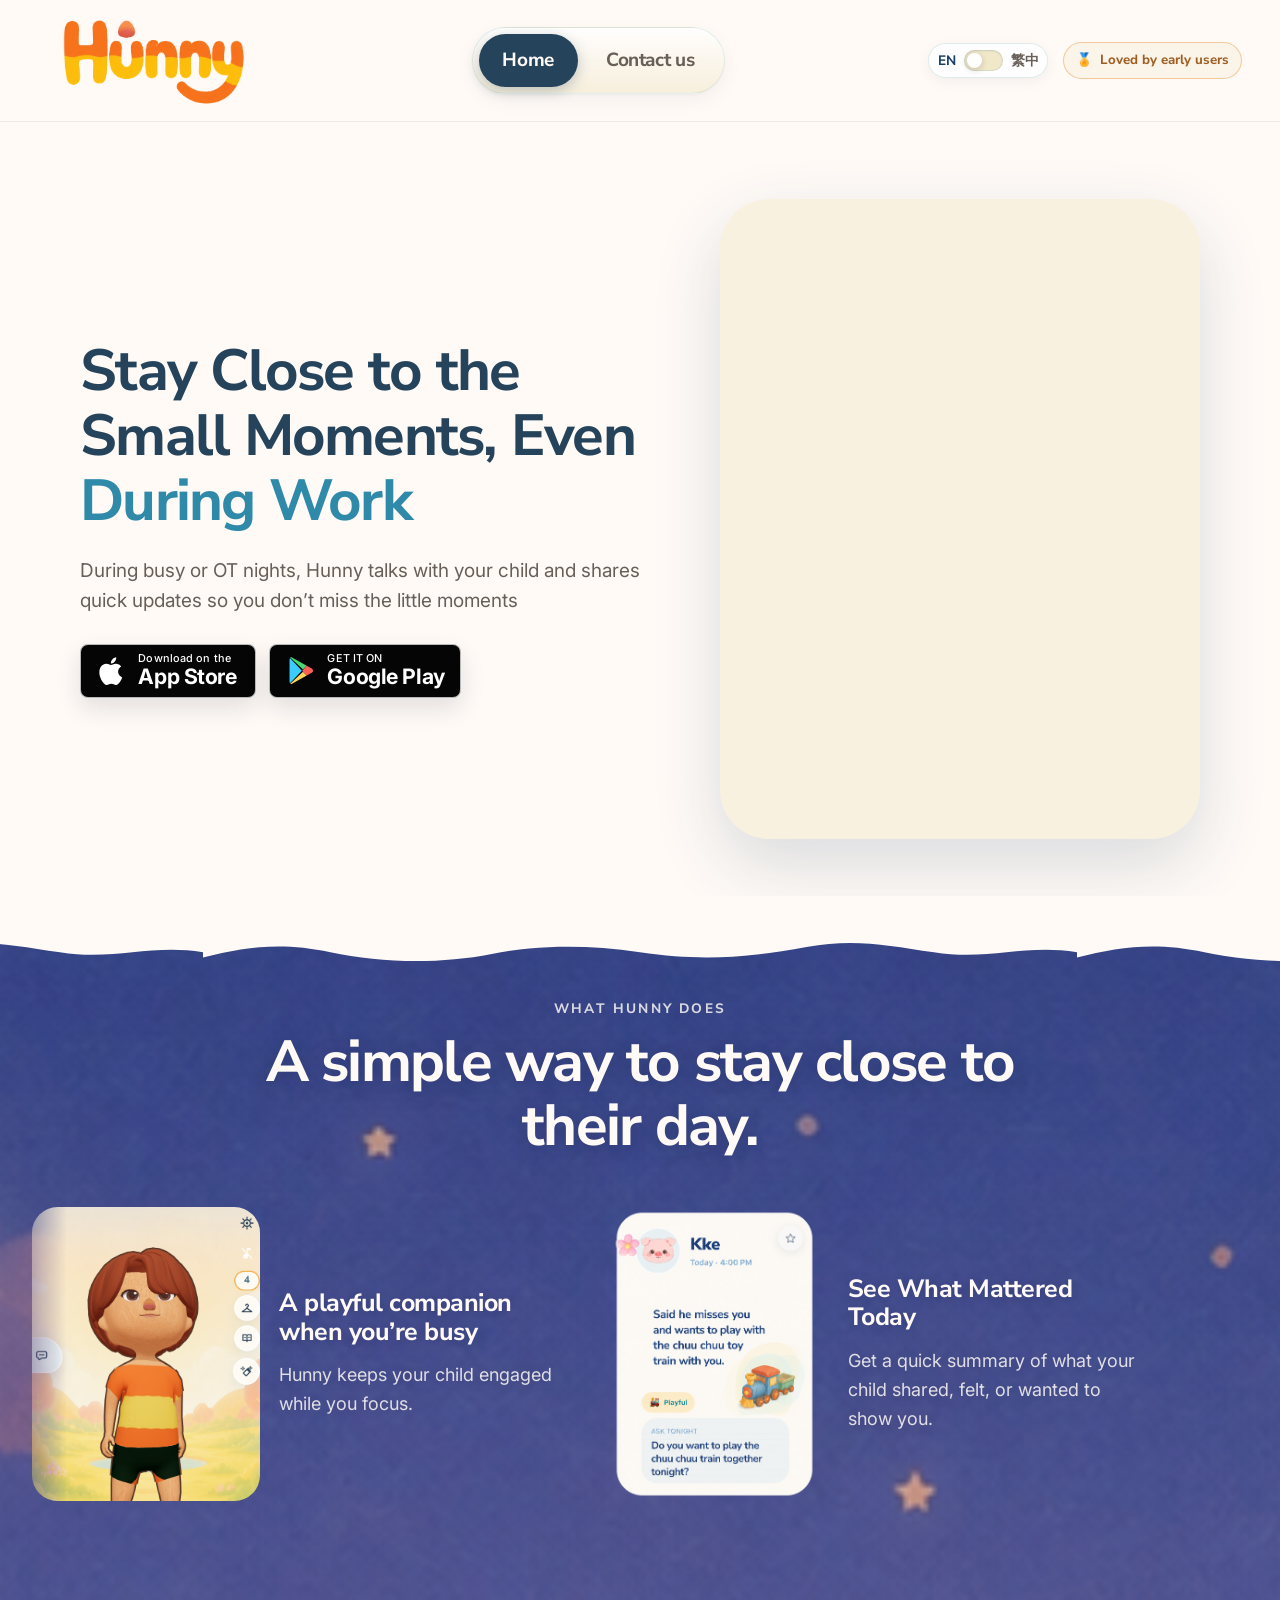
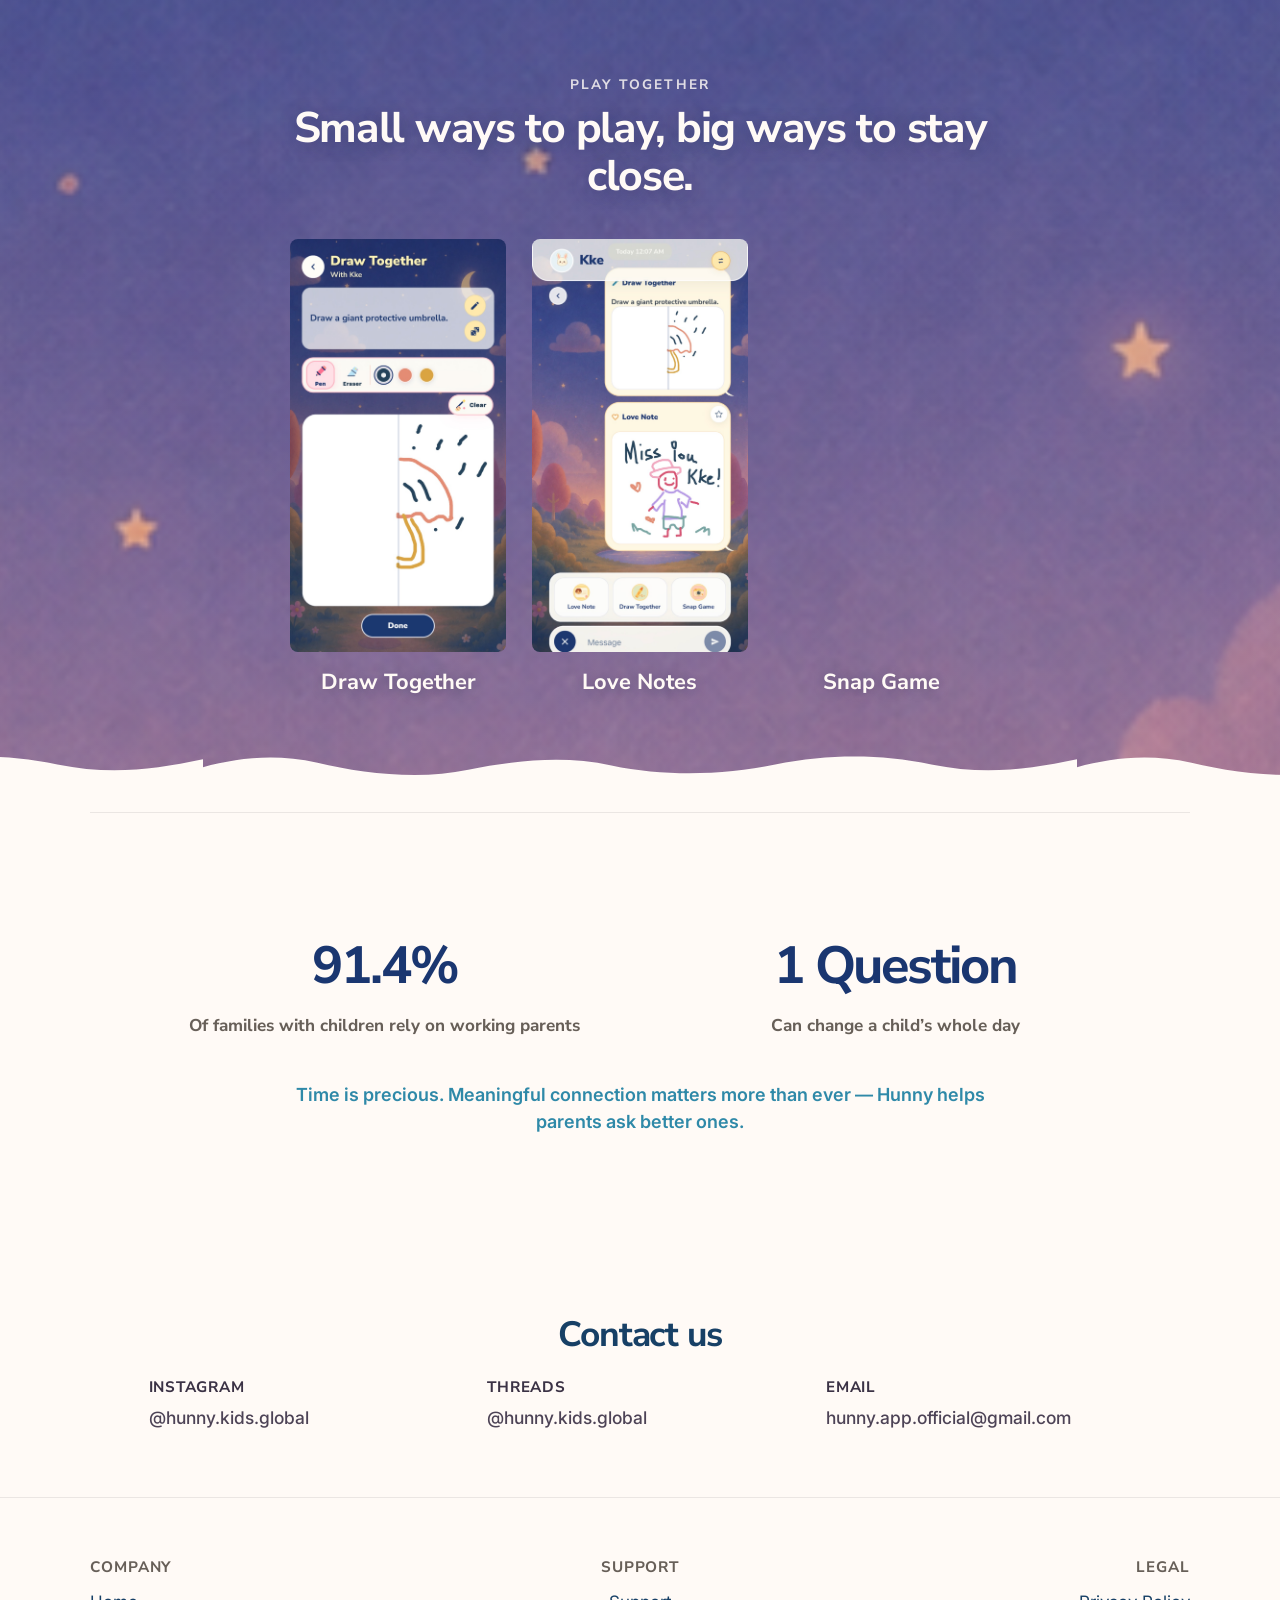
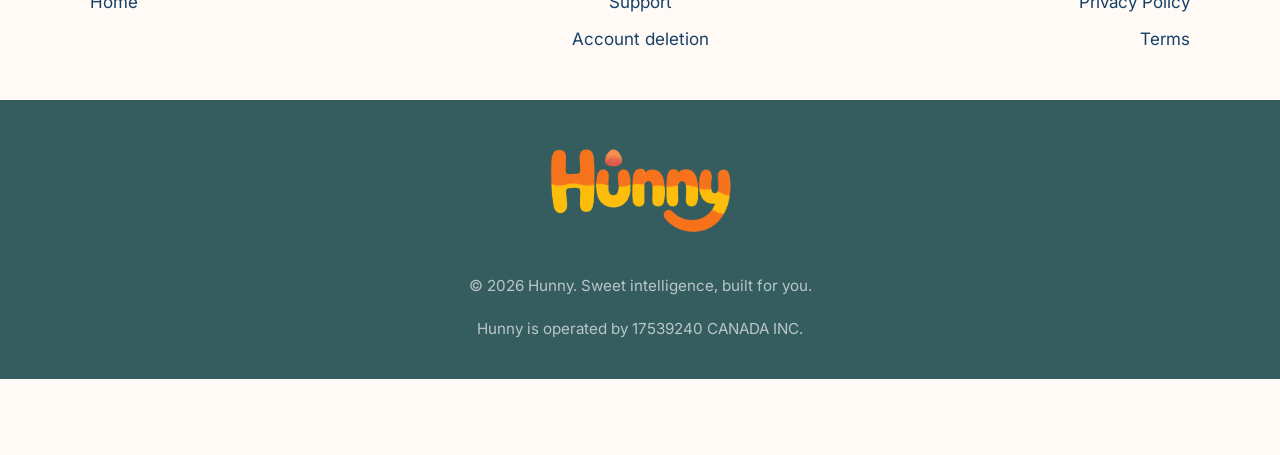
==== commit 5536adad: "Identify legal entity on public site" ====
--- a/index.html
+++ b/index.html
@@ -103,7 +103,13 @@
               don’t miss the little moments
             </p>
             <div class="hero-store-badges" aria-label="App store badges">
-              <div class="store-badge" aria-label="Download on the App Store">
+              <a
+                class="store-badge store-badge--link"
+                href="https://apps.apple.com/ca/app/hunny-parent-child-bonding/id6784933624"
+                aria-label="Download Hunny: Parent-Child Bonding on the App Store"
+                target="_blank"
+                rel="noopener noreferrer"
+              >
                 <span class="store-badge__icon store-badge__icon--apple" aria-hidden="true">
                   <svg viewBox="0 0 24 24" focusable="false">
                     <path
@@ -115,7 +121,7 @@
                   <span data-i18n="home.hero.appStoreKicker">Download on the</span>
                   <strong data-i18n="home.hero.appStoreName">App Store</strong>
                 </span>
-              </div>
+              </a>
               <div class="store-badge" aria-label="Get it on Google Play">
                 <span class="store-badge__icon store-badge__icon--play" aria-hidden="true">
                   <svg viewBox="0 0 24 24" focusable="false">
@@ -428,6 +434,7 @@
           <p class="footer-note">
             © <span id="year"></span> <span data-i18n="footer.tagline">Hunny. Sweet intelligence, built for you.</span>
           </p>
+          <p class="footer-note">Hunny is operated by 17539240 CANADA INC.</p>
         </div>
       </footer>
     </main>
--- a/styles.css
+++ b/styles.css
@@ -566,6 +566,20 @@
   user-select: none;
 }
 
+.store-badge--link {
+  cursor: pointer;
+  text-decoration: none;
+}
+
+.store-badge--link:hover {
+  transform: translateY(-1px);
+}
+
+.store-badge--link:focus-visible {
+  outline: 3px solid rgba(243, 156, 18, 0.55);
+  outline-offset: 3px;
+}
+
 .store-badge__icon {
   display: inline-grid;
   flex: 0 0 auto;
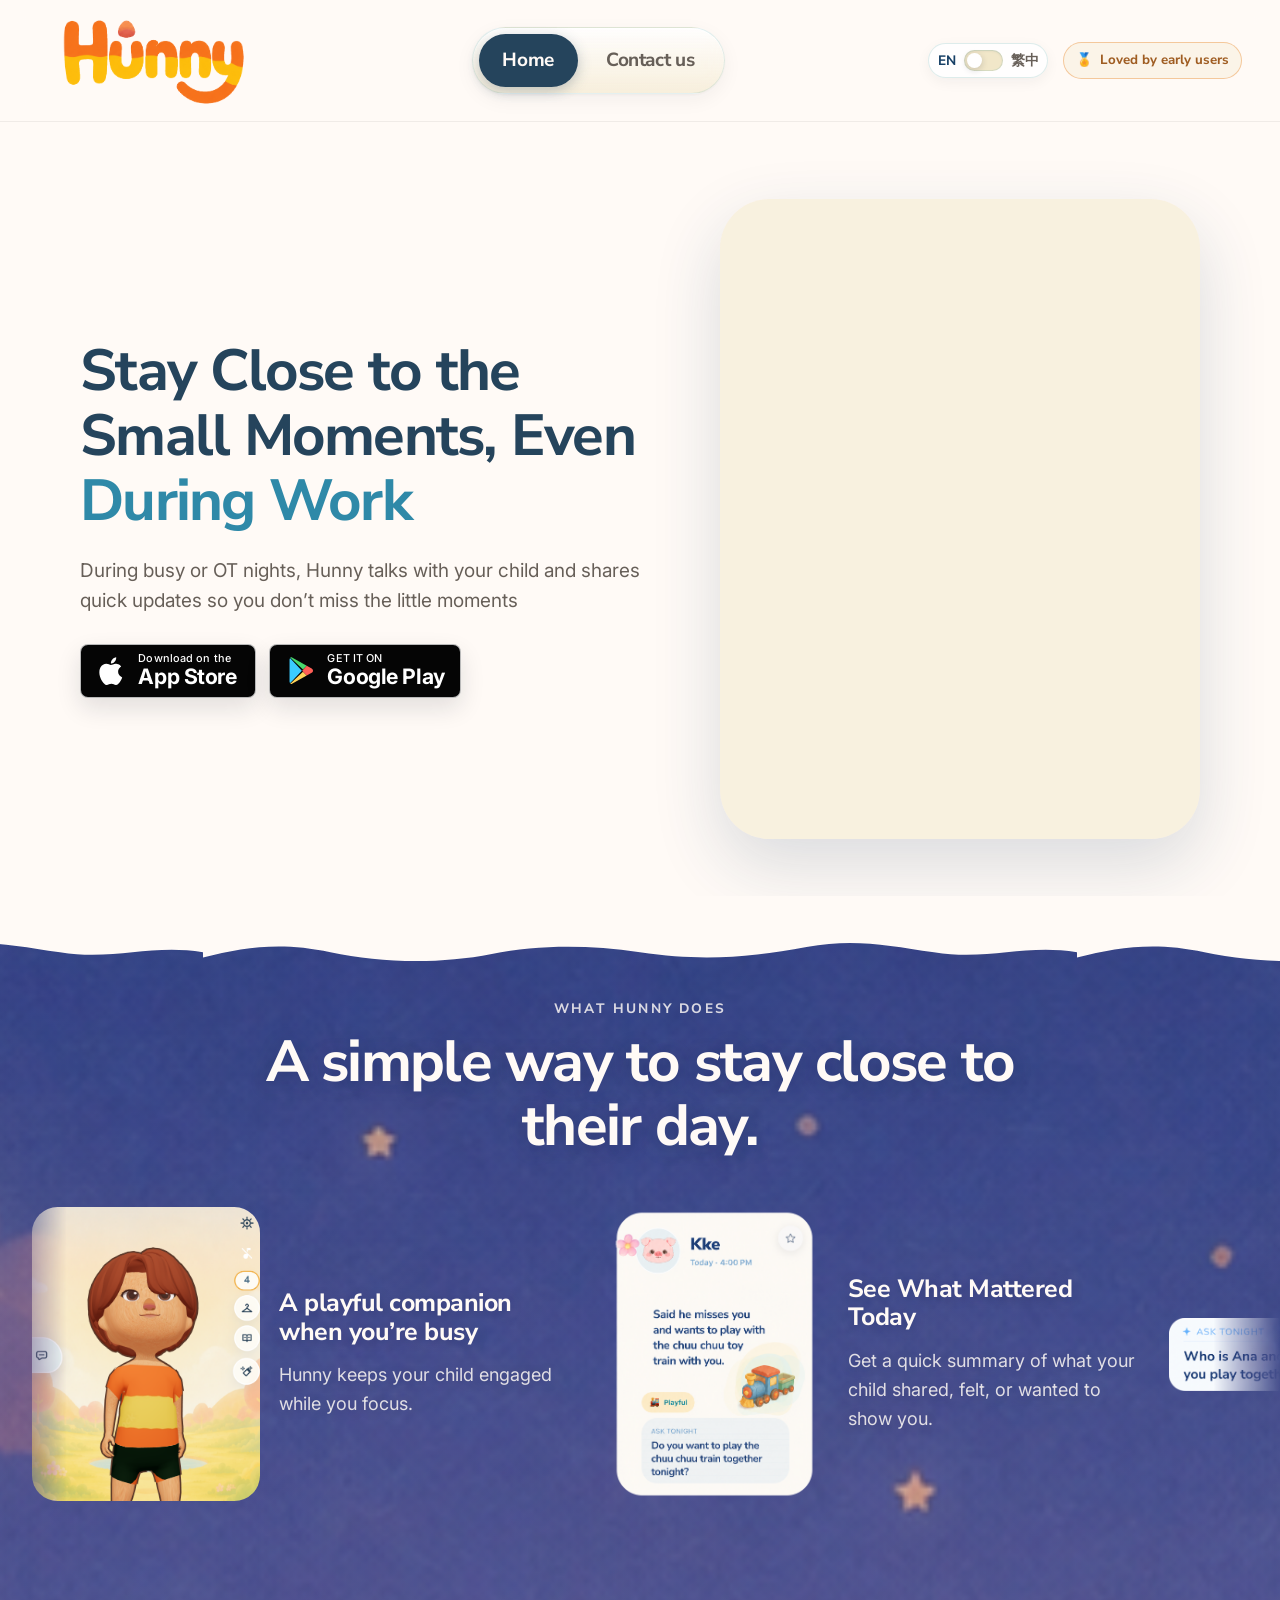
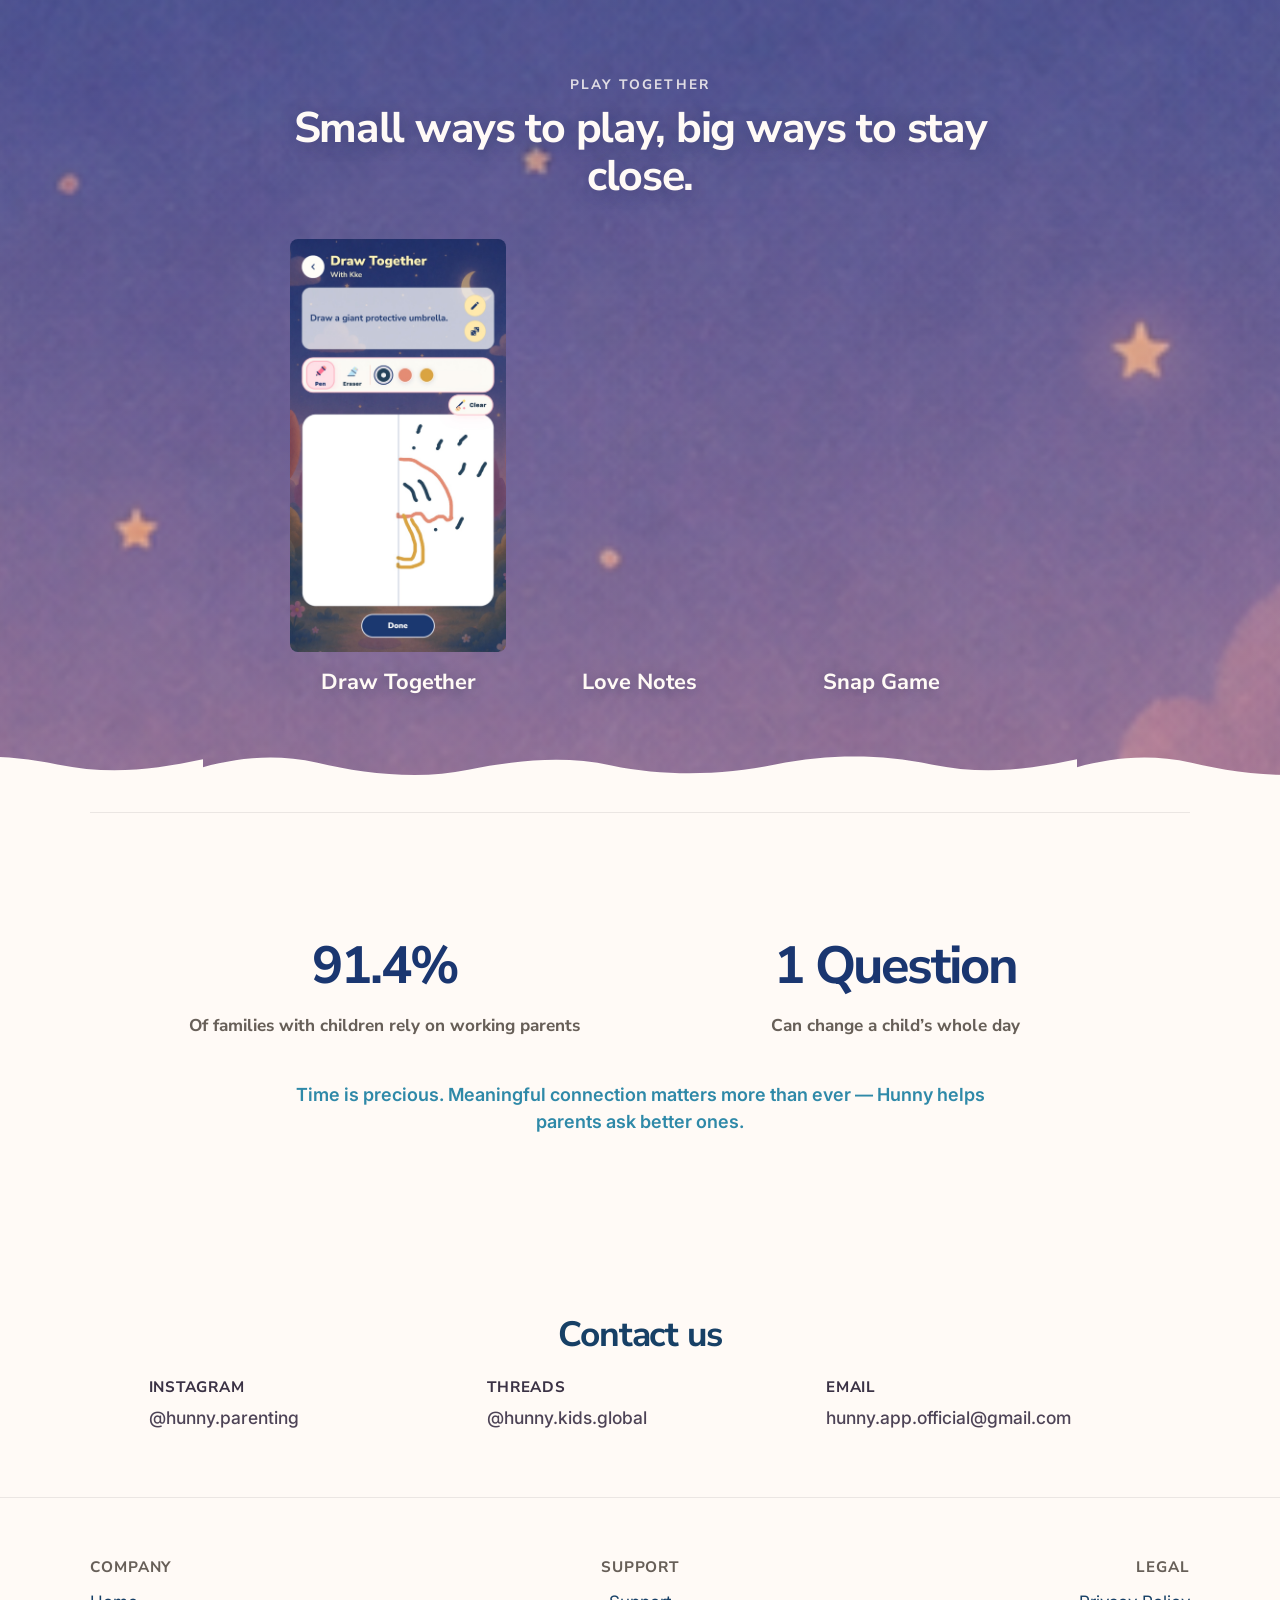
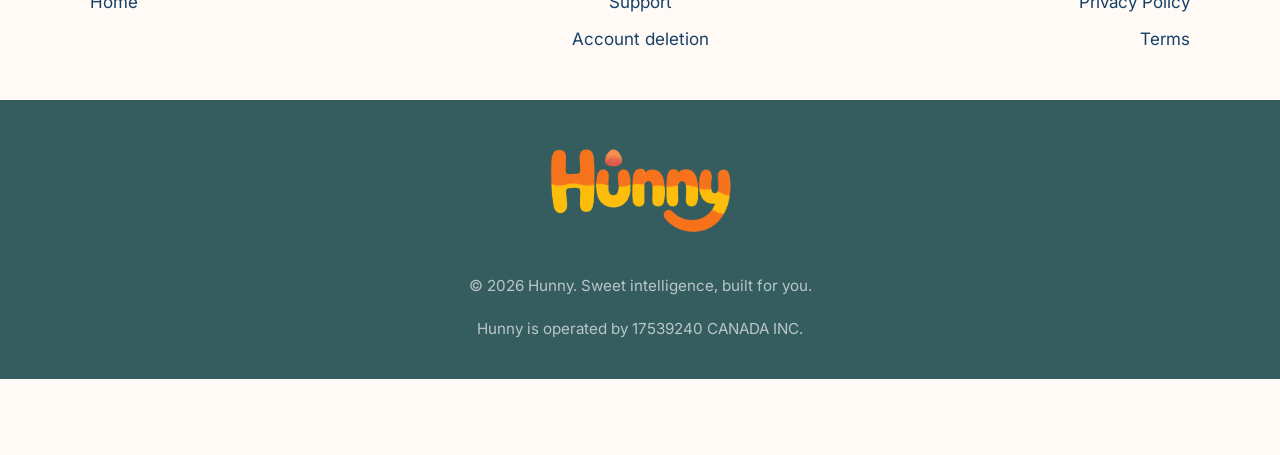
==== commit 43919b71: "Update public Instagram handle" ====
--- a/index.html
+++ b/index.html
@@ -355,12 +355,12 @@
             <li>
               <a
                 class="contact-card contact-card--instagram"
-                href="https://www.instagram.com/hunny.kids.global/"
+                href="https://www.instagram.com/hunny.parenting/"
                 target="_blank"
                 rel="noopener noreferrer"
               >
                 <span class="contact-card__label">Instagram</span>
-                <span class="contact-card__value">@hunny.kids.global</span>
+                <span class="contact-card__value">@hunny.parenting</span>
               </a>
             </li>
             <li>
